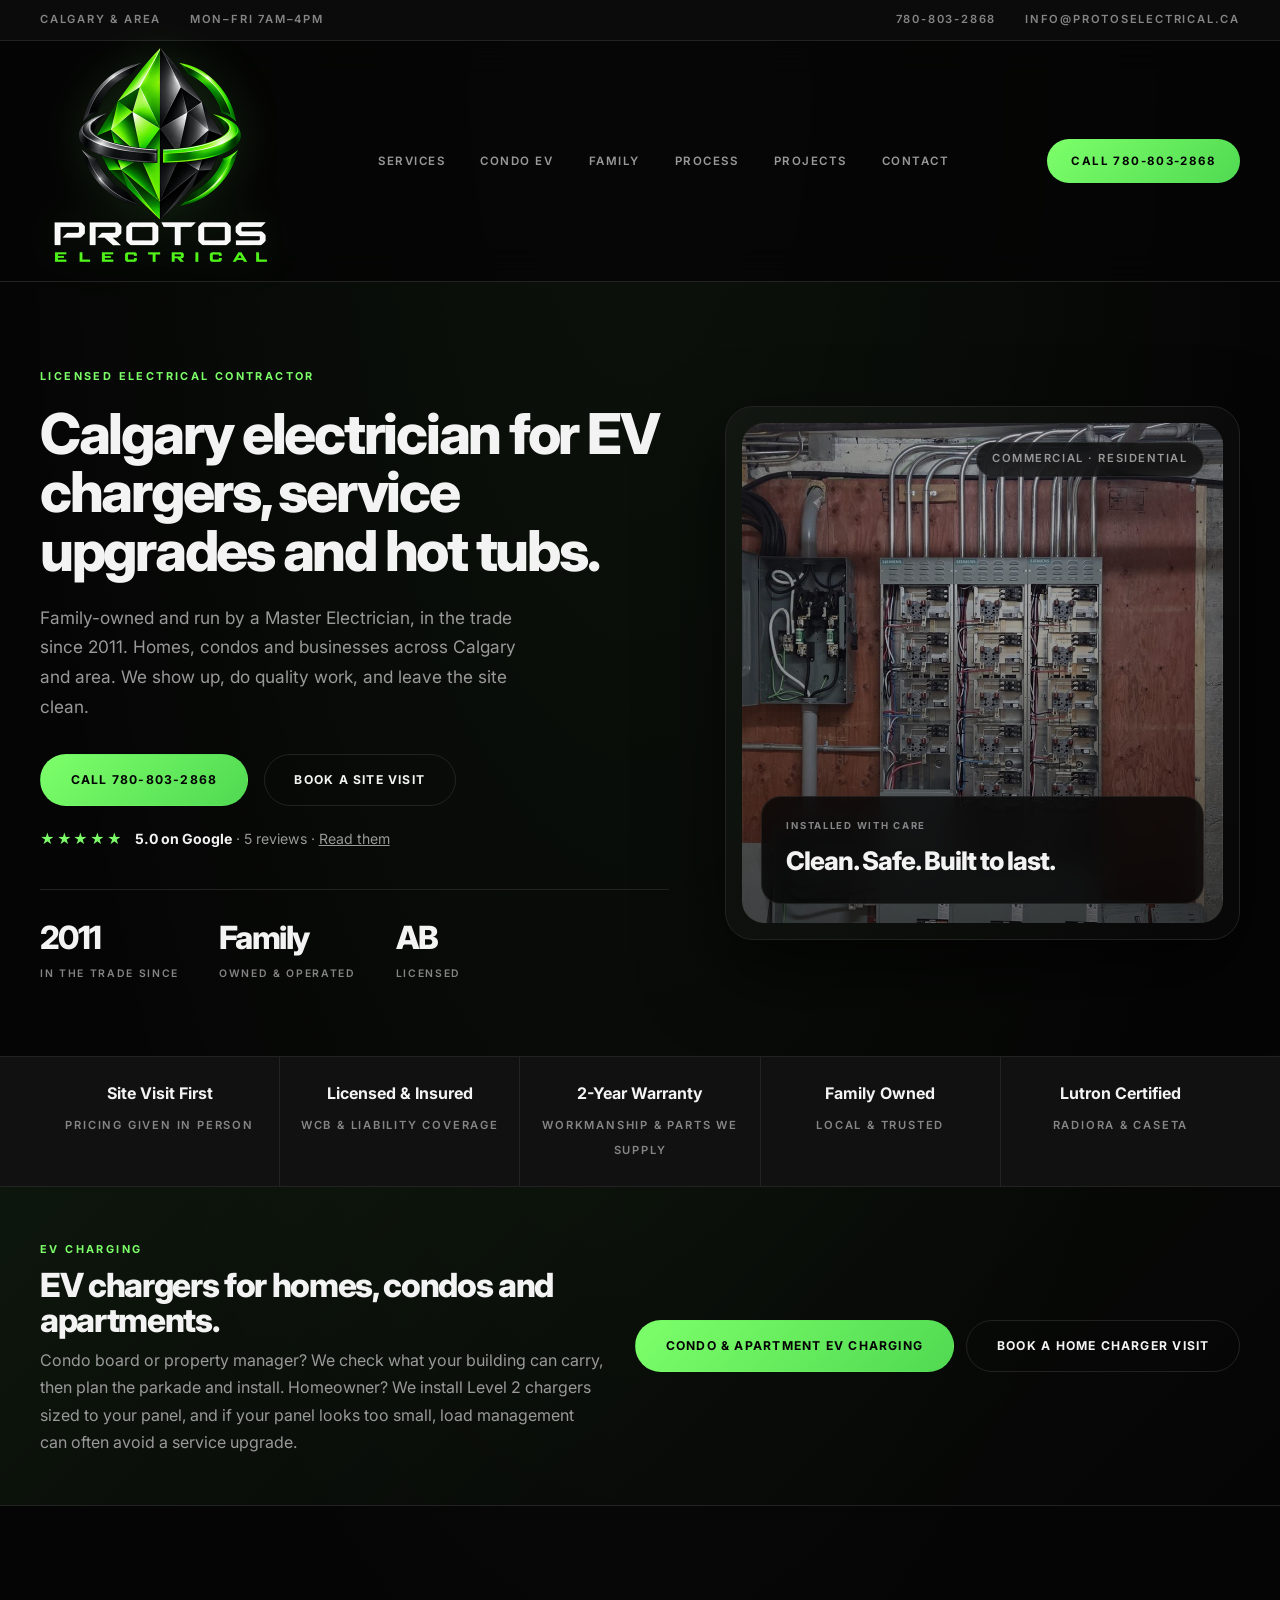
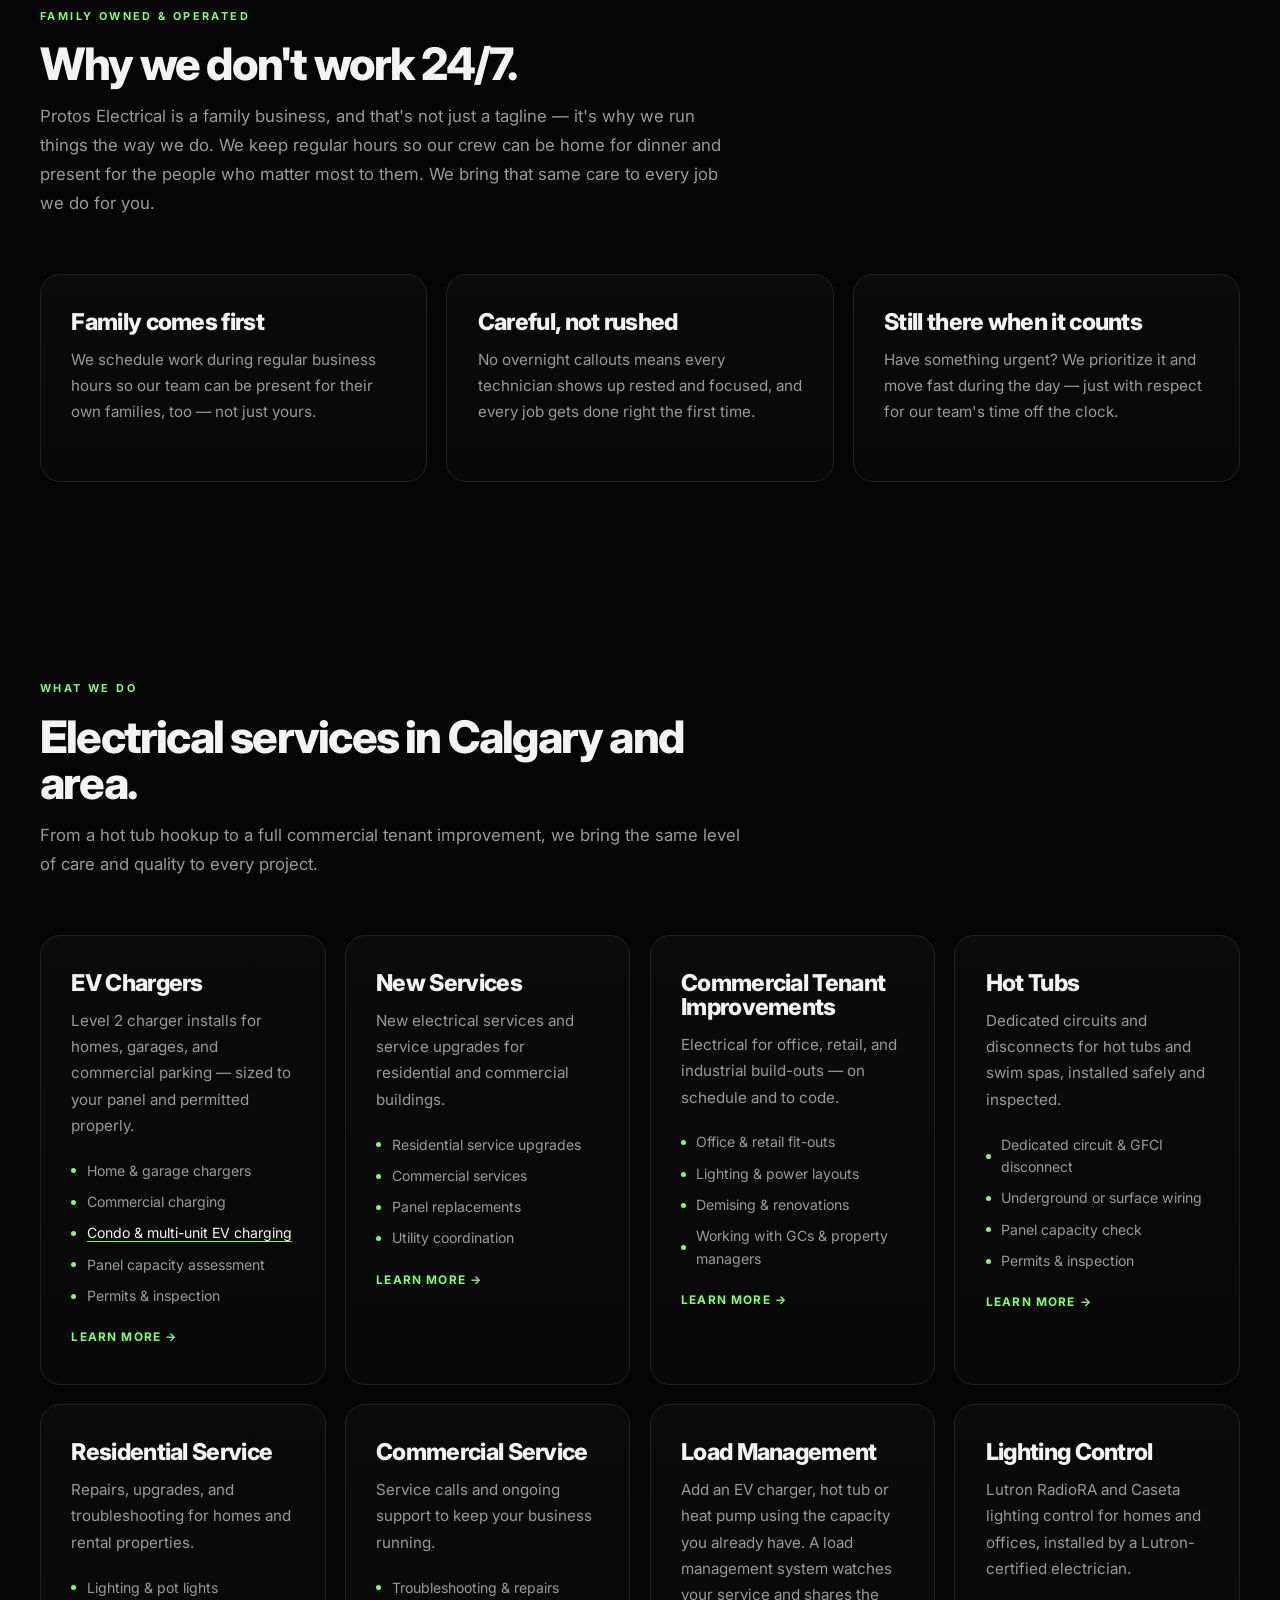
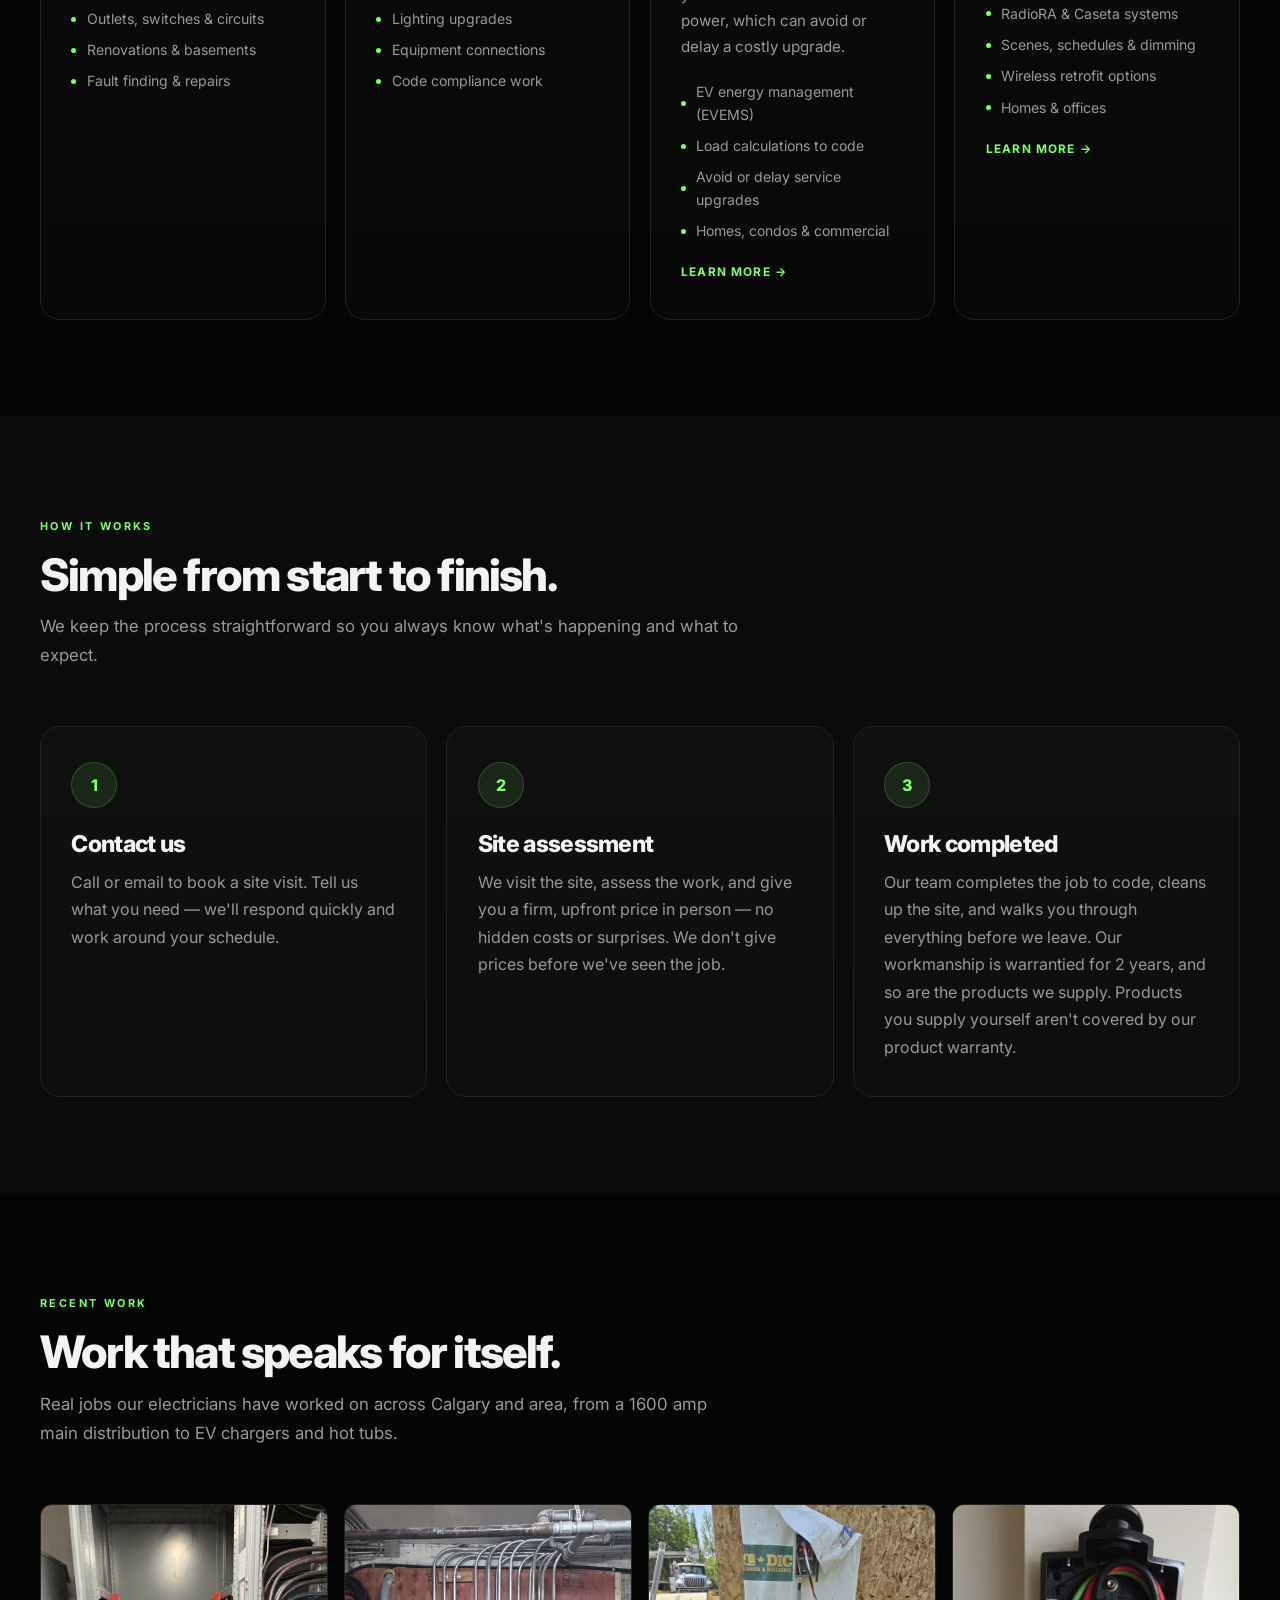
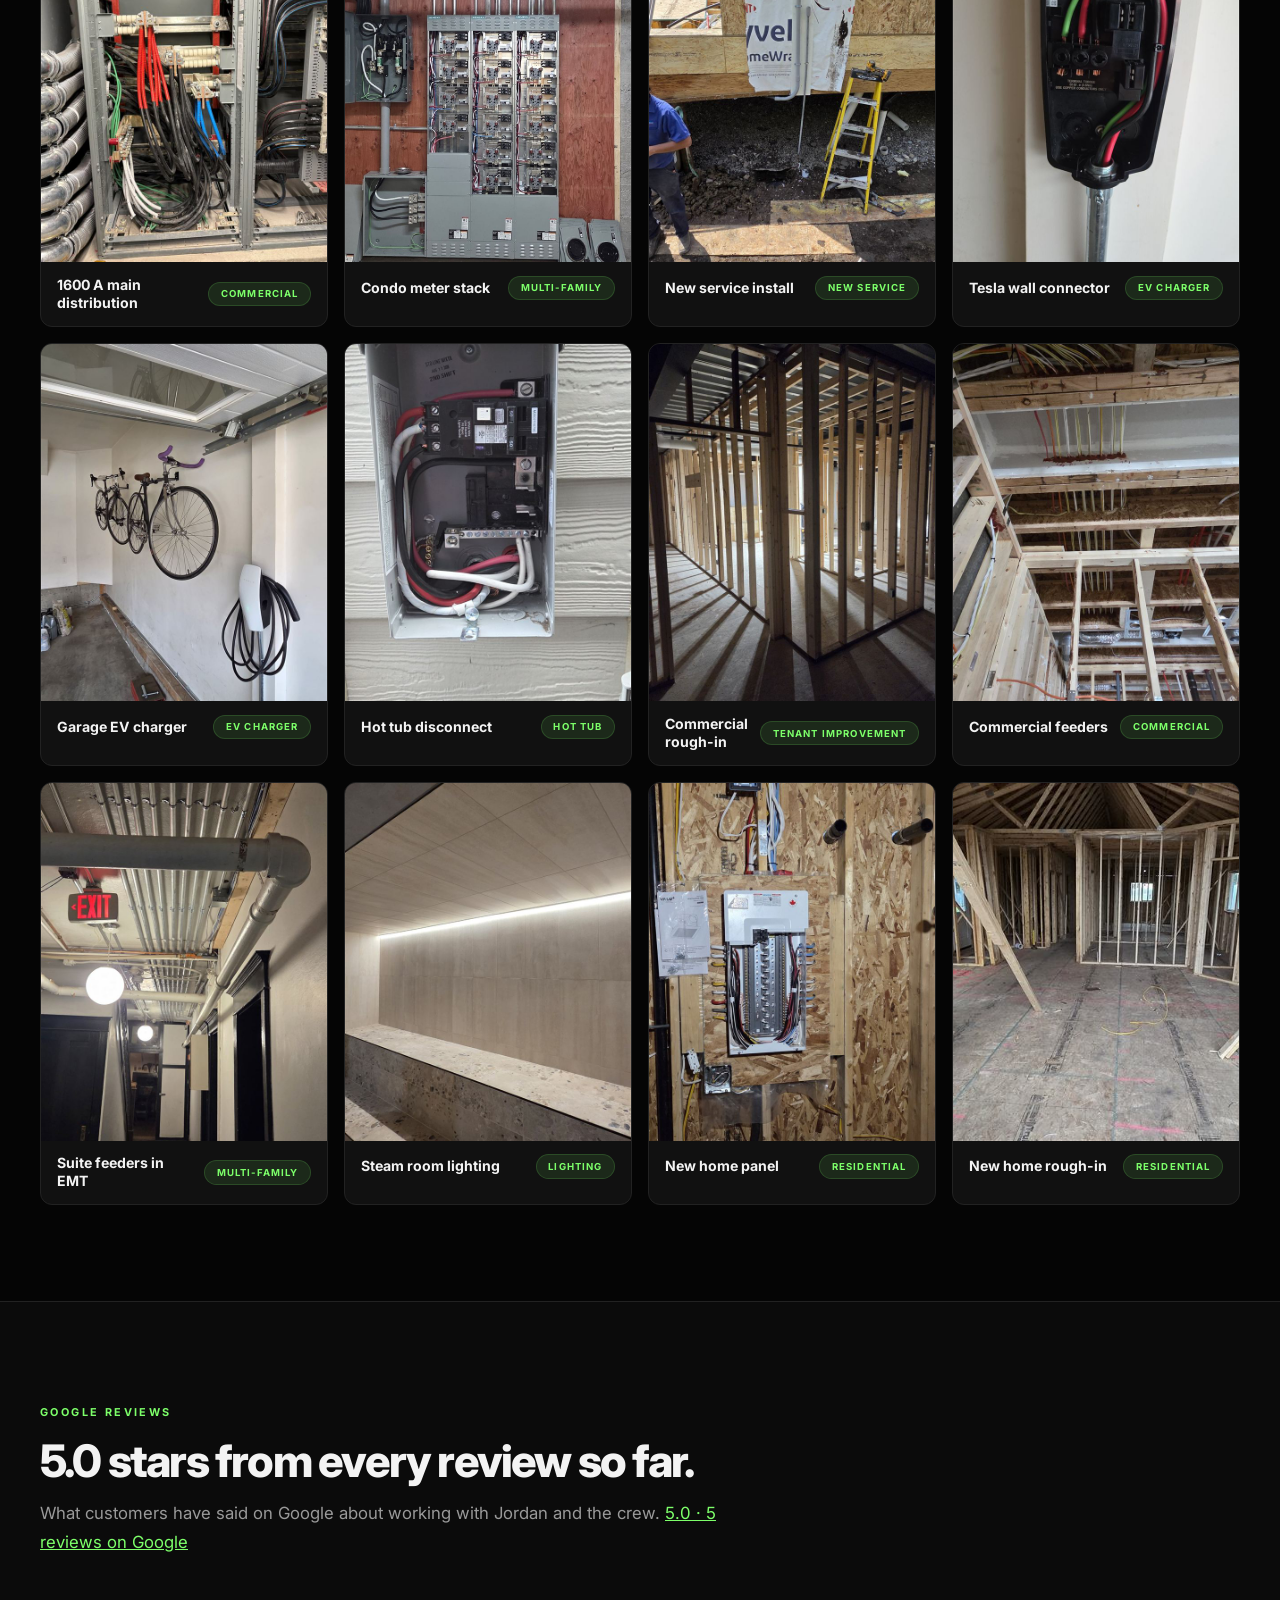
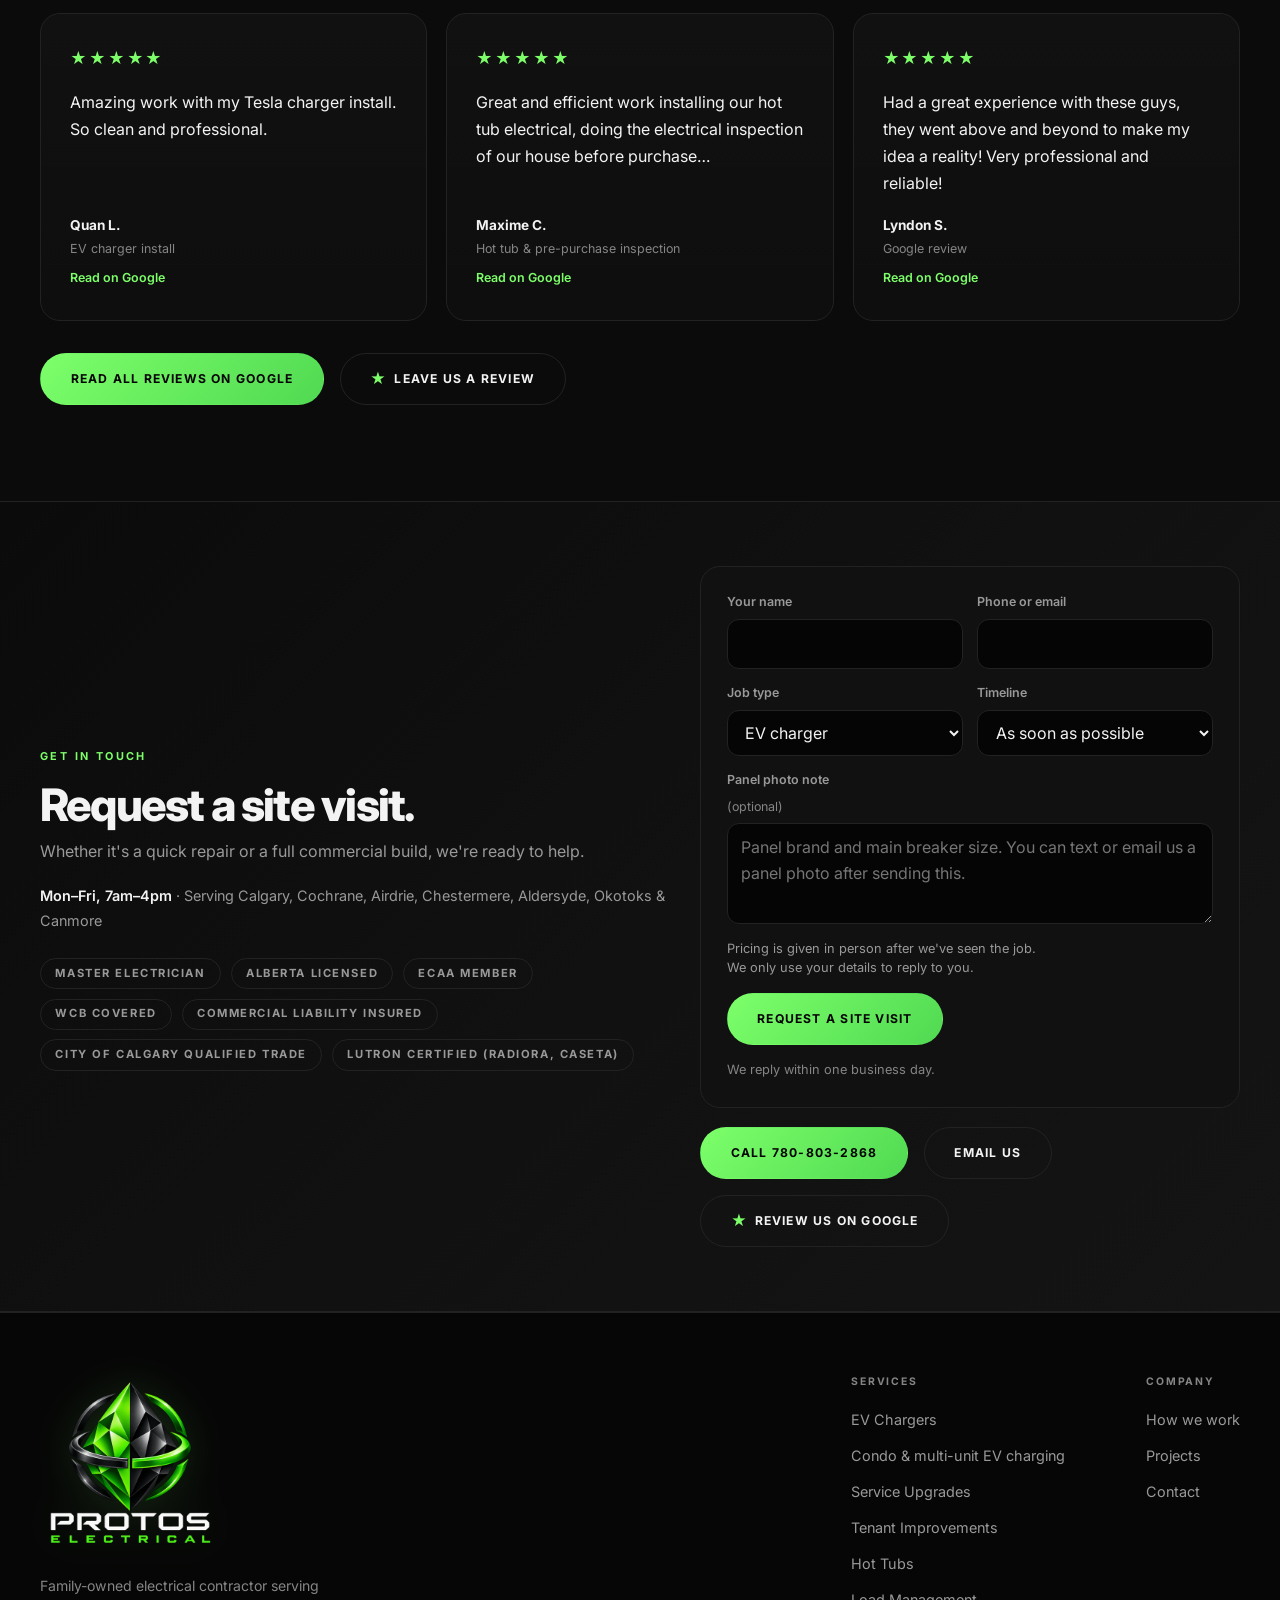
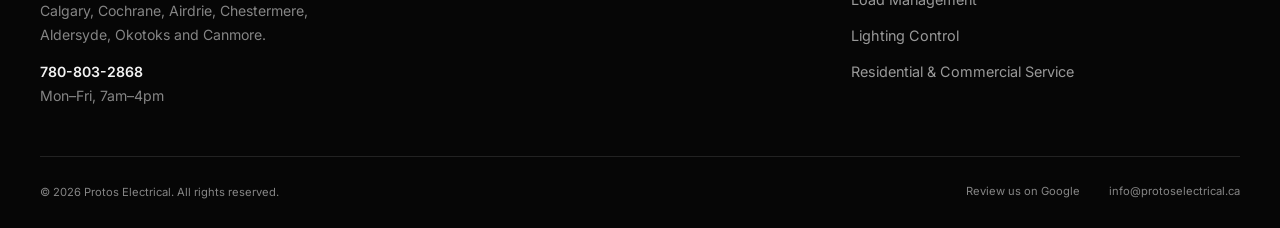
==== index.html @ 2e8db7ff "Remove emoji icons from homepage cards and EV section" ====
<!DOCTYPE html>
<html lang="en-CA">
  <head>
    <meta charset="UTF-8" />
    <meta name="viewport" content="width=device-width, initial-scale=1.0" />
    <title>Calgary Electrician &amp; EV Charger Installs | Protos Electrical</title>
    <meta name="description" content="Family-owned Calgary electrician: EV chargers, service upgrades, hot tubs and tenant improvements. Site visit first, then a firm price. Call 780-803-2868." />
    <meta name="robots" content="index, follow" />
    <meta name="theme-color" content="#050505" />
    <link rel="canonical" href="https://protoselectrical.ca/" />
    <link rel="icon" type="image/png" sizes="64x64" href="assets/favicon-64.png" />
    <link rel="apple-touch-icon" href="assets/apple-touch-icon.png" />

    <!-- Open Graph -->
    <meta property="og:type" content="website" />
    <meta property="og:url" content="https://protoselectrical.ca/" />
    <meta property="og:site_name" content="Protos Electrical" />
    <meta property="og:locale" content="en_CA" />
    <meta property="og:title" content="Protos Electrical | Calgary Electrician" />
    <meta property="og:description" content="EV chargers, service upgrades, hot tubs and tenant improvements across Calgary and area. Site visit first, then a firm price. Call 780-803-2868." />
    <meta property="og:image" content="https://protoselectrical.ca/assets/share-logo.png" />
    <meta property="og:image:width" content="1200" />
    <meta property="og:image:height" content="630" />
    <meta property="og:image:type" content="image/png" />
    <meta property="og:image:alt" content="Protos Electrical logo" />

    <!-- Twitter Card -->
    <meta name="twitter:card" content="summary_large_image" />
    <meta name="twitter:title" content="Protos Electrical | Calgary Electrician" />
    <meta name="twitter:description" content="EV chargers, service upgrades, hot tubs and tenant improvements across Calgary and area. Book a site visit." />
    <meta name="twitter:image" content="https://protoselectrical.ca/assets/share-logo.png" />
    <meta name="twitter:image:alt" content="Protos Electrical logo" />

    <!-- Google Fonts: Inter -->
    <link rel="preconnect" href="https://fonts.googleapis.com" />
    <link rel="preconnect" href="https://fonts.gstatic.com" crossorigin />
    <link href="https://fonts.googleapis.com/css2?family=Inter:wght@400;500;600;700;800&display=swap" rel="stylesheet" />

    <!-- Local Business Structured Data. After Google verifies the Business Profile, add its share URL to "sameAs". -->
    <script type="application/ld+json">
    {
      "@context": "https://schema.org",
      "@type": "Electrician",
      "@id": "https://protoselectrical.ca/#business",
      "name": "Protos Electrical",
      "legalName": "Protos Electrical Inc.",
      "url": "https://protoselectrical.ca/",
      "logo": "https://protoselectrical.ca/assets/protos-logo.png",
      "image": "https://protoselectrical.ca/assets/share-logo.png",
      "telephone": "+1-780-803-2868",
      "email": "info@protoselectrical.ca",
      "description": "Family-owned, Master Electrician-owned electrical contractor serving Calgary, Cochrane, Airdrie, Chestermere, Aldersyde, Okotoks and Canmore: EV chargers, new services and service upgrades, commercial tenant improvements, hot tub wiring, Lutron lighting control, and residential and commercial service. Site visit first, with pricing given in person; 2-year workmanship warranty.",
      "address": {
        "@type": "PostalAddress",
        "addressLocality": "Calgary",
        "addressRegion": "AB",
        "addressCountry": "CA"
      },
      "areaServed": [
        { "@type": "City", "name": "Calgary" },
        { "@type": "City", "name": "Cochrane" },
        { "@type": "City", "name": "Airdrie" },
        { "@type": "City", "name": "Chestermere" },
        { "@type": "Place", "name": "Aldersyde" },
        { "@type": "City", "name": "Okotoks" },
        { "@type": "City", "name": "Canmore" }
      ],
      "openingHoursSpecification": [{
        "@type": "OpeningHoursSpecification",
        "dayOfWeek": ["Monday","Tuesday","Wednesday","Thursday","Friday"],
        "opens": "07:00",
        "closes": "16:00"
      }],
      "memberOf": { "@type": "Organization", "name": "Electrical Contractors Association of Alberta" },
      "hasCredential": [
        {
          "@type": "EducationalOccupationalCredential",
          "name": "City of Calgary Qualified Trade",
          "recognizedBy": { "@type": "GovernmentOrganization", "name": "City of Calgary" }
        },
        {
          "@type": "EducationalOccupationalCredential",
          "name": "Lutron certified (RadioRA, Caseta)",
          "recognizedBy": { "@type": "Organization", "name": "Lutron Electronics" }
        }
      ],
      "hasOfferCatalog": {
        "@type": "OfferCatalog",
        "name": "Electrical services",
        "itemListElement": [
          { "@type": "Offer", "itemOffered": { "@type": "Service", "name": "EV charger installation", "description": "Home, garage, commercial and multi-unit Level 2 charging; panel capacity assessment; permits and inspection." } },
          { "@type": "Offer", "itemOffered": { "@type": "Service", "name": "New electrical services and service upgrades", "description": "Residential and commercial services, panel replacements, utility coordination." } },
          { "@type": "Offer", "itemOffered": { "@type": "Service", "name": "Commercial tenant improvements", "description": "Office, retail and industrial fit-outs; lighting and power layouts; work with GCs and property managers." } },
          { "@type": "Offer", "itemOffered": { "@type": "Service", "name": "Hot tub and swim spa wiring", "description": "Dedicated circuit, GFCI disconnect, underground or surface wiring, permits and inspection." } },
          { "@type": "Offer", "itemOffered": { "@type": "Service", "name": "Load management and EV energy management", "description": "Load calculations and load management systems (including EVEMS) that let homes, condos and businesses add EV chargers and other loads using existing service capacity, avoiding or delaying a service upgrade." } },
          { "@type": "Offer", "itemOffered": { "@type": "Service", "name": "Lighting control and home automation", "description": "Lutron RadioRA and Caseta lighting control for homes and offices." } },
          { "@type": "Offer", "itemOffered": { "@type": "Service", "name": "Residential electrical service" } },
          { "@type": "Offer", "itemOffered": { "@type": "Service", "name": "Commercial electrical service" } }
        ]
      }
    }
    </script>

    <style>
      /* ── Tokens ─────────────────────────────────────────── */
      :root {
        --bg:           #050505;
        --bg-2:         #0b0b0b;
        --panel:        #111111;
        --panel-strong: #171717;
        --line:         #222222;
        --text:         #f3f3f3;
        --muted:        #999999;
        --muted-2:      #858585;
        --accent:       #7dff6a;
        --accent-strong:#50d952;
        --accent-soft:  rgba(125,255,106,0.10);
        --shadow:       0 32px 80px rgba(0,0,0,0.6);
        --radius:       20px;
        --radius-sm:    12px;
        --transition:   0.22s ease;
      }

      /* ── Reset ──────────────────────────────────────────── */
      *, *::before, *::after { box-sizing: border-box; margin: 0; padding: 0; }
      html { scroll-behavior: smooth; font-size: 16px; }
      body {
        font-family: 'Inter', Arial, sans-serif;
        background:
          radial-gradient(ellipse 90% 40% at 50% 0%, rgba(125,255,106,0.06) 0%, transparent 55%),
          var(--bg);
        color: var(--text);
        line-height: 1.6;
        -webkit-font-smoothing: antialiased;
        overflow-x: hidden;
      }
      img  { display: block; max-width: 100%; height: auto; }
      :focus-visible { outline: 2px solid var(--accent); outline-offset: 3px; }
      a    { color: inherit; text-decoration: none; }
      ul   { list-style: none; }

      /* ── Typography ─────────────────────────────────────── */
      h1, h2, h3, h4 {
        line-height: 1.04;
        letter-spacing: -0.04em;
        font-weight: 800;
        color: var(--text);
      }
      h1 { font-size: clamp(2.8rem, 5.5vw, 5.5rem); }
      h2 { font-size: clamp(2.2rem, 3.5vw, 3.5rem); }
      h3 { font-size: 1.45rem; letter-spacing: -0.03em; }
      p  { color: var(--muted); line-height: 1.72; }

      /* ── Layout ─────────────────────────────────────────── */
      .container {
        width: min(1200px, calc(100% - 2rem));
        margin-inline: auto;
      }
      .section { padding: 6rem 0; }

      /* ── Eyebrow ─────────────────────────────────────────── */
      .eyebrow {
        display: inline-block;
        margin-bottom: 1rem;
        font-size: 0.68rem;
        font-weight: 700;
        letter-spacing: 0.22em;
        text-transform: uppercase;
        color: var(--accent);
      }

      /* ── Buttons ─────────────────────────────────────────── */
      .button {
        display: inline-flex;
        align-items: center;
        justify-content: center;
        gap: 0.5rem;
        min-height: 52px;
        padding: 0 1.85rem;
        border-radius: 999px;
        font-family: inherit;
        font-size: 0.76rem;
        font-weight: 700;
        letter-spacing: 0.1em;
        text-transform: uppercase;
        border: 1px solid transparent;
        cursor: pointer;
        transition: transform var(--transition), box-shadow var(--transition), background var(--transition), border-color var(--transition);
      }
      .button-primary {
        background: linear-gradient(135deg, var(--accent), var(--accent-strong));
        color: #040404;
      }
      .button-primary:hover,
      .button-primary:focus-visible {
        transform: translateY(-2px);
        box-shadow: 0 16px 40px rgba(125,255,106,0.28);
      }
      .button-secondary {
        background: transparent;
        border-color: var(--line);
        color: var(--text);
      }
      .button-secondary:hover,
      .button-secondary:focus-visible {
        transform: translateY(-2px);
        border-color: rgba(255,255,255,0.22);
      }

      /* ── Topbar ─────────────────────────────────────────── */
      .topbar {
        background: var(--bg-2);
        border-bottom: 1px solid var(--line);
      }
      .topbar-inner {
        display: flex;
        align-items: center;
        justify-content: space-between;
        gap: 1rem;
        min-height: 40px;
        padding-block: 0.4rem;
        font-size: 0.7rem;
        font-weight: 600;
        letter-spacing: 0.16em;
        text-transform: uppercase;
        color: var(--muted-2);
        flex-wrap: wrap;
      }
      .topbar-meta { display: flex; align-items: center; gap: 1.8rem; flex-wrap: wrap; }
      .topbar a { transition: color var(--transition); }
      .topbar a:hover { color: var(--text); }

      /* ── Header ─────────────────────────────────────────── */
      .site-header {
        position: sticky;
        top: 0;
        z-index: 120;
        background: rgba(5,5,5,0.88);
        border-bottom: 1px solid var(--line);
        backdrop-filter: blur(18px);
        -webkit-backdrop-filter: blur(18px);
      }
      .header-inner {
        display: flex;
        align-items: center;
        justify-content: space-between;
        gap: 1.5rem;
        min-height: 80px;
      }
      .brand { display: inline-flex; align-items: center; flex-shrink: 0; }
      .brand-mark {
        width: min(240px, 50vw);
        height: auto;
        filter: drop-shadow(0 0 22px rgba(125,255,106,0.14));
      }
      .main-nav {
        display: flex;
        align-items: center;
        gap: 2.2rem;
        font-size: 0.72rem;
        font-weight: 600;
        letter-spacing: 0.13em;
        text-transform: uppercase;
        color: var(--muted);
      }
      .main-nav a { transition: color var(--transition); }
      .main-nav a:hover,
      .main-nav a:focus-visible { color: var(--text); }

      .nav-cta {
        display: inline-flex;
        align-items: center;
        justify-content: center;
        min-height: 44px;
        padding: 0 1.5rem;
        border-radius: 999px;
        font-size: 0.72rem;
        font-weight: 700;
        letter-spacing: 0.12em;
        text-transform: uppercase;
        background: linear-gradient(135deg, var(--accent), var(--accent-strong));
        color: #040404;
        flex-shrink: 0;
        transition: transform var(--transition), box-shadow var(--transition);
      }
      .nav-cta:hover,
      .nav-cta:focus-visible {
        transform: translateY(-1px);
        box-shadow: 0 8px 28px rgba(125,255,106,0.22);
      }

      /* Hamburger */
      .nav-toggle {
        display: none;
        flex-direction: column;
        justify-content: center;
        gap: 5px;
        width: 42px;
        height: 42px;
        background: transparent;
        border: 1px solid var(--line);
        border-radius: var(--radius-sm);
        cursor: pointer;
        padding: 0 10px;
        flex-shrink: 0;
        z-index: 110;
        position: relative;
      }
      .nav-toggle span {
        display: block;
        height: 1.5px;
        background: var(--text);
        border-radius: 2px;
        transition: transform 0.3s ease, opacity 0.3s ease;
      }
      .nav-toggle.open span:nth-child(1) { transform: translateY(6.5px) rotate(45deg); }
      .nav-toggle.open span:nth-child(2) { opacity: 0; transform: scaleX(0); }
      .nav-toggle.open span:nth-child(3) { transform: translateY(-6.5px) rotate(-45deg); }

      /* Mobile Nav Overlay */
      .mobile-nav {
        position: fixed;
        inset: 0;
        z-index: 100;
        background: rgba(3,3,3,0.97);
        display: flex;
        flex-direction: column;
        align-items: center;
        justify-content: center;
        gap: 2.2rem;
        opacity: 0;
        visibility: hidden;
        pointer-events: none;
        transition: opacity 0.3s ease, visibility 0s linear 0.3s;
      }
      .mobile-nav.open {
        opacity: 1;
        visibility: visible;
        pointer-events: all;
        transition: opacity 0.3s ease;
      }
      .mobile-nav a {
        font-size: 2rem;
        font-weight: 700;
        letter-spacing: -0.03em;
        color: var(--muted);
        transition: color var(--transition);
      }
      .mobile-nav a:hover { color: var(--text); }
      .mobile-nav .mobile-cta { margin-top: 1rem; font-size: 0.78rem; }

      /* ── Hero ───────────────────────────────────────────── */
      .hero {
        padding: 5rem 0 4.5rem;
        position: relative;
        overflow: hidden;
      }
      .hero-grid {
        display: grid;
        grid-template-columns: 1.1fr 0.9fr;
        gap: 3.5rem;
        align-items: center;
        position: relative;
      }
      .hero-left .eyebrow { margin-bottom: 1.2rem; }
      .hero-left h1  { max-width: 620px; margin-bottom: 1.4rem; font-size: clamp(2.3rem, 4.4vw, 4.1rem); }
      .hero-left > p { font-size: 1.08rem; max-width: 480px; margin-bottom: 2rem; }
      .hero-actions  { display: flex; gap: 1rem; flex-wrap: wrap; margin-bottom: 3rem; }

      .stats {
        display: flex;
        gap: 2.5rem;
        flex-wrap: wrap;
        padding-top: 2rem;
        border-top: 1px solid var(--line);
      }
      .stat strong {
        display: block;
        font-size: clamp(1.8rem, 2.5vw, 2.4rem);
        font-weight: 800;
        letter-spacing: -0.05em;
        color: var(--text);
        line-height: 1;
        margin-bottom: 0.3rem;
      }
      .stat span {
        font-size: 0.65rem;
        font-weight: 600;
        letter-spacing: 0.16em;
        text-transform: uppercase;
        color: var(--muted-2);
      }

      /* Hero visual */
      .visual-card {
        background: linear-gradient(135deg, rgba(255,255,255,0.03), rgba(255,255,255,0.01));
        border: 1px solid var(--line);
        border-radius: 28px;
        padding: 1rem;
        box-shadow: var(--shadow);
      }
      .visual-panel {
        position: relative;
        min-height: 500px;
        border-radius: 22px;
        overflow: hidden;
        background-image:
          linear-gradient(160deg, rgba(0,0,0,0.18) 0%, rgba(0,0,0,0.62) 100%),
          url('assets/projects/meter-stack-condo.jpg');
        background-size: cover;
        background-position: center;
        background-color: #0a150a;
      }
      .visual-tag {
        position: absolute;
        right: 1.2rem;
        top: 1.2rem;
        background: rgba(8,8,8,0.72);
        backdrop-filter: blur(8px);
        border: 1px solid rgba(255,255,255,0.10);
        color: var(--muted);
        border-radius: 999px;
        padding: 0.45rem 0.95rem;
        font-size: 0.7rem;
        font-weight: 600;
        letter-spacing: 0.14em;
        text-transform: uppercase;
      }
      .visual-box {
        position: absolute;
        left: 1.2rem;
        right: 1.2rem;
        bottom: 1.2rem;
        background: rgba(5,5,5,0.78);
        backdrop-filter: blur(14px);
        border: 1px solid rgba(255,255,255,0.08);
        border-radius: var(--radius);
        padding: 1.3rem 1.5rem;
      }
      .visual-box span {
        display: block;
        color: var(--muted-2);
        font-size: 0.6rem;
        font-weight: 700;
        letter-spacing: 0.18em;
        text-transform: uppercase;
        margin-bottom: 0.5rem;
      }
      .visual-box strong {
        display: block;
        font-size: clamp(1.4rem, 2vw, 1.9rem);
        letter-spacing: -0.04em;
        font-weight: 800;
      }

      /* ── Trust Strip ─────────────────────────────────────── */
      .trust-strip {
        border-top: 1px solid var(--line);
        border-bottom: 1px solid var(--line);
        background: var(--panel);
      }
      .trust-grid {
        display: grid;
        grid-template-columns: repeat(5, minmax(0,1fr));
        gap: 1px;
        background: var(--line);
      }
      .trust-item {
        background: var(--panel);
        padding: 1.5rem 1.2rem;
        text-align: center;
        transition: background var(--transition);
      }
      .trust-item:hover { background: var(--panel-strong); }
      .trust-item strong {
        display: block;
        font-size: 1rem;
        font-weight: 700;
        color: var(--text);
        margin-bottom: 0.25rem;
      }
      .trust-item span {
        color: var(--muted-2);
        font-size: 0.7rem;
        font-weight: 600;
        letter-spacing: 0.16em;
        text-transform: uppercase;
      }

      /* ── EV callout ──────────────────────────────────────── */
      .ev-callout {
        border-bottom: 1px solid var(--line);
        background: linear-gradient(135deg, rgba(125,255,106,0.07), rgba(125,255,106,0.02) 55%, transparent);
      }
      .ev-callout-inner {
        display: flex;
        align-items: center;
        gap: 2rem;
        padding: 3rem 0;
        flex-wrap: wrap;
      }
      .ev-callout-text { flex: 1 1 380px; }
      .ev-callout-text .eyebrow { margin-bottom: 0.6rem; }
      .ev-callout-text h2 { font-size: clamp(1.7rem, 2.6vw, 2.4rem); margin-bottom: 0.6rem; }
      .ev-callout-text p  { max-width: 620px; }
      .ev-callout-actions { display: flex; gap: 0.8rem; flex-wrap: wrap; }

      /* ── Section header ──────────────────────────────────── */
      .section-header { max-width: 700px; margin-bottom: 3.5rem; }
      .section-header h2 { margin-bottom: 0.9rem; }
      .section-header p  { font-size: 1.05rem; }

      /* ── Services ────────────────────────────────────────── */
      .services-grid {
        display: grid;
        grid-template-columns: repeat(3, minmax(0,1fr));
        gap: 1.2rem;
      }
      .services-grid-4 { grid-template-columns: repeat(4, minmax(0,1fr)); }
      .service-card {
        background: linear-gradient(180deg, rgba(255,255,255,0.025), rgba(255,255,255,0.01));
        border: 1px solid var(--line);
        border-radius: var(--radius);
        padding: 2.2rem 1.9rem;
        transition: transform var(--transition), border-color var(--transition), box-shadow var(--transition);
      }
      .service-card:hover {
        transform: translateY(-5px);
        border-color: rgba(125,255,106,0.22);
        box-shadow: 0 20px 60px rgba(0,0,0,0.45);
      }
      .service-card h3     { margin-bottom: 0.8rem; }
      .service-card p      { margin-bottom: 1.3rem; font-size: 0.95rem; }
      .service-card ul     { display: flex; flex-direction: column; gap: 0.55rem; }
      .service-card li {
        display: flex;
        align-items: center;
        gap: 0.65rem;
        font-size: 0.88rem;
        color: var(--muted);
      }
      .service-link {
        color: var(--text);
        text-decoration: underline;
        text-decoration-color: var(--accent);
        text-underline-offset: 3px;
      }
      .service-link:hover { color: var(--accent); }
      .service-card li::before {
        content: '';
        display: inline-block;
        width: 5px;
        height: 5px;
        border-radius: 50%;
        background: var(--accent);
        flex-shrink: 0;
      }

      /* ── Process ─────────────────────────────────────────── */
      .process-section { background: var(--bg-2); }
      .process-grid {
        display: grid;
        grid-template-columns: repeat(3, minmax(0,1fr));
        gap: 1.2rem;
      }
      .process-card {
        background: linear-gradient(180deg, rgba(255,255,255,0.02), rgba(255,255,255,0.01));
        border: 1px solid var(--line);
        border-radius: var(--radius);
        padding: 2.2rem 1.9rem;
      }
      .process-step {
        width: 46px;
        height: 46px;
        display: grid;
        place-items: center;
        border-radius: 50%;
        background: var(--accent-soft);
        border: 1px solid rgba(125,255,106,0.2);
        color: var(--accent);
        font-weight: 800;
        font-size: 1rem;
        margin-bottom: 1.5rem;
      }
      .process-card h3 { margin-bottom: 0.75rem; }

      /* ── Projects ────────────────────────────────────────── */
      .gallery-grid {
        display: grid;
        grid-template-columns: repeat(4, minmax(0,1fr));
        gap: 1rem;
      }
      .gallery-item {
        border: 1px solid var(--line);
        border-radius: var(--radius-sm);
        overflow: hidden;
        background: var(--panel);
        transition: transform var(--transition), box-shadow var(--transition), border-color var(--transition);
      }
      .gallery-item:hover {
        transform: translateY(-4px);
        border-color: rgba(125,255,106,0.22);
        box-shadow: 0 24px 64px rgba(0,0,0,0.55);
      }
      .gallery-item img {
        width: 100%;
        aspect-ratio: 4 / 5;
        object-fit: cover;
      }
      .gallery-item figcaption {
        display: flex;
        align-items: center;
        justify-content: space-between;
        gap: 0.6rem;
        padding: 0.85rem 1rem;
      }
      .gallery-item figcaption strong {
        font-size: 0.88rem;
        font-weight: 700;
        color: var(--text);
        line-height: 1.3;
      }
      .gallery-item .tag { flex-shrink: 0; }
      .tag {
        display: inline-block;
        padding: 0.22rem 0.72rem;
        background: var(--accent-soft);
        border: 1px solid rgba(125,255,106,0.16);
        border-radius: 999px;
        font-size: 0.6rem;
        font-weight: 700;
        letter-spacing: 0.12em;
        text-transform: uppercase;
        color: var(--accent);
      }

      /* ── Reviews ─────────────────────────────────────────── */
      .rating-stars { color: var(--accent); letter-spacing: 0.12em; }
      .rating-line {
        display: flex;
        width: fit-content;
        align-items: center;
        gap: 0.7rem;
        margin: -1.6rem 0 2.4rem;
        font-size: 0.88rem;
        color: var(--muted);
      }
      .rating-line strong { color: var(--text); font-weight: 700; }
      .rating-line:hover strong { color: var(--accent); }
      .reviews-section { background: var(--bg-2); border-top: 1px solid var(--line); }
      .reviews-grid {
        display: grid;
        grid-template-columns: repeat(3, minmax(0,1fr));
        gap: 1.2rem;
      }
      .review-card {
        background: linear-gradient(180deg, rgba(255,255,255,0.025), rgba(255,255,255,0.01));
        border: 1px solid var(--line);
        border-radius: var(--radius);
        padding: 2rem 1.8rem;
        display: flex;
        flex-direction: column;
        gap: 1.1rem;
      }
      .review-card blockquote { flex: 1; font-size: 1rem; line-height: 1.7; color: var(--text); }
      .review-card figcaption { display: flex; flex-direction: column; gap: 0.15rem; font-size: 0.85rem; }
      .review-card figcaption strong { color: var(--text); }
      .review-card figcaption span { color: var(--muted-2); font-size: 0.78rem; }
      .reviews-actions { margin-top: 2rem; display: flex; gap: 1rem; flex-wrap: wrap; }
      .review-card { position: relative; transition: border-color 0.2s; }
      .review-card:hover { border-color: var(--accent); }
      .review-link { align-self: flex-start; margin-top: 0.4rem; font-size: 0.78rem; font-weight: 600; color: var(--accent); }
      .review-link::after { content: ""; position: absolute; inset: 0; border-radius: inherit; }
      .review-link:focus-visible { outline: 2px solid var(--accent); outline-offset: 3px; }
      .text-link { color: var(--accent); text-decoration: underline; }

      /* ── Contact ─────────────────────────────────────────── */
      .contact-band {
        background: linear-gradient(135deg, #0b0b0b, #111111 52%, #141414);
        border-top: 1px solid var(--line);
        border-bottom: 1px solid var(--line);
      }
      .contact-inner {
        display: flex;
        justify-content: space-between;
        align-items: center;
        gap: 2rem;
        padding: 4rem 0;
        flex-wrap: wrap;
      }
      .contact-inner h2  { margin-bottom: 0.6rem; max-width: 580px; }
      .contact-inner > p { font-size: 1.05rem; max-width: 500px; }
      .contact-actions   { display: flex; gap: 1rem; flex-wrap: wrap; flex-shrink: 0; max-width: 100%; }
      .contact-inner > div:first-child { flex: 1 1 360px; }
      .contact-side      { flex: 0 1 540px; max-width: 100%; display: flex; flex-direction: column; gap: 1.2rem; }
      .contact-form {
        display: flex;
        flex-direction: column;
        gap: 0.9rem;
        background: var(--panel);
        border: 1px solid var(--line);
        border-radius: var(--radius);
        padding: 1.6rem;
      }
      .form-row { display: grid; grid-template-columns: 1fr 1fr; gap: 0.9rem; }
      .contact-form label {
        display: flex;
        flex-direction: column;
        gap: 0.4rem;
        font-size: 0.78rem;
        font-weight: 600;
        color: var(--muted);
      }
      .contact-form .optional { font-weight: 400; color: var(--muted-2); }
      .contact-form input,
      .contact-form select,
      .contact-form textarea {
        font: inherit;
        font-size: 1rem;
        font-weight: 400;
        color: var(--text);
        background: var(--bg);
        border: 1px solid var(--line);
        border-radius: var(--radius-sm);
        padding: 0.7rem 0.85rem;
        width: 100%;
      }
      .contact-form textarea { resize: vertical; }
      .contact-form input:focus,
      .contact-form select:focus,
      .contact-form textarea:focus { outline: none; border-color: var(--accent); }
      .contact-form .button { align-self: flex-start; }
      .form-msg { font-size: 0.8rem; color: var(--muted-2); }
      .form-note { font-size: 0.8rem; line-height: 1.55; color: var(--muted); margin: 0; }
      .form-msg.ok { color: var(--accent); }
      .form-msg.warn { color: #e7d76b; }
      .contact-form .button[disabled] { opacity: 0.6; cursor: wait; }
      .hp-field { position: absolute; left: -9999px; width: 1px; height: 1px; overflow: hidden; }
      .card-link {
        display: inline-block;
        margin-top: 1.3rem;
        font-size: 0.74rem;
        font-weight: 700;
        letter-spacing: 0.1em;
        text-transform: uppercase;
        color: var(--accent);
      }
      .card-link:hover span { margin-left: 0.2rem; }
      .review-button span { color: var(--accent); font-size: 0.95rem; letter-spacing: 0; }
      .certifications { display: flex; flex-wrap: wrap; gap: 0.6rem; margin-top: 1.5rem; }
      .cert-badge {
        display: inline-block;
        padding: 0.35rem 0.9rem;
        border: 1px solid var(--line);
        border-radius: 999px;
        font-size: 0.7rem;
        font-weight: 700;
        letter-spacing: 0.14em;
        text-transform: uppercase;
        color: var(--muted);
      }

      /* ── Footer ─────────────────────────────────────────── */
      .site-footer { background: #060606; border-top: 1px solid var(--line); }
      .footer-top {
        padding: 4rem 0 3rem;
        display: grid;
        grid-template-columns: 1fr auto;
        gap: 3rem;
        align-items: start;
        border-bottom: 1px solid var(--line);
      }
      .footer-brand .brand-mark { width: min(190px, 44vw); margin-bottom: 1.1rem; }
      .footer-brand p { font-size: 0.88rem; max-width: 300px; color: var(--muted-2); }
      .footer-brand p + p { margin-top: 0.8rem; }
      .footer-brand a { color: var(--text); font-weight: 600; }
      .footer-links-group { display: flex; gap: 4.5rem; }
      .footer-col h4 {
        font-size: 0.65rem;
        font-weight: 700;
        letter-spacing: 0.18em;
        text-transform: uppercase;
        color: var(--muted-2);
        margin-bottom: 1.2rem;
      }
      .footer-col ul { display: flex; flex-direction: column; gap: 0.65rem; }
      .footer-col a { font-size: 0.9rem; color: var(--muted); transition: color var(--transition); }
      .footer-col a:hover { color: var(--text); }
      .footer-bottom {
        padding: 1.6rem 0;
        display: flex;
        justify-content: space-between;
        align-items: center;
        gap: 1rem;
        flex-wrap: wrap;
      }
      .footer-bottom p { font-size: 0.7rem; color: var(--muted-2); }
      .footer-bottom-links { display: flex; gap: 1.8rem; }
      .footer-bottom-links a {
        font-size: 0.7rem;
        color: var(--muted-2);
        transition: color var(--transition);
      }
      .footer-bottom-links a:hover { color: var(--muted); }

      .hours-line {
        margin-top: 1.2rem;
        font-size: 0.9rem;
        color: var(--muted);
      }
      .hours-line strong { color: var(--text); font-weight: 600; }

      /* ── Mobile call bar ─────────────────────────────────── */
      .call-bar {
        display: none;
        position: fixed;
        left: 0;
        right: 0;
        bottom: 0;
        z-index: 95;
        gap: 0.6rem;
        padding: 0.7rem 1rem calc(0.7rem + env(safe-area-inset-bottom));
        background: rgba(5,5,5,0.94);
        border-top: 1px solid var(--line);
        backdrop-filter: blur(14px);
        -webkit-backdrop-filter: blur(14px);
      }
      .call-bar .button { flex: 1; min-height: 48px; padding: 0 1rem; }

      /* ── Scroll Reveal ───────────────────────────────────── */
      .reveal {
        opacity: 0;
        transform: translateY(28px);
        transition: opacity 0.65s ease, transform 0.65s ease;
      }
      .reveal.visible { opacity: 1; transform: translateY(0); }
      .reveal-d1 { transition-delay: 0.10s; }
      .reveal-d2 { transition-delay: 0.20s; }
      .reveal-d3 { transition-delay: 0.30s; }
      .reveal-d4 { transition-delay: 0.40s; }

      /* ── Responsive ─────────────────────────────────────── */
      @media (max-width: 1180px) {
        .services-grid-4 { grid-template-columns: repeat(2, minmax(0,1fr)); }
        .main-nav   { display: none; }
        .nav-toggle { display: flex; }
        .nav-cta    { margin-left: auto; }
      }

      @media (max-width: 1060px) {
        .gallery-grid { grid-template-columns: repeat(3, minmax(0,1fr)); }
        .footer-top   { grid-template-columns: 1fr; }
      }

      @media (max-width: 900px) {
        .hero-grid,
        .services-grid,
        .process-grid,
        .reviews-grid { grid-template-columns: 1fr; }
        .trust-grid         { grid-template-columns: repeat(2, minmax(0,1fr)); }
        .trust-item:last-child { grid-column: 1 / -1; }
        .stats              { gap: 2rem; }
        .footer-links-group { flex-direction: column; gap: 2.2rem; }
      }

      @media (max-width: 760px) {
        .main-nav, .nav-cta { display: none; }
        .nav-toggle { display: flex; }
        .gallery-grid { grid-template-columns: repeat(2, minmax(0,1fr)); gap: 0.7rem; }
        .gallery-item figcaption { flex-direction: column; align-items: flex-start; padding: 0.7rem 0.8rem; }
        .section    { padding: 4rem 0; }
        .hero       { padding: 3rem 0 3.5rem; }
        .form-row   { grid-template-columns: 1fr; }
        .footer-top { padding: 2.8rem 0 2.2rem; }
        .call-bar   { display: flex; }
        body        { padding-bottom: 76px; }
      }

      @media (max-width: 480px) {
        .trust-grid     { grid-template-columns: 1fr 1fr; }
        .footer-bottom  { flex-direction: column; align-items: flex-start; }
        .contact-form   { padding: 1.3rem 1.1rem; }
      }
    </style>
  </head>
  <body>

    <!-- Topbar -->
    <div class="topbar">
      <div class="container topbar-inner">
        <div class="topbar-meta">
          <span>Calgary &amp; area</span>
          <span>Mon–Fri 7am–4pm</span>
        </div>
        <div class="topbar-meta">
          <a href="tel:+17808032868">780-803-2868</a>
          <a href="mailto:info@protoselectrical.ca">info@protoselectrical.ca</a>
        </div>
      </div>
    </div>

    <!-- Header -->
    <header class="site-header">
      <div class="container header-inner">
        <a href="#top" class="brand" aria-label="Protos Electrical — home">
          <img class="brand-mark" src="assets/protos-logo.png" alt="Protos Electrical" />
        </a>

        <nav class="main-nav" aria-label="Primary navigation">
          <a href="#services">Services</a>
          <a href="/condo-ev-charging">Condo EV</a>
          <a href="#family">Family</a>
          <a href="#process">Process</a>
          <a href="#projects">Projects</a>
          <a href="#contact">Contact</a>
        </nav>

        <a class="nav-cta" href="tel:+17808032868">Call 780-803-2868</a>

        <button
          class="nav-toggle"
          id="nav-toggle"
          aria-label="Open navigation"
          aria-expanded="false"
          aria-controls="mobile-nav"
        >
          <span></span>
          <span></span>
          <span></span>
        </button>
      </div>
    </header>

    <!-- Mobile Nav Overlay -->
    <div class="mobile-nav" id="mobile-nav" aria-hidden="true" role="dialog" aria-label="Mobile navigation">
      <a href="#services">Services</a>
      <a href="/condo-ev-charging">Condo EV</a>
      <a href="#family">Family</a>
      <a href="#process">Process</a>
      <a href="#projects">Projects</a>
      <a href="#contact">Contact</a>
      <a class="button button-primary mobile-cta" href="tel:+17808032868">Call 780-803-2868</a>
    </div>

    <main id="top">

      <!-- Hero -->
      <section class="hero">
        <div class="container hero-grid">
          <div class="hero-left">
            <span class="eyebrow">Licensed Electrical Contractor</span>
            <h1>Calgary electrician for EV chargers, service upgrades and hot tubs.</h1>
            <p>
              Family-owned and run by a Master Electrician, in the trade since 2011. Homes, condos and
              businesses across Calgary and area. We show up, do quality work, and leave the site clean.
            </p>
            <div class="hero-actions">
              <a class="button button-primary" href="tel:+17808032868">Call 780-803-2868</a>
              <a class="button button-secondary" href="#contact">Book a site visit</a>
            </div>
            <a class="rating-line" href="https://www.google.com/maps?cid=18434212954916186301" target="_blank" rel="noopener">
              <span class="rating-stars" aria-hidden="true">★★★★★</span>
              <span><strong>5.0 on Google</strong> · 5 reviews · <u>Read them</u></span>
            </a>
            <div class="stats" aria-label="Business highlights">
              <div class="stat">
                <strong>2011</strong>
                <span>In the trade since</span>
              </div>
              <div class="stat">
                <strong>Family</strong>
                <span>Owned &amp; operated</span>
              </div>
              <div class="stat">
                <strong>AB</strong>
                <span>Licensed</span>
              </div>
            </div>
          </div>

          <div class="visual-card">
            <div
              class="visual-panel"
              role="img"
              aria-label="Multi-unit meter stack installed by Protos Electrical"
            >
              <span class="visual-tag">Commercial · Residential</span>
              <div class="visual-box">
                <span>Installed with care</span>
                <strong>Clean. Safe. Built to last.</strong>
              </div>
            </div>
          </div>
        </div>
      </section>

      <!-- Trust Strip -->
      <div class="trust-strip">
        <div class="container trust-grid">
          <div class="trust-item">
            <strong>Site Visit First</strong>
            <span>Pricing given in person</span>
          </div>
          <div class="trust-item">
            <strong>Licensed &amp; Insured</strong>
            <span>WCB &amp; liability coverage</span>
          </div>
          <div class="trust-item">
            <strong>2-Year Warranty</strong>
            <span>Workmanship &amp; parts we supply</span>
          </div>
          <div class="trust-item">
            <strong>Family Owned</strong>
            <span>Local &amp; trusted</span>
          </div>
          <div class="trust-item">
            <strong>Lutron Certified</strong>
            <span>RadioRA &amp; Caseta</span>
          </div>
        </div>
      </div>

      <!-- EV charging callout -->
      <section class="ev-callout" aria-labelledby="ev-callout-title">
        <div class="container ev-callout-inner">
          <div class="ev-callout-text">
            <span class="eyebrow">EV charging</span>
            <h2 id="ev-callout-title">EV chargers for homes, condos and apartments.</h2>
            <p>Condo board or property manager? We check what your building can carry, then plan the parkade and install. Homeowner? We install Level 2 chargers sized to your panel, and if your panel looks too small, load management can often avoid a service upgrade.</p>
          </div>
          <div class="ev-callout-actions">
            <a class="button button-primary" href="/condo-ev-charging">Condo &amp; apartment EV charging</a>
            <a class="button button-secondary" href="#contact" data-job="EV charger">Book a home charger visit</a>
          </div>
        </div>
      </section>

      <!-- Family Values -->
      <section id="family" class="section">
        <div class="container">
          <div class="section-header">
            <span class="eyebrow reveal">Family owned &amp; operated</span>
            <h2 class="reveal reveal-d1">Why we don't work 24/7.</h2>
            <p class="reveal reveal-d2">Protos Electrical is a family business, and that's not just a tagline — it's why we run things the way we do. We keep regular hours so our crew can be home for dinner and present for the people who matter most to them. We bring that same care to every job we do for you.</p>
          </div>
          <div class="services-grid">
            <article class="service-card reveal">
              <h3>Family comes first</h3>
              <p>We schedule work during regular business hours so our team can be present for their own families, too — not just yours.</p>
            </article>
            <article class="service-card reveal reveal-d1">
              <h3>Careful, not rushed</h3>
              <p>No overnight callouts means every technician shows up rested and focused, and every job gets done right the first time.</p>
            </article>
            <article class="service-card reveal reveal-d2">
              <h3>Still there when it counts</h3>
              <p>Have something urgent? We prioritize it and move fast during the day — just with respect for our team's time off the clock.</p>
            </article>
          </div>
        </div>
      </section>

      <!-- Services -->
      <section id="services" class="section">
        <div class="container">
          <div class="section-header">
            <span class="eyebrow reveal">What we do</span>
            <h2 class="reveal reveal-d1">Electrical services in Calgary and area.</h2>
            <p class="reveal reveal-d2">From a hot tub hookup to a full commercial tenant improvement, we bring the same level of care and quality to every project.</p>
          </div>
          <div class="services-grid services-grid-4">
            <article class="service-card reveal">
              <h3>EV Chargers</h3>
              <p>Level 2 charger installs for homes, garages, and commercial parking — sized to your panel and permitted properly.</p>
              <ul>
                <li>Home &amp; garage chargers</li>
                <li>Commercial charging</li>
                <li><a class="service-link" href="/condo-ev-charging">Condo &amp; multi-unit EV charging</a></li>
                <li>Panel capacity assessment</li>
                <li>Permits &amp; inspection</li>
              </ul>
              <a class="card-link" href="/ev-charger-installation">Learn more <span aria-hidden="true">→</span></a>
            </article>
            <article class="service-card reveal reveal-d1">
              <h3>New Services</h3>
              <p>New electrical services and service upgrades for residential and commercial buildings.</p>
              <ul>
                <li>Residential service upgrades</li>
                <li>Commercial services</li>
                <li>Panel replacements</li>
                <li>Utility coordination</li>
              </ul>
              <a class="card-link" href="/service-upgrades">Learn more <span aria-hidden="true">→</span></a>
            </article>
            <article class="service-card reveal reveal-d2">
              <h3>Commercial Tenant Improvements</h3>
              <p>Electrical for office, retail, and industrial build-outs — on schedule and to code.</p>
              <ul>
                <li>Office &amp; retail fit-outs</li>
                <li>Lighting &amp; power layouts</li>
                <li>Demising &amp; renovations</li>
                <li>Working with GCs &amp; property managers</li>
              </ul>
              <a class="card-link" href="/tenant-improvements">Learn more <span aria-hidden="true">→</span></a>
            </article>
            <article class="service-card reveal">
              <h3>Hot Tubs</h3>
              <p>Dedicated circuits and disconnects for hot tubs and swim spas, installed safely and inspected.</p>
              <ul>
                <li>Dedicated circuit &amp; GFCI disconnect</li>
                <li>Underground or surface wiring</li>
                <li>Panel capacity check</li>
                <li>Permits &amp; inspection</li>
              </ul>
              <a class="card-link" href="/hot-tub-wiring">Learn more <span aria-hidden="true">→</span></a>
            </article>
            <article class="service-card reveal reveal-d1">
              <h3>Residential Service</h3>
              <p>Repairs, upgrades, and troubleshooting for homes and rental properties.</p>
              <ul>
                <li>Lighting &amp; pot lights</li>
                <li>Outlets, switches &amp; circuits</li>
                <li>Renovations &amp; basements</li>
                <li>Fault finding &amp; repairs</li>
              </ul>
            </article>
            <article class="service-card reveal reveal-d2">
              <h3>Commercial Service</h3>
              <p>Service calls and ongoing support to keep your business running.</p>
              <ul>
                <li>Troubleshooting &amp; repairs</li>
                <li>Lighting upgrades</li>
                <li>Equipment connections</li>
                <li>Code compliance work</li>
              </ul>
            </article>
            <article class="service-card reveal">
              <h3>Load Management</h3>
              <p>Add an EV charger, hot tub or heat pump using the capacity you already have. A load management system watches your service and shares the power, which can avoid or delay a costly upgrade.</p>
              <ul>
                <li>EV energy management (EVEMS)</li>
                <li>Load calculations to code</li>
                <li>Avoid or delay service upgrades</li>
                <li>Homes, condos &amp; commercial</li>
              </ul>
              <a class="card-link" href="/load-management">Learn more <span aria-hidden="true">→</span></a>
            </article>
            <article class="service-card reveal reveal-d1">
              <h3>Lighting Control</h3>
              <p>Lutron RadioRA and Caseta lighting control for homes and offices, installed by a Lutron-certified electrician.</p>
              <ul>
                <li>RadioRA &amp; Caseta systems</li>
                <li>Scenes, schedules &amp; dimming</li>
                <li>Wireless retrofit options</li>
                <li>Homes &amp; offices</li>
              </ul>
              <a class="card-link" href="/lighting-control">Learn more <span aria-hidden="true">→</span></a>
            </article>
          </div>
        </div>
      </section>

      <!-- Process -->
      <section id="process" class="section process-section">
        <div class="container">
          <div class="section-header">
            <span class="eyebrow reveal">How it works</span>
            <h2 class="reveal reveal-d1">Simple from start to finish.</h2>
            <p class="reveal reveal-d2">We keep the process straightforward so you always know what's happening and what to expect.</p>
          </div>
          <div class="process-grid">
            <div class="process-card reveal">
              <div class="process-step">1</div>
              <h3>Contact us</h3>
              <p>Call or email to book a site visit. Tell us what you need — we'll respond quickly and work around your schedule.</p>
            </div>
            <div class="process-card reveal reveal-d1">
              <div class="process-step">2</div>
              <h3>Site assessment</h3>
              <p>We visit the site, assess the work, and give you a firm, upfront price in person — no hidden costs or surprises. We don't give prices before we've seen the job.</p>
            </div>
            <div class="process-card reveal reveal-d2">
              <div class="process-step">3</div>
              <h3>Work completed</h3>
              <p>Our team completes the job to code, cleans up the site, and walks you through everything before we leave. Our workmanship is warrantied for 2 years, and so are the products we supply. Products you supply yourself aren't covered by our product warranty.</p>
            </div>
          </div>
        </div>
      </section>

      <!-- Projects -->
      <section id="projects" class="section">
        <div class="container">
          <div class="section-header">
            <span class="eyebrow reveal">Recent work</span>
            <h2 class="reveal reveal-d1">Work that speaks for itself.</h2>
            <p class="reveal reveal-d2">Real jobs our electricians have worked on across Calgary and area, from a 1600 amp main distribution to EV chargers and hot tubs.</p>
          </div>
          <div class="gallery-grid">
            <figure class="gallery-item reveal ">
              <img src="assets/projects/1600-amp-mdp.jpg" alt="1600 amp main distribution panel with feeders landed" loading="lazy" width="640" height="800" />
              <figcaption><strong>1600 A main distribution</strong><span class="tag">Commercial</span></figcaption>
            </figure>
            <figure class="gallery-item reveal reveal-d1">
              <img src="assets/projects/meter-stack-condo.jpg" alt="Multi-unit meter stack installed in a condo electrical room" loading="lazy" width="640" height="800" />
              <figcaption><strong>Condo meter stack</strong><span class="tag">Multi-family</span></figcaption>
            </figure>
            <figure class="gallery-item reveal reveal-d2">
              <img src="assets/projects/new-service.jpg" alt="New electrical service being installed on a building under construction" loading="lazy" width="640" height="800" />
              <figcaption><strong>New service install</strong><span class="tag">New Service</span></figcaption>
            </figure>
            <figure class="gallery-item reveal reveal-d3">
              <img src="assets/projects/ev-charger-tesla.jpg" alt="Tesla wall connector wired and ready for its cover" loading="lazy" width="640" height="800" />
              <figcaption><strong>Tesla wall connector</strong><span class="tag">EV Charger</span></figcaption>
            </figure>
            <figure class="gallery-item reveal ">
              <img src="assets/projects/ev-charger-pipe.jpg" alt="EV charger mounted in a garage with conduit run" loading="lazy" width="640" height="800" />
              <figcaption><strong>Garage EV charger</strong><span class="tag">EV Charger</span></figcaption>
            </figure>
            <figure class="gallery-item reveal reveal-d1">
              <img src="assets/projects/hot-tub-install.jpg" alt="Hot tub GFCI disconnect installed on a house exterior" loading="lazy" width="640" height="800" />
              <figcaption><strong>Hot tub disconnect</strong><span class="tag">Hot Tub</span></figcaption>
            </figure>
            <figure class="gallery-item reveal reveal-d2">
              <img src="assets/projects/rough-in-commercial.jpg" alt="Commercial tenant space framed and roughed in" loading="lazy" width="640" height="800" />
              <figcaption><strong>Commercial rough-in</strong><span class="tag">Tenant Improvement</span></figcaption>
            </figure>
            <figure class="gallery-item reveal reveal-d3">
              <img src="assets/projects/feeders-commercial.jpg" alt="Feeder runs through a commercial building under construction" loading="lazy" width="640" height="800" />
              <figcaption><strong>Commercial feeders</strong><span class="tag">Commercial</span></figcaption>
            </figure>
            <figure class="gallery-item reveal ">
              <img src="assets/projects/emt-suite-feeders.jpg" alt="EMT conduit runs for suite feeders along a corridor ceiling" loading="lazy" width="640" height="800" />
              <figcaption><strong>Suite feeders in EMT</strong><span class="tag">Multi-family</span></figcaption>
            </figure>
            <figure class="gallery-item reveal reveal-d1">
              <img src="assets/projects/steam-room-lighting.jpg" alt="Linear LED lighting in a finished steam room" loading="lazy" width="640" height="800" />
              <figcaption><strong>Steam room lighting</strong><span class="tag">Lighting</span></figcaption>
            </figure>
            <figure class="gallery-item reveal reveal-d2">
              <img src="assets/projects/new-home-panel.jpg" alt="New residential panel installed during rough-in" loading="lazy" width="640" height="800" />
              <figcaption><strong>New home panel</strong><span class="tag">Residential</span></figcaption>
            </figure>
            <figure class="gallery-item reveal reveal-d3">
              <img src="assets/projects/new-home-rough-in.jpg" alt="New home upper floor framed and roughed in" loading="lazy" width="1000" height="462" />
              <figcaption><strong>New home rough-in</strong><span class="tag">Residential</span></figcaption>
            </figure>
          </div>
        </div>
      </section>

      <!-- Reviews (real Google reviews, quoted as written) -->
      <section id="reviews" class="section reviews-section">
        <div class="container">
          <div class="section-header">
            <span class="eyebrow">Google reviews</span>
            <h2>5.0 stars from every review so far.</h2>
            <p>What customers have said on Google about working with Jordan and the crew. <a class="text-link" href="https://www.google.com/maps?cid=18434212954916186301" target="_blank" rel="noopener">5.0 · 5 reviews on Google</a></p>
          </div>
          <div class="reviews-grid">
            <figure class="review-card">
              <div class="rating-stars" role="img" aria-label="5 out of 5 stars">★★★★★</div>
              <blockquote>Amazing work with my Tesla charger install. So clean and professional.</blockquote>
              <figcaption><strong>Quan L.</strong><span>EV charger install</span><a class="review-link" href="https://www.google.com/maps?cid=18434212954916186301" target="_blank" rel="noopener" aria-label="Read on Google: Quan L.&#39;s review (opens in new tab)">Read on Google</a></figcaption>
            </figure>
            <figure class="review-card">
              <div class="rating-stars" role="img" aria-label="5 out of 5 stars">★★★★★</div>
              <blockquote>Great and efficient work installing our hot tub electrical, doing the electrical inspection of our house before purchase…</blockquote>
              <figcaption><strong>Maxime C.</strong><span>Hot tub &amp; pre-purchase inspection</span><a class="review-link" href="https://www.google.com/maps?cid=18434212954916186301" target="_blank" rel="noopener" aria-label="Read on Google: Maxime C.&#39;s review (opens in new tab)">Read on Google</a></figcaption>
            </figure>
            <figure class="review-card">
              <div class="rating-stars" role="img" aria-label="5 out of 5 stars">★★★★★</div>
              <blockquote>Had a great experience with these guys, they went above and beyond to make my idea a reality! Very professional and reliable!</blockquote>
              <figcaption><strong>Lyndon S.</strong><span>Google review</span><a class="review-link" href="https://www.google.com/maps?cid=18434212954916186301" target="_blank" rel="noopener" aria-label="Read on Google: Lyndon S.&#39;s review (opens in new tab)">Read on Google</a></figcaption>
            </figure>
          </div>
          <div class="reviews-actions">
            <a class="button button-primary" href="https://www.google.com/maps?cid=18434212954916186301" target="_blank" rel="noopener">Read all reviews on Google</a>
            <a class="button button-secondary review-button" href="https://g.page/r/Cb3orosDe9P_EBM/review" target="_blank" rel="noopener"><span aria-hidden="true">★</span> Leave us a review</a>
          </div>
        </div>
      </section>

      <!-- Contact -->
      <div id="contact" class="contact-band">
        <div class="container contact-inner">
          <div>
            <span class="eyebrow">Get in touch</span>
            <h2>Request a site visit.</h2>
            <p>Whether it's a quick repair or a full commercial build, we're ready to help.</p>
            <p class="hours-line"><strong>Mon–Fri, 7am–4pm</strong> · Serving Calgary, Cochrane, Airdrie, Chestermere, Aldersyde, Okotoks &amp; Canmore</p>
            <div class="certifications">
              <span class="cert-badge">Master Electrician</span>
              <span class="cert-badge">Alberta Licensed</span>
              <span class="cert-badge">ECAA Member</span>
              <span class="cert-badge">WCB Covered</span>
              <span class="cert-badge">Commercial Liability Insured</span>
              <span class="cert-badge">City of Calgary Qualified Trade</span>
              <span class="cert-badge">Lutron Certified (RadioRA, Caseta)</span>
            </div>
          </div>
          <div class="contact-side">
          <form class="contact-form lead-form" id="quote-form" data-subject="Site visit request" novalidate>
            <div class="form-row">
              <label>Your name<input name="name" required autocomplete="name" /></label>
              <label>Phone or email<input name="contact" required /></label>
            </div>
            <div class="form-row">
              <label>Job type
                <select name="job">
                  <option>EV charger</option>
                  <option>Service upgrade</option>
                  <option>Tenant improvement</option>
                  <option>Hot tub</option>
                  <option>Load management</option>
                  <option>Home automation / lighting control</option>
                  <option>Other</option>
                </select>
              </label>
              <label>Timeline
                <select name="timeline">
                  <option>As soon as possible</option>
                  <option>Within a month</option>
                  <option>1–3 months</option>
                  <option>Just planning</option>
                </select>
              </label>
            </div>
            <label>Panel photo note <span class="optional">(optional)</span>
              <textarea name="panel" rows="3" placeholder="Panel brand and main breaker size. You can text or email us a panel photo after sending this."></textarea>
            </label>
            <label class="hp-field" aria-hidden="true">Leave this empty<input name="_gotcha" tabindex="-1" autocomplete="off" /></label>
            <p class="form-note">Pricing is given in person after we've seen the job.<br />We only use your details to reply to you.</p>
            <button class="button button-primary" type="submit">Request a site visit</button>
            <p class="form-msg" id="quote-msg" role="status">We reply within one business day.</p>
          </form>
          <div class="contact-actions">
            <a class="button button-primary" href="tel:+17808032868">Call 780-803-2868</a>
            <a class="button button-secondary" href="mailto:info@protoselectrical.ca?subject=Site%20Visit%20Request">Email us</a>
            <a class="button button-secondary review-button" href="https://g.page/r/Cb3orosDe9P_EBM/review" target="_blank" rel="noopener"><span aria-hidden="true">★</span> Review us on Google</a>
          </div>
          </div>
        </div>
      </div>

    </main>

    <!-- Footer -->
    <footer class="site-footer">
      <div class="container">
        <div class="footer-top">
          <div class="footer-brand">
            <img
              class="brand-mark"
              src="assets/protos-logo.png"
              alt="Protos Electrical"
              style="width: min(180px, 42vw);"
            />
            <p>Family-owned electrical contractor serving Calgary, Cochrane, Airdrie, Chestermere, Aldersyde, Okotoks and Canmore.</p>
            <p><a href="tel:+17808032868">780-803-2868</a><br />Mon–Fri, 7am–4pm</p>
          </div>
          <div class="footer-links-group">
            <div class="footer-col">
              <h4>Services</h4>
              <ul>
                <li><a href="/ev-charger-installation">EV Chargers</a></li>
                <li><a href="/condo-ev-charging">Condo &amp; multi-unit EV charging</a></li>
                <li><a href="/service-upgrades">Service Upgrades</a></li>
                <li><a href="/tenant-improvements">Tenant Improvements</a></li>
                <li><a href="/hot-tub-wiring">Hot Tubs</a></li>
                <li><a href="/load-management">Load Management</a></li>
                <li><a href="/lighting-control">Lighting Control</a></li>
                <li><a href="#services">Residential &amp; Commercial Service</a></li>
              </ul>
            </div>
            <div class="footer-col">
              <h4>Company</h4>
              <ul>
                <li><a href="#process">How we work</a></li>
                <li><a href="#projects">Projects</a></li>
                <li><a href="#contact">Contact</a></li>
              </ul>
            </div>
          </div>
        </div>
        <div class="footer-bottom">
          <p>&copy; 2026 Protos Electrical. All rights reserved.</p>
          <div class="footer-bottom-links">
            <a href="https://g.page/r/Cb3orosDe9P_EBM/review" target="_blank" rel="noopener">Review us on Google</a>
            <a href="mailto:info@protoselectrical.ca">info@protoselectrical.ca</a>
          </div>
        </div>
      </div>
    </footer>

    <!-- Mobile call bar -->
    <div class="call-bar">
      <a class="button button-primary" href="tel:+17808032868">Call now</a>
      <a class="button button-secondary" href="mailto:info@protoselectrical.ca?subject=Site%20Visit%20Request">Email</a>
    </div>

    <script src="assets/site.js" defer></script>
    <script>
      // Scroll reveal
      const revealItems = document.querySelectorAll('.reveal');

      if ('IntersectionObserver' in window) {
        const revealObserver = new IntersectionObserver((entries) => {
          entries.forEach(entry => {
            if (entry.isIntersecting) {
              entry.target.classList.add('visible');
              revealObserver.unobserve(entry.target);
            }
          });
        }, { threshold: 0.1, rootMargin: '0px 0px -48px 0px' });

        revealItems.forEach(el => revealObserver.observe(el));
      } else {
        revealItems.forEach(el => el.classList.add('visible'));
      }
    </script>
  </body>
</html>
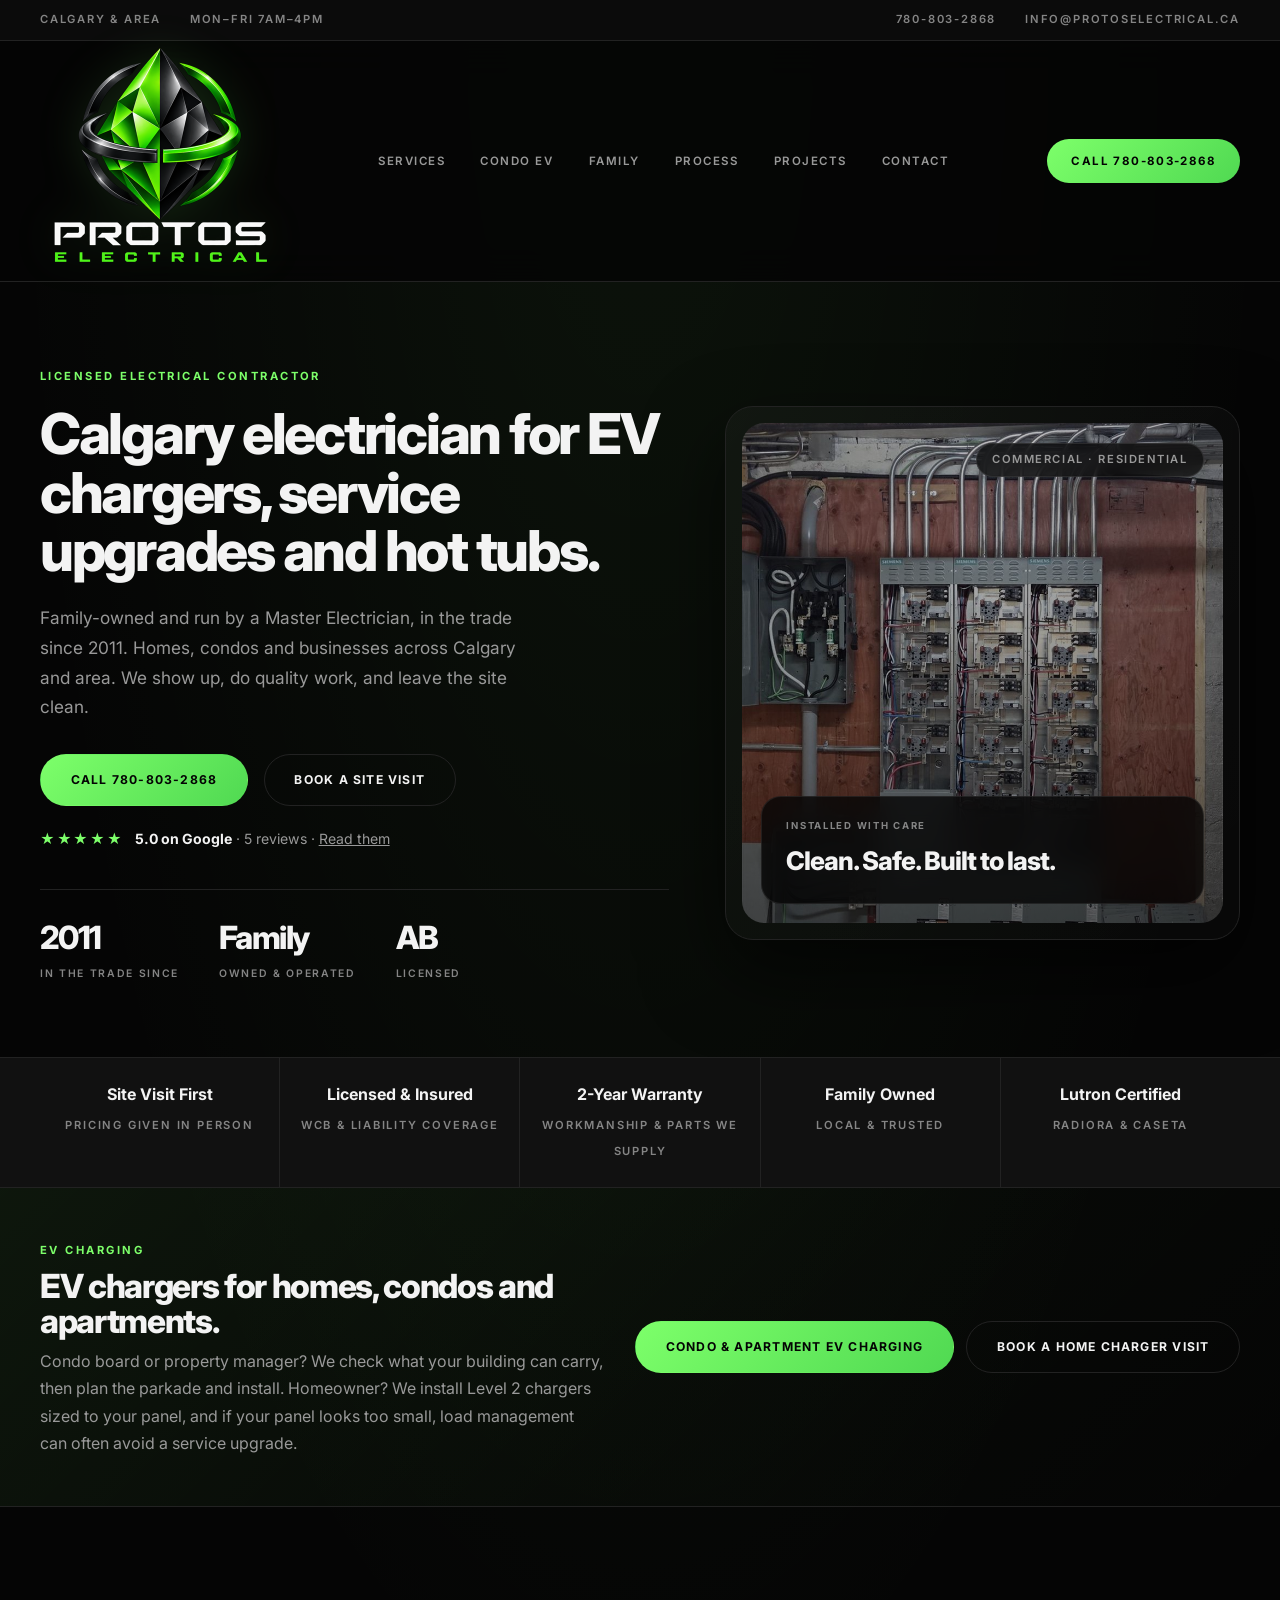
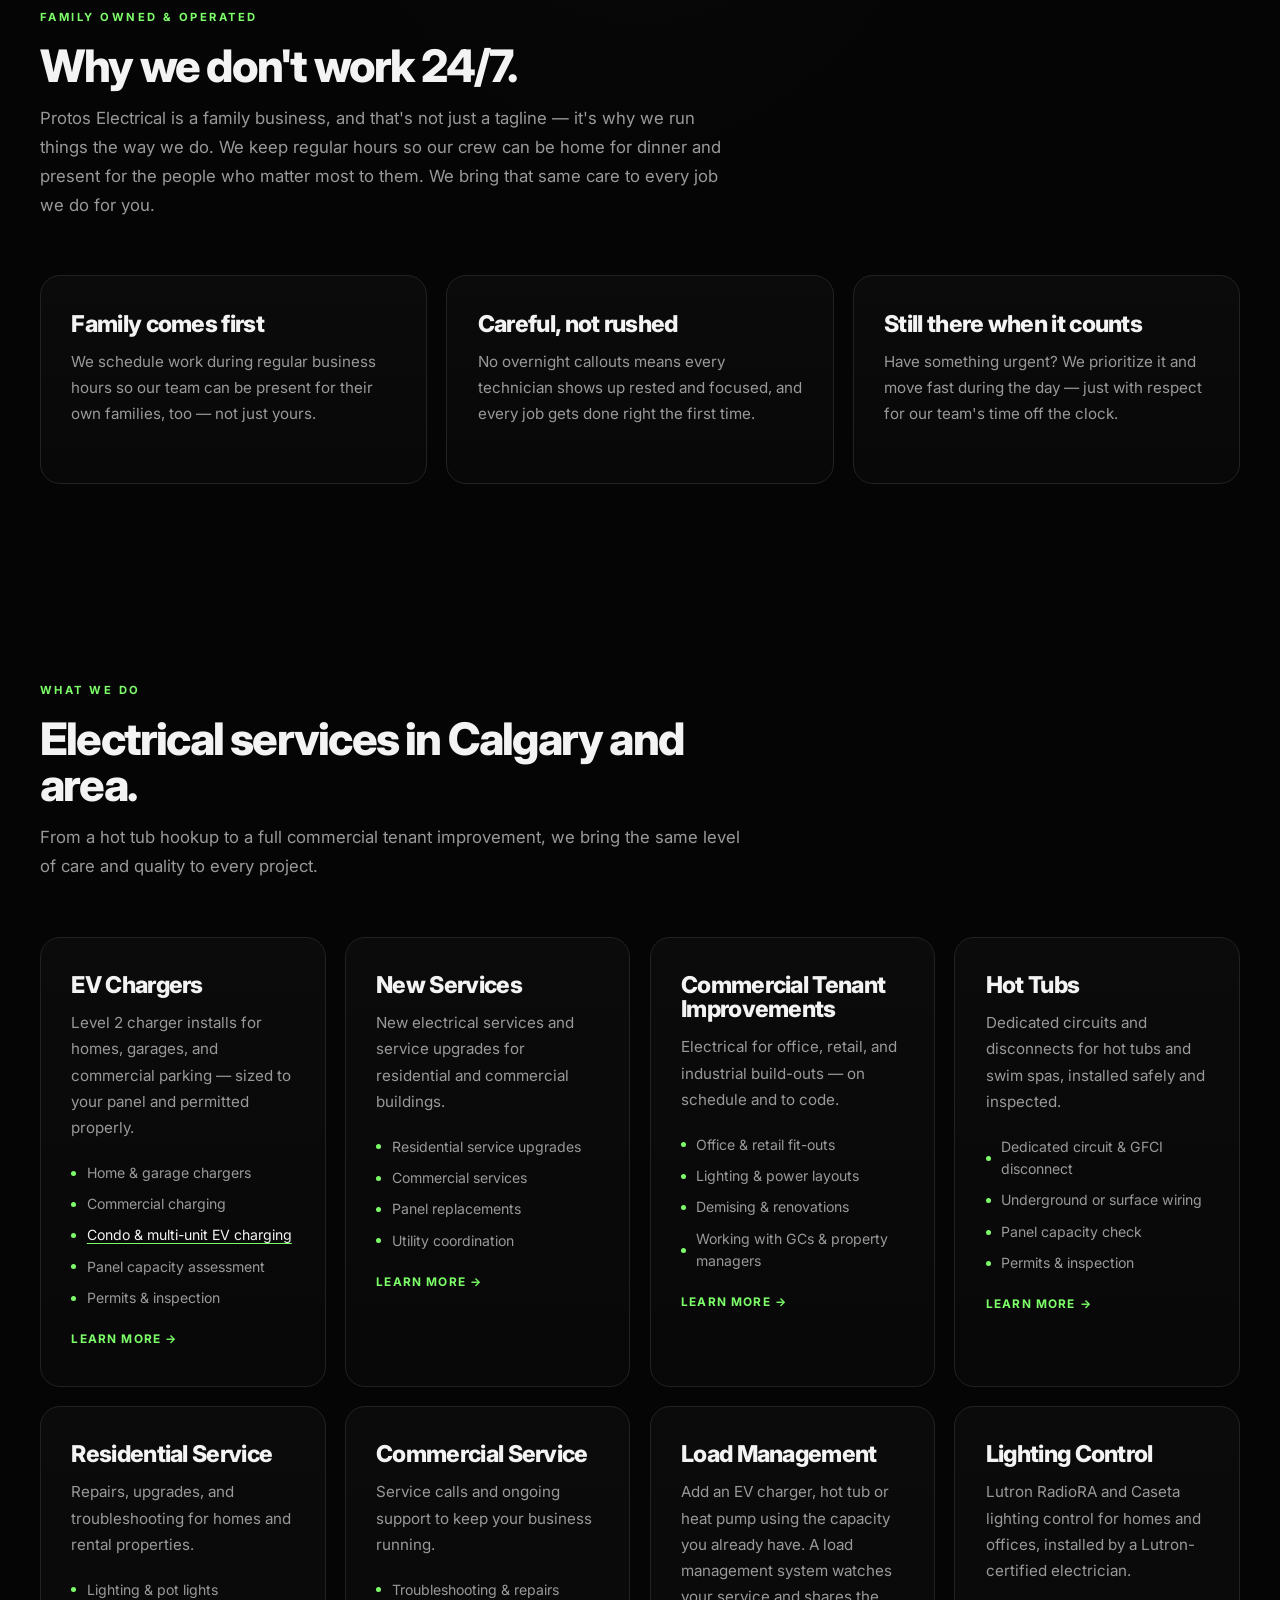
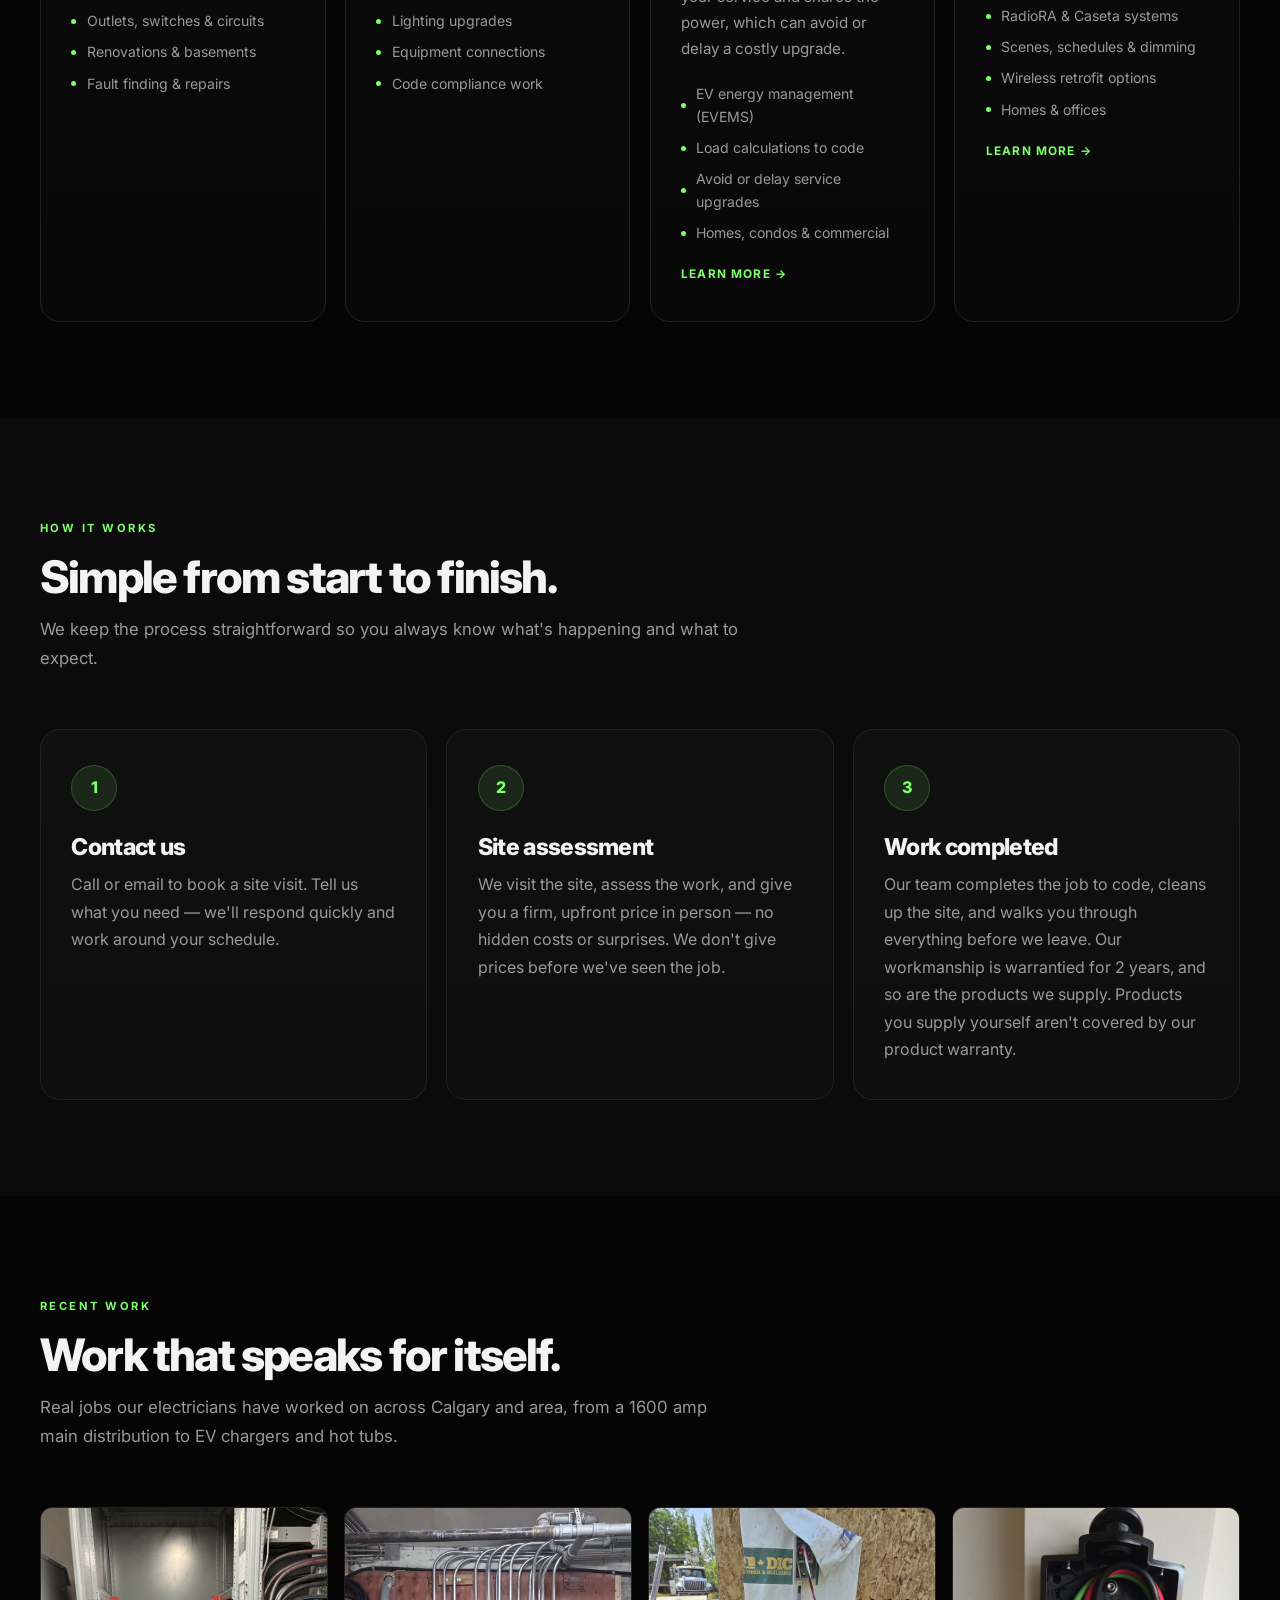
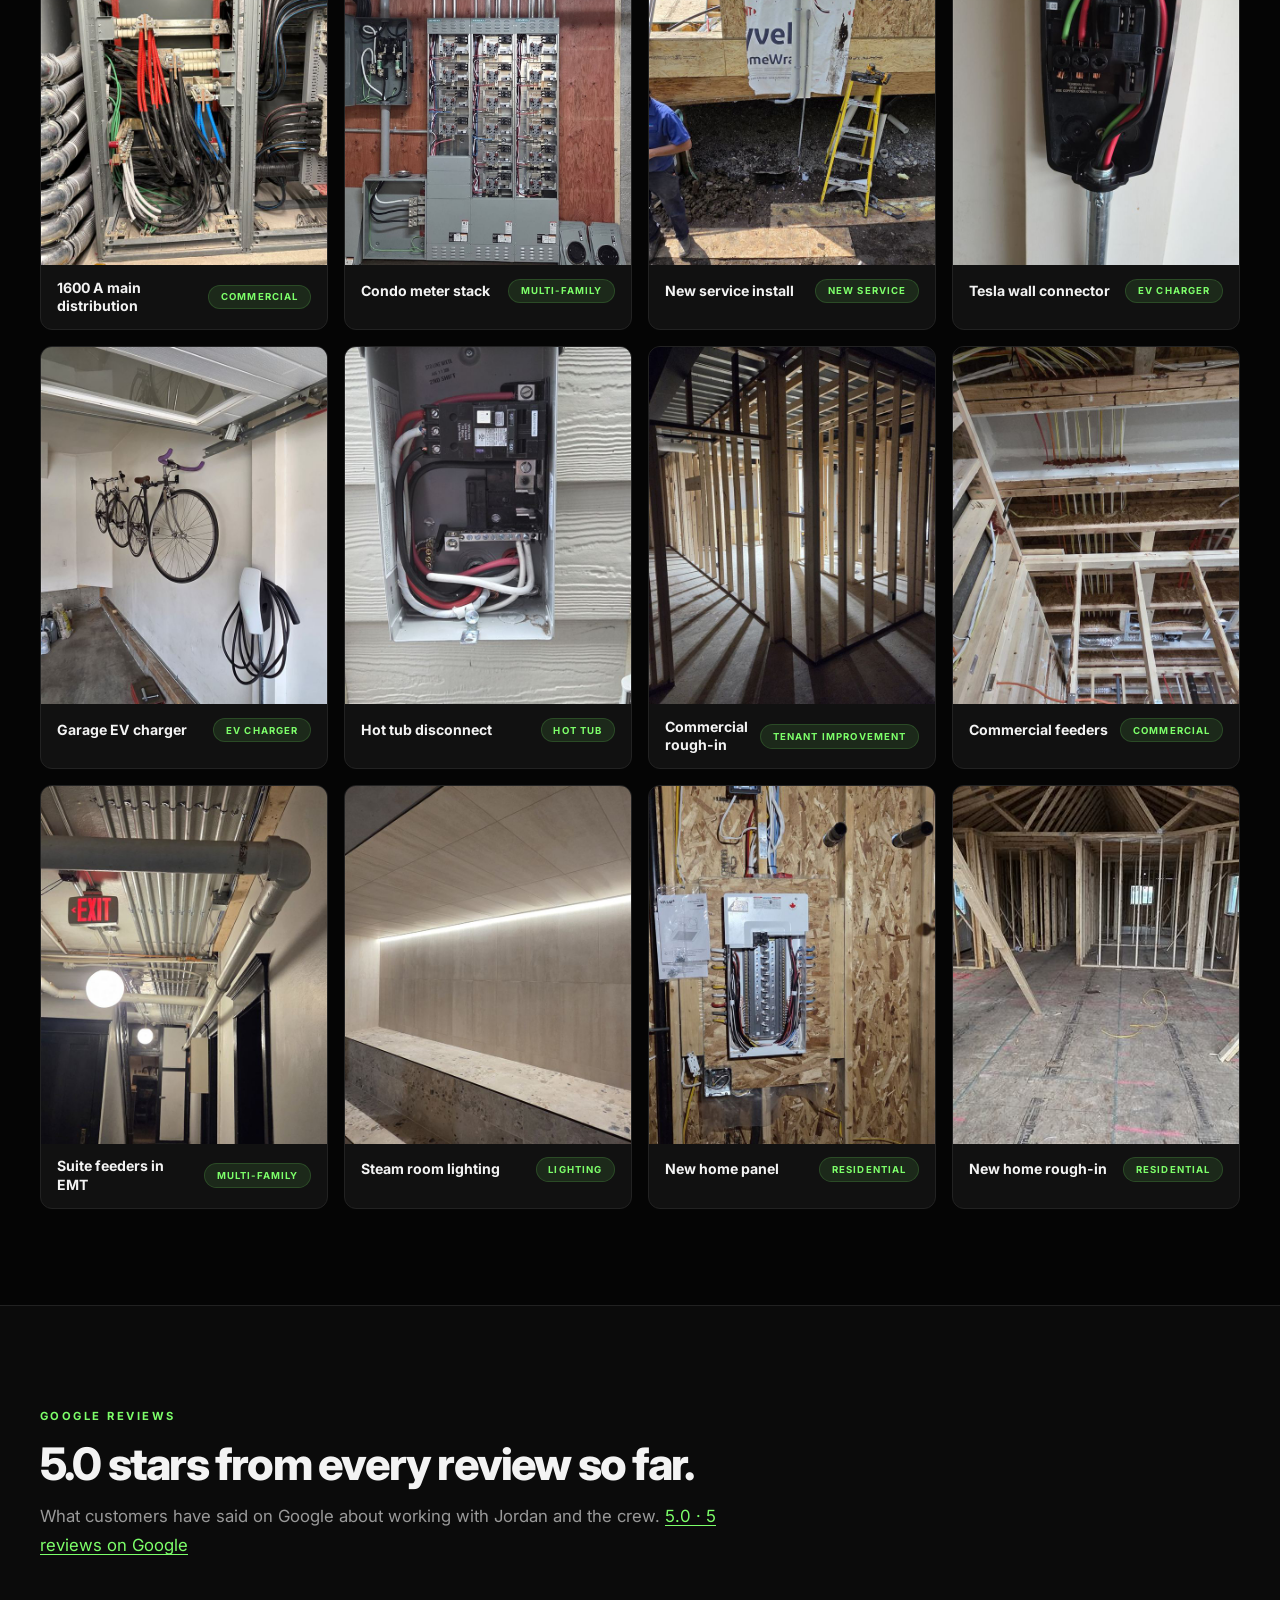
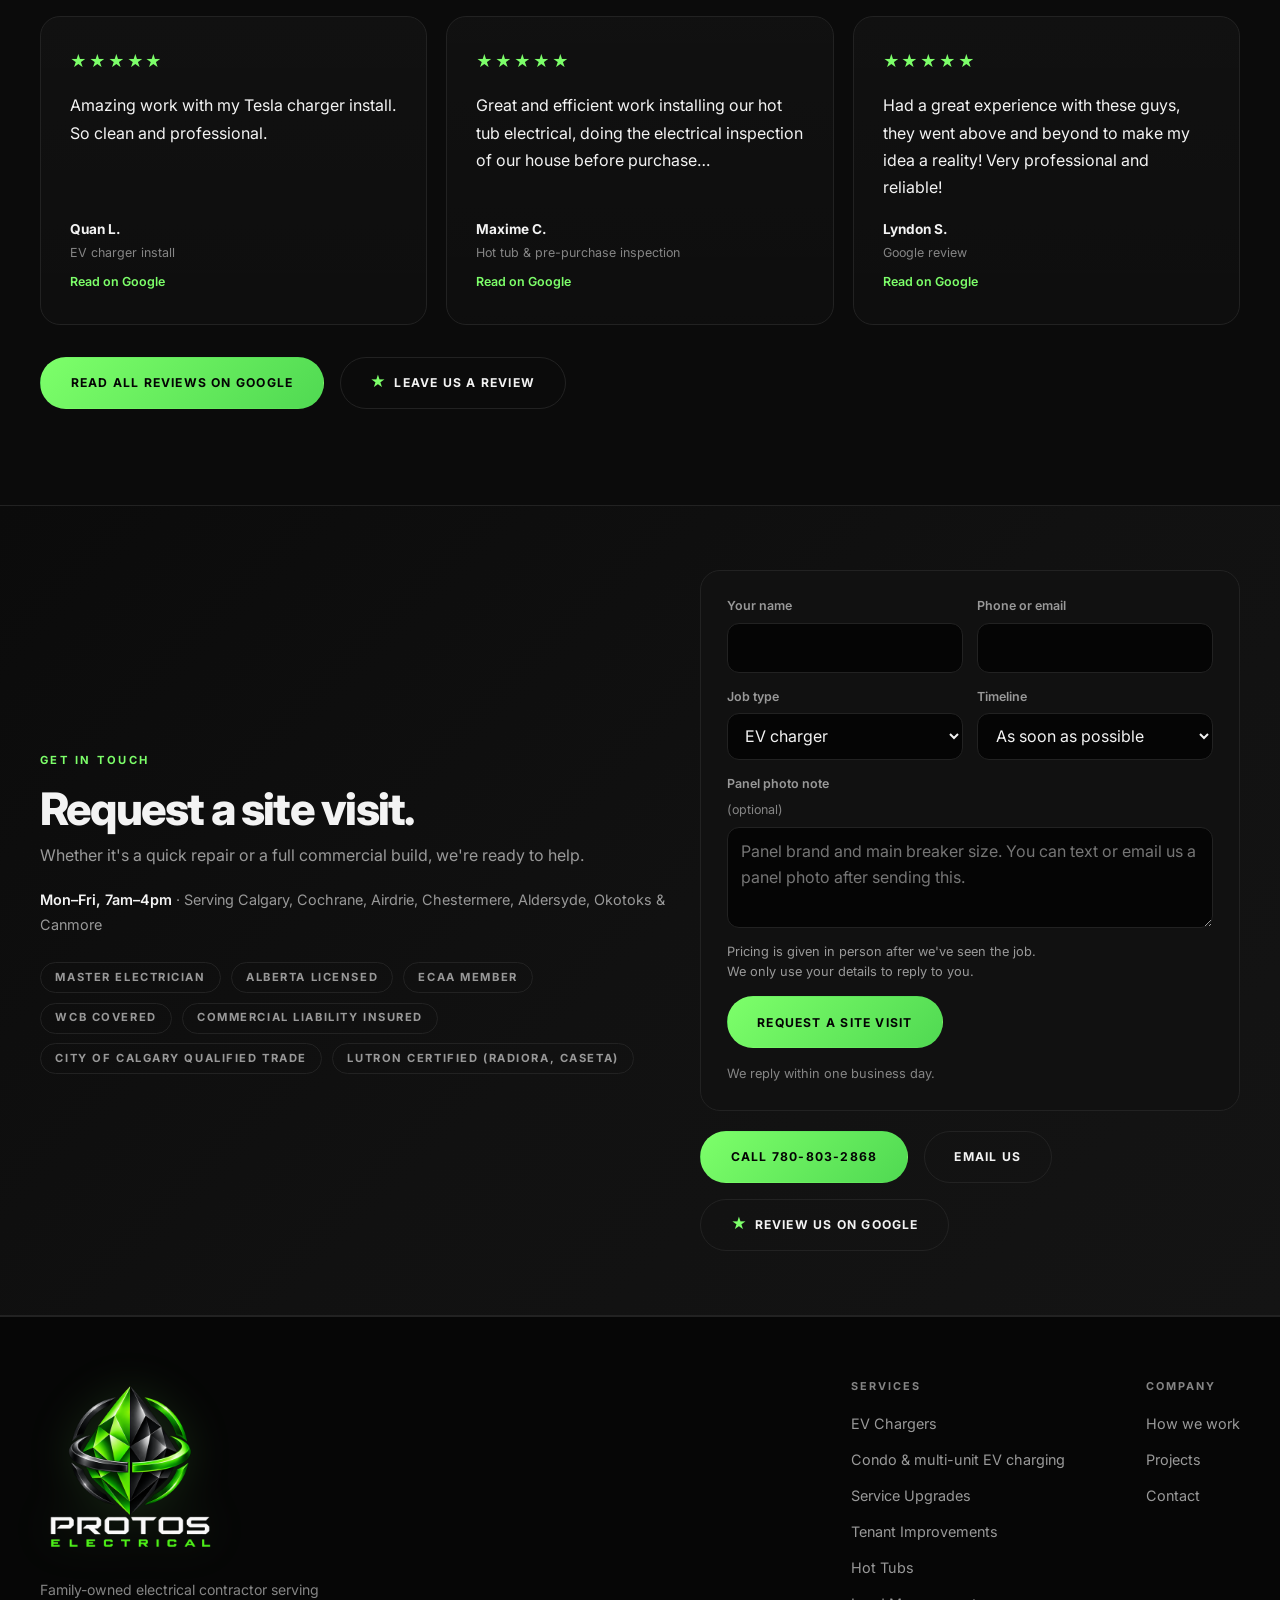
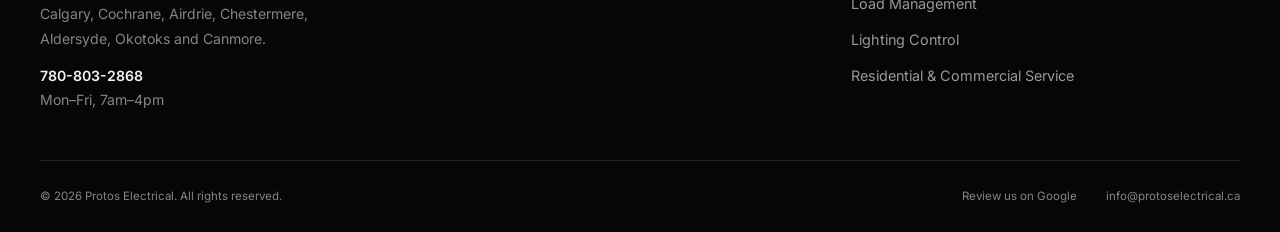
==== commit ea5fb439: "Homepage uses shared stylesheet, fix phone menu call button, call bar books a visit Removes ~356 dup" ====
--- a/index.html
+++ b/index.html
@@ -101,253 +101,19 @@
     }
     </script>
 
+    <link rel="stylesheet" href="assets/site.css" />
     <style>
-      /* ── Tokens ─────────────────────────────────────────── */
-      :root {
-        --bg:           #050505;
-        --bg-2:         #0b0b0b;
-        --panel:        #111111;
-        --panel-strong: #171717;
-        --line:         #222222;
-        --text:         #f3f3f3;
-        --muted:        #999999;
-        --muted-2:      #858585;
-        --accent:       #7dff6a;
-        --accent-strong:#50d952;
-        --accent-soft:  rgba(125,255,106,0.10);
-        --shadow:       0 32px 80px rgba(0,0,0,0.6);
-        --radius:       20px;
-        --radius-sm:    12px;
-        --transition:   0.22s ease;
-      }
-
-      /* ── Reset ──────────────────────────────────────────── */
-      *, *::before, *::after { box-sizing: border-box; margin: 0; padding: 0; }
-      html { scroll-behavior: smooth; font-size: 16px; }
-      body {
-        font-family: 'Inter', Arial, sans-serif;
-        background:
-          radial-gradient(ellipse 90% 40% at 50% 0%, rgba(125,255,106,0.06) 0%, transparent 55%),
-          var(--bg);
-        color: var(--text);
-        line-height: 1.6;
-        -webkit-font-smoothing: antialiased;
-        overflow-x: hidden;
-      }
-      img  { display: block; max-width: 100%; height: auto; }
-      :focus-visible { outline: 2px solid var(--accent); outline-offset: 3px; }
-      a    { color: inherit; text-decoration: none; }
-      ul   { list-style: none; }
-
-      /* ── Typography ─────────────────────────────────────── */
-      h1, h2, h3, h4 {
-        line-height: 1.04;
-        letter-spacing: -0.04em;
-        font-weight: 800;
-        color: var(--text);
-      }
+      /* Shared styles (tokens, nav, buttons, footer, forms, call bar) live in /assets/site.css.
+         This block holds homepage-only rules and homepage overrides. */
+
+      /* ── Homepage overrides ─────────────────────────────── */
+      h1, h2, h3, h4 { text-wrap: wrap; }
       h1 { font-size: clamp(2.8rem, 5.5vw, 5.5rem); }
       h2 { font-size: clamp(2.2rem, 3.5vw, 3.5rem); }
-      h3 { font-size: 1.45rem; letter-spacing: -0.03em; }
-      p  { color: var(--muted); line-height: 1.72; }
-
-      /* ── Layout ─────────────────────────────────────────── */
-      .container {
-        width: min(1200px, calc(100% - 2rem));
-        margin-inline: auto;
-      }
+      h3 { font-size: 1.45rem; }
       .section { padding: 6rem 0; }
-
-      /* ── Eyebrow ─────────────────────────────────────────── */
-      .eyebrow {
-        display: inline-block;
-        margin-bottom: 1rem;
-        font-size: 0.68rem;
-        font-weight: 700;
-        letter-spacing: 0.22em;
-        text-transform: uppercase;
-        color: var(--accent);
-      }
-
-      /* ── Buttons ─────────────────────────────────────────── */
-      .button {
-        display: inline-flex;
-        align-items: center;
-        justify-content: center;
-        gap: 0.5rem;
-        min-height: 52px;
-        padding: 0 1.85rem;
-        border-radius: 999px;
-        font-family: inherit;
-        font-size: 0.76rem;
-        font-weight: 700;
-        letter-spacing: 0.1em;
-        text-transform: uppercase;
-        border: 1px solid transparent;
-        cursor: pointer;
-        transition: transform var(--transition), box-shadow var(--transition), background var(--transition), border-color var(--transition);
-      }
-      .button-primary {
-        background: linear-gradient(135deg, var(--accent), var(--accent-strong));
-        color: #040404;
-      }
-      .button-primary:hover,
-      .button-primary:focus-visible {
-        transform: translateY(-2px);
-        box-shadow: 0 16px 40px rgba(125,255,106,0.28);
-      }
-      .button-secondary {
-        background: transparent;
-        border-color: var(--line);
-        color: var(--text);
-      }
-      .button-secondary:hover,
-      .button-secondary:focus-visible {
-        transform: translateY(-2px);
-        border-color: rgba(255,255,255,0.22);
-      }
-
-      /* ── Topbar ─────────────────────────────────────────── */
-      .topbar {
-        background: var(--bg-2);
-        border-bottom: 1px solid var(--line);
-      }
-      .topbar-inner {
-        display: flex;
-        align-items: center;
-        justify-content: space-between;
-        gap: 1rem;
-        min-height: 40px;
-        padding-block: 0.4rem;
-        font-size: 0.7rem;
-        font-weight: 600;
-        letter-spacing: 0.16em;
-        text-transform: uppercase;
-        color: var(--muted-2);
-        flex-wrap: wrap;
-      }
-      .topbar-meta { display: flex; align-items: center; gap: 1.8rem; flex-wrap: wrap; }
-      .topbar a { transition: color var(--transition); }
-      .topbar a:hover { color: var(--text); }
-
-      /* ── Header ─────────────────────────────────────────── */
-      .site-header {
-        position: sticky;
-        top: 0;
-        z-index: 120;
-        background: rgba(5,5,5,0.88);
-        border-bottom: 1px solid var(--line);
-        backdrop-filter: blur(18px);
-        -webkit-backdrop-filter: blur(18px);
-      }
-      .header-inner {
-        display: flex;
-        align-items: center;
-        justify-content: space-between;
-        gap: 1.5rem;
-        min-height: 80px;
-      }
-      .brand { display: inline-flex; align-items: center; flex-shrink: 0; }
-      .brand-mark {
-        width: min(240px, 50vw);
-        height: auto;
-        filter: drop-shadow(0 0 22px rgba(125,255,106,0.14));
-      }
-      .main-nav {
-        display: flex;
-        align-items: center;
-        gap: 2.2rem;
-        font-size: 0.72rem;
-        font-weight: 600;
-        letter-spacing: 0.13em;
-        text-transform: uppercase;
-        color: var(--muted);
-      }
-      .main-nav a { transition: color var(--transition); }
-      .main-nav a:hover,
-      .main-nav a:focus-visible { color: var(--text); }
-
-      .nav-cta {
-        display: inline-flex;
-        align-items: center;
-        justify-content: center;
-        min-height: 44px;
-        padding: 0 1.5rem;
-        border-radius: 999px;
-        font-size: 0.72rem;
-        font-weight: 700;
-        letter-spacing: 0.12em;
-        text-transform: uppercase;
-        background: linear-gradient(135deg, var(--accent), var(--accent-strong));
-        color: #040404;
-        flex-shrink: 0;
-        transition: transform var(--transition), box-shadow var(--transition);
-      }
-      .nav-cta:hover,
-      .nav-cta:focus-visible {
-        transform: translateY(-1px);
-        box-shadow: 0 8px 28px rgba(125,255,106,0.22);
-      }
-
-      /* Hamburger */
-      .nav-toggle {
-        display: none;
-        flex-direction: column;
-        justify-content: center;
-        gap: 5px;
-        width: 42px;
-        height: 42px;
-        background: transparent;
-        border: 1px solid var(--line);
-        border-radius: var(--radius-sm);
-        cursor: pointer;
-        padding: 0 10px;
-        flex-shrink: 0;
-        z-index: 110;
-        position: relative;
-      }
-      .nav-toggle span {
-        display: block;
-        height: 1.5px;
-        background: var(--text);
-        border-radius: 2px;
-        transition: transform 0.3s ease, opacity 0.3s ease;
-      }
-      .nav-toggle.open span:nth-child(1) { transform: translateY(6.5px) rotate(45deg); }
-      .nav-toggle.open span:nth-child(2) { opacity: 0; transform: scaleX(0); }
-      .nav-toggle.open span:nth-child(3) { transform: translateY(-6.5px) rotate(-45deg); }
-
-      /* Mobile Nav Overlay */
-      .mobile-nav {
-        position: fixed;
-        inset: 0;
-        z-index: 100;
-        background: rgba(3,3,3,0.97);
-        display: flex;
-        flex-direction: column;
-        align-items: center;
-        justify-content: center;
-        gap: 2.2rem;
-        opacity: 0;
-        visibility: hidden;
-        pointer-events: none;
-        transition: opacity 0.3s ease, visibility 0s linear 0.3s;
-      }
-      .mobile-nav.open {
-        opacity: 1;
-        visibility: visible;
-        pointer-events: all;
-        transition: opacity 0.3s ease;
-      }
-      .mobile-nav a {
-        font-size: 2rem;
-        font-weight: 700;
-        letter-spacing: -0.03em;
-        color: var(--muted);
-        transition: color var(--transition);
-      }
-      .mobile-nav a:hover { color: var(--text); }
-      .mobile-nav .mobile-cta { margin-top: 1rem; font-size: 0.78rem; }
+      .section-header { max-width: 700px; margin-bottom: 3.5rem; }
+      .contact-form { flex: 0 1 auto; }
 
       /* ── Hero ───────────────────────────────────────────── */
       .hero {
@@ -505,11 +271,6 @@
       .ev-callout-text p  { max-width: 620px; }
       .ev-callout-actions { display: flex; gap: 0.8rem; flex-wrap: wrap; }
 
-      /* ── Section header ──────────────────────────────────── */
-      .section-header { max-width: 700px; margin-bottom: 3.5rem; }
-      .section-header h2 { margin-bottom: 0.9rem; }
-      .section-header p  { font-size: 1.05rem; }
-
       /* ── Services ────────────────────────────────────────── */
       .services-grid {
         display: grid;
@@ -693,49 +454,6 @@
       .contact-actions   { display: flex; gap: 1rem; flex-wrap: wrap; flex-shrink: 0; max-width: 100%; }
       .contact-inner > div:first-child { flex: 1 1 360px; }
       .contact-side      { flex: 0 1 540px; max-width: 100%; display: flex; flex-direction: column; gap: 1.2rem; }
-      .contact-form {
-        display: flex;
-        flex-direction: column;
-        gap: 0.9rem;
-        background: var(--panel);
-        border: 1px solid var(--line);
-        border-radius: var(--radius);
-        padding: 1.6rem;
-      }
-      .form-row { display: grid; grid-template-columns: 1fr 1fr; gap: 0.9rem; }
-      .contact-form label {
-        display: flex;
-        flex-direction: column;
-        gap: 0.4rem;
-        font-size: 0.78rem;
-        font-weight: 600;
-        color: var(--muted);
-      }
-      .contact-form .optional { font-weight: 400; color: var(--muted-2); }
-      .contact-form input,
-      .contact-form select,
-      .contact-form textarea {
-        font: inherit;
-        font-size: 1rem;
-        font-weight: 400;
-        color: var(--text);
-        background: var(--bg);
-        border: 1px solid var(--line);
-        border-radius: var(--radius-sm);
-        padding: 0.7rem 0.85rem;
-        width: 100%;
-      }
-      .contact-form textarea { resize: vertical; }
-      .contact-form input:focus,
-      .contact-form select:focus,
-      .contact-form textarea:focus { outline: none; border-color: var(--accent); }
-      .contact-form .button { align-self: flex-start; }
-      .form-msg { font-size: 0.8rem; color: var(--muted-2); }
-      .form-note { font-size: 0.8rem; line-height: 1.55; color: var(--muted); margin: 0; }
-      .form-msg.ok { color: var(--accent); }
-      .form-msg.warn { color: #e7d76b; }
-      .contact-form .button[disabled] { opacity: 0.6; cursor: wait; }
-      .hp-field { position: absolute; left: -9999px; width: 1px; height: 1px; overflow: hidden; }
       .card-link {
         display: inline-block;
         margin-top: 1.3rem;
@@ -760,73 +478,12 @@
         color: var(--muted);
       }
 
-      /* ── Footer ─────────────────────────────────────────── */
-      .site-footer { background: #060606; border-top: 1px solid var(--line); }
-      .footer-top {
-        padding: 4rem 0 3rem;
-        display: grid;
-        grid-template-columns: 1fr auto;
-        gap: 3rem;
-        align-items: start;
-        border-bottom: 1px solid var(--line);
-      }
-      .footer-brand .brand-mark { width: min(190px, 44vw); margin-bottom: 1.1rem; }
-      .footer-brand p { font-size: 0.88rem; max-width: 300px; color: var(--muted-2); }
-      .footer-brand p + p { margin-top: 0.8rem; }
-      .footer-brand a { color: var(--text); font-weight: 600; }
-      .footer-links-group { display: flex; gap: 4.5rem; }
-      .footer-col h4 {
-        font-size: 0.65rem;
-        font-weight: 700;
-        letter-spacing: 0.18em;
-        text-transform: uppercase;
-        color: var(--muted-2);
-        margin-bottom: 1.2rem;
-      }
-      .footer-col ul { display: flex; flex-direction: column; gap: 0.65rem; }
-      .footer-col a { font-size: 0.9rem; color: var(--muted); transition: color var(--transition); }
-      .footer-col a:hover { color: var(--text); }
-      .footer-bottom {
-        padding: 1.6rem 0;
-        display: flex;
-        justify-content: space-between;
-        align-items: center;
-        gap: 1rem;
-        flex-wrap: wrap;
-      }
-      .footer-bottom p { font-size: 0.7rem; color: var(--muted-2); }
-      .footer-bottom-links { display: flex; gap: 1.8rem; }
-      .footer-bottom-links a {
-        font-size: 0.7rem;
-        color: var(--muted-2);
-        transition: color var(--transition);
-      }
-      .footer-bottom-links a:hover { color: var(--muted); }
-
       .hours-line {
         margin-top: 1.2rem;
         font-size: 0.9rem;
         color: var(--muted);
       }
       .hours-line strong { color: var(--text); font-weight: 600; }
-
-      /* ── Mobile call bar ─────────────────────────────────── */
-      .call-bar {
-        display: none;
-        position: fixed;
-        left: 0;
-        right: 0;
-        bottom: 0;
-        z-index: 95;
-        gap: 0.6rem;
-        padding: 0.7rem 1rem calc(0.7rem + env(safe-area-inset-bottom));
-        background: rgba(5,5,5,0.94);
-        border-top: 1px solid var(--line);
-        backdrop-filter: blur(14px);
-        -webkit-backdrop-filter: blur(14px);
-      }
-      .call-bar .button { flex: 1; min-height: 48px; padding: 0 1rem; }
-
       /* ── Scroll Reveal ───────────────────────────────────── */
       .reveal {
         opacity: 0;
@@ -842,14 +499,10 @@
       /* ── Responsive ─────────────────────────────────────── */
       @media (max-width: 1180px) {
         .services-grid-4 { grid-template-columns: repeat(2, minmax(0,1fr)); }
-        .main-nav   { display: none; }
-        .nav-toggle { display: flex; }
-        .nav-cta    { margin-left: auto; }
       }
 
       @media (max-width: 1060px) {
         .gallery-grid { grid-template-columns: repeat(3, minmax(0,1fr)); }
-        .footer-top   { grid-template-columns: 1fr; }
       }
 
       @media (max-width: 900px) {
@@ -860,26 +513,17 @@
         .trust-grid         { grid-template-columns: repeat(2, minmax(0,1fr)); }
         .trust-item:last-child { grid-column: 1 / -1; }
         .stats              { gap: 2rem; }
-        .footer-links-group { flex-direction: column; gap: 2.2rem; }
       }
 
       @media (max-width: 760px) {
-        .main-nav, .nav-cta { display: none; }
-        .nav-toggle { display: flex; }
         .gallery-grid { grid-template-columns: repeat(2, minmax(0,1fr)); gap: 0.7rem; }
         .gallery-item figcaption { flex-direction: column; align-items: flex-start; padding: 0.7rem 0.8rem; }
         .section    { padding: 4rem 0; }
         .hero       { padding: 3rem 0 3.5rem; }
-        .form-row   { grid-template-columns: 1fr; }
-        .footer-top { padding: 2.8rem 0 2.2rem; }
-        .call-bar   { display: flex; }
-        body        { padding-bottom: 76px; }
       }
 
       @media (max-width: 480px) {
         .trust-grid     { grid-template-columns: 1fr 1fr; }
-        .footer-bottom  { flex-direction: column; align-items: flex-start; }
-        .contact-form   { padding: 1.3rem 1.1rem; }
       }
     </style>
   </head>
@@ -1282,7 +926,7 @@
       </section>
 
       <!-- Contact -->
-      <div id="contact" class="contact-band">
+      <div id="contact" class="contact-band" style="scroll-margin-top: 200px;">
         <div class="container contact-inner">
           <div>
             <span class="eyebrow">Get in touch</span>
@@ -1396,7 +1040,7 @@
     <!-- Mobile call bar -->
     <div class="call-bar">
       <a class="button button-primary" href="tel:+17808032868">Call now</a>
-      <a class="button button-secondary" href="mailto:info@protoselectrical.ca?subject=Site%20Visit%20Request">Email</a>
+      <a class="button button-secondary" href="#contact">Book a visit</a>
     </div>
 
     <script src="assets/site.js" defer></script>
--- a/assets/site.css
+++ b/assets/site.css
@@ -0,0 +1,232 @@
+/* Shared styles for service pages. Matches the homepage design (index.html). */
+:root {
+  --bg: #050505;
+  --bg-2: #0b0b0b;
+  --panel: #111111;
+  --panel-strong: #171717;
+  --line: #222222;
+  --text: #f3f3f3;
+  --muted: #999999;
+  --muted-2: #858585;
+  --accent: #7dff6a;
+  --accent-strong: #50d952;
+  --accent-soft: rgba(125,255,106,0.10);
+  --shadow: 0 32px 80px rgba(0,0,0,0.6);
+  --radius: 20px;
+  --radius-sm: 12px;
+  --transition: 0.22s ease;
+}
+
+*, *::before, *::after { box-sizing: border-box; margin: 0; padding: 0; }
+html { scroll-behavior: smooth; font-size: 16px; }
+body {
+  font-family: 'Inter', Arial, sans-serif;
+  background: radial-gradient(ellipse 90% 40% at 50% 0%, rgba(125,255,106,0.06) 0%, transparent 55%), var(--bg);
+  color: var(--text);
+  line-height: 1.6;
+  -webkit-font-smoothing: antialiased;
+  overflow-x: hidden;
+}
+img { display: block; max-width: 100%; height: auto; }
+a { color: inherit; text-decoration: none; }
+ul { list-style: none; }
+:focus-visible { outline: 2px solid var(--accent); outline-offset: 3px; }
+
+h1, h2, h3, h4 { line-height: 1.04; letter-spacing: -0.04em; font-weight: 800; color: var(--text); text-wrap: balance; }
+h1 { font-size: clamp(2.3rem, 4.6vw, 4.2rem); }
+h2 { font-size: clamp(1.9rem, 3.2vw, 3rem); }
+h3 { font-size: 1.3rem; letter-spacing: -0.03em; }
+p  { color: var(--muted); line-height: 1.72; }
+.prose a, p a { color: var(--text); text-decoration: underline; text-decoration-color: var(--accent); text-underline-offset: 3px; }
+
+.container { width: min(1200px, calc(100% - 2rem)); margin-inline: auto; }
+.section { padding: 5.5rem 0; }
+.section-alt { background: var(--bg-2); border-top: 1px solid var(--line); border-bottom: 1px solid var(--line); }
+.eyebrow { display: inline-block; margin-bottom: 1rem; font-size: 0.7rem; font-weight: 700; letter-spacing: 0.22em; text-transform: uppercase; color: var(--accent); }
+.section-header { max-width: 720px; margin-bottom: 3rem; }
+.section-header h2 { margin-bottom: 0.9rem; }
+.section-header p { font-size: 1.05rem; }
+
+/* Buttons */
+.button {
+  display: inline-flex; align-items: center; justify-content: center; gap: 0.5rem;
+  min-height: 52px; padding: 0 1.85rem; border-radius: 999px;
+  font-family: inherit; font-size: 0.76rem; font-weight: 700; letter-spacing: 0.1em; text-transform: uppercase;
+  border: 1px solid transparent; cursor: pointer;
+  transition: transform var(--transition), box-shadow var(--transition), border-color var(--transition);
+}
+.button-primary { background: linear-gradient(135deg, var(--accent), var(--accent-strong)); color: #040404; }
+.button-primary:hover, .button-primary:focus-visible { transform: translateY(-2px); box-shadow: 0 16px 40px rgba(125,255,106,0.28); }
+.button-secondary { background: transparent; border-color: var(--line); color: var(--text); }
+.button-secondary:hover, .button-secondary:focus-visible { transform: translateY(-2px); border-color: rgba(255,255,255,0.22); }
+.actions { display: flex; gap: 1rem; flex-wrap: wrap; }
+
+/* Topbar */
+.topbar { background: var(--bg-2); border-bottom: 1px solid var(--line); }
+.topbar-inner { display: flex; align-items: center; justify-content: space-between; gap: 1rem; min-height: 40px; padding-block: 0.4rem; font-size: 0.7rem; font-weight: 600; letter-spacing: 0.16em; text-transform: uppercase; color: var(--muted-2); flex-wrap: wrap; }
+.topbar-meta { display: flex; align-items: center; gap: 1.8rem; flex-wrap: wrap; }
+.topbar a { transition: color var(--transition); }
+.topbar a:hover { color: var(--text); }
+
+/* Header */
+.site-header { position: sticky; top: 0; z-index: 120; background: rgba(5,5,5,0.88); border-bottom: 1px solid var(--line); backdrop-filter: blur(18px); -webkit-backdrop-filter: blur(18px); }
+.header-inner { display: flex; align-items: center; justify-content: space-between; gap: 1.5rem; min-height: 80px; }
+.brand { display: inline-flex; align-items: center; flex-shrink: 0; }
+.brand-mark { width: min(240px, 50vw); height: auto; filter: drop-shadow(0 0 22px rgba(125,255,106,0.14)); }
+.main-nav { display: flex; align-items: center; gap: 2.2rem; font-size: 0.72rem; font-weight: 600; letter-spacing: 0.13em; text-transform: uppercase; color: var(--muted); }
+.main-nav a { transition: color var(--transition); }
+.main-nav a:hover, .main-nav a:focus-visible { color: var(--text); }
+.main-nav a[aria-current="page"] { color: var(--accent); }
+.nav-cta { display: inline-flex; align-items: center; justify-content: center; min-height: 44px; padding: 0 1.5rem; border-radius: 999px; font-size: 0.72rem; font-weight: 700; letter-spacing: 0.12em; text-transform: uppercase; background: linear-gradient(135deg, var(--accent), var(--accent-strong)); color: #040404; flex-shrink: 0; transition: transform var(--transition), box-shadow var(--transition); }
+.nav-cta:hover, .nav-cta:focus-visible { transform: translateY(-1px); box-shadow: 0 8px 28px rgba(125,255,106,0.22); }
+.nav-toggle { display: none; flex-direction: column; justify-content: center; gap: 5px; width: 42px; height: 42px; background: transparent; border: 1px solid var(--line); border-radius: var(--radius-sm); cursor: pointer; padding: 0 10px; flex-shrink: 0; z-index: 110; position: relative; }
+.nav-toggle span { display: block; height: 1.5px; background: var(--text); border-radius: 2px; transition: transform 0.3s ease, opacity 0.3s ease; }
+.nav-toggle.open span:nth-child(1) { transform: translateY(6.5px) rotate(45deg); }
+.nav-toggle.open span:nth-child(2) { opacity: 0; transform: scaleX(0); }
+.nav-toggle.open span:nth-child(3) { transform: translateY(-6.5px) rotate(-45deg); }
+.mobile-nav { position: fixed; inset: 0; z-index: 100; background: rgba(3,3,3,0.97); display: flex; flex-direction: column; align-items: center; justify-content: center; gap: 2.2rem; opacity: 0; visibility: hidden; pointer-events: none; transition: opacity 0.3s ease, visibility 0s linear 0.3s; }
+.mobile-nav.open { opacity: 1; visibility: visible; pointer-events: all; transition: opacity 0.3s ease; }
+.mobile-nav a { font-size: 2rem; font-weight: 700; letter-spacing: -0.03em; color: var(--muted); transition: color var(--transition); }
+.mobile-nav a:hover { color: var(--text); }
+.mobile-nav .mobile-cta, .mobile-nav .mobile-cta:hover { margin-top: 1rem; font-size: 0.78rem; color: #040404; }
+
+/* Breadcrumb */
+.breadcrumb { padding-top: 1.6rem; font-size: 0.78rem; color: var(--muted-2); }
+.breadcrumb a { color: var(--muted); }
+.breadcrumb a:hover { color: var(--text); }
+.breadcrumb span[aria-hidden] { margin: 0 0.5rem; }
+
+/* Service hero */
+.svc-hero { padding: 2.5rem 0 4.5rem; }
+.svc-hero-grid { display: grid; grid-template-columns: 1.1fr 0.9fr; gap: 3.5rem; align-items: center; }
+.svc-hero h1 { margin-bottom: 1.3rem; max-width: 640px; }
+.svc-hero .lead { font-size: 1.1rem; max-width: 540px; margin-bottom: 2rem; }
+.svc-hero .actions { margin-bottom: 2rem; }
+.hero-points { display: flex; flex-wrap: wrap; gap: 0.6rem; }
+.hero-points li { padding: 0.4rem 0.95rem; border: 1px solid var(--line); border-radius: 999px; font-size: 0.7rem; font-weight: 700; letter-spacing: 0.14em; text-transform: uppercase; color: var(--muted); }
+.hero-photo { border: 1px solid var(--line); border-radius: 28px; padding: 0.8rem; background: linear-gradient(135deg, rgba(255,255,255,0.03), rgba(255,255,255,0.01)); box-shadow: var(--shadow); }
+.hero-photo img { width: 100%; aspect-ratio: 4 / 5; object-fit: cover; border-radius: 20px; background: var(--panel); }
+.hero-photo figcaption { padding: 0.8rem 0.4rem 0.2rem; font-size: 0.82rem; color: var(--muted-2); }
+
+/* Cards */
+.card-grid { display: grid; grid-template-columns: repeat(3, minmax(0,1fr)); gap: 1.2rem; }
+.card-grid.two { grid-template-columns: repeat(2, minmax(0,1fr)); }
+.card { background: linear-gradient(180deg, rgba(255,255,255,0.025), rgba(255,255,255,0.01)); border: 1px solid var(--line); border-radius: var(--radius); padding: 2rem 1.8rem; }
+.card h3 { margin-bottom: 0.7rem; }
+.card p { font-size: 0.95rem; }
+.card ul { display: flex; flex-direction: column; gap: 0.5rem; margin-top: 1rem; }
+.card li, .checklist li { display: flex; gap: 0.65rem; font-size: 0.92rem; color: var(--muted); }
+.card li::before, .checklist li::before { content: ''; width: 5px; height: 5px; margin-top: 0.62em; border-radius: 50%; background: var(--accent); flex-shrink: 0; }
+.checklist { display: grid; grid-template-columns: repeat(2, minmax(0,1fr)); gap: 0.8rem 2rem; }
+
+/* Steps */
+.steps { display: grid; grid-template-columns: repeat(4, minmax(0,1fr)); gap: 1.2rem; counter-reset: step; }
+.steps li { counter-increment: step; border-top: 2px solid var(--accent); padding-top: 1.1rem; }
+.steps li::before { content: counter(step); display: block; font-size: 2rem; font-weight: 800; letter-spacing: -0.04em; color: var(--accent); margin-bottom: 0.4rem; }
+.steps h3 { margin-bottom: 0.5rem; font-size: 1.15rem; }
+.steps p { font-size: 0.93rem; }
+
+/* Split */
+.split { display: grid; grid-template-columns: 1fr 1fr; gap: 3.5rem; align-items: start; }
+.callout { border-left: 3px solid var(--accent); padding: 0.2rem 0 0.2rem 1.4rem; }
+.callout p + p { margin-top: 0.9rem; }
+.callout strong { color: var(--text); }
+
+/* Photos */
+.photo-grid { display: grid; grid-template-columns: repeat(3, minmax(0,1fr)); gap: 1rem; }
+.photo-grid figure { border: 1px solid var(--line); border-radius: var(--radius-sm); overflow: hidden; background: var(--panel); }
+.photo-grid img { width: 100%; aspect-ratio: 4 / 5; object-fit: cover; }
+.photo-grid figcaption { padding: 0.8rem 1rem; font-size: 0.88rem; font-weight: 700; color: var(--text); }
+
+/* FAQ */
+.faq { max-width: 820px; }
+.faq details { border-bottom: 1px solid var(--line); padding: 1.2rem 0; }
+.faq summary { font-size: 1.1rem; font-weight: 700; letter-spacing: -0.02em; cursor: pointer; list-style: none; display: flex; justify-content: space-between; gap: 1rem; }
+.faq summary::-webkit-details-marker { display: none; }
+.faq summary::after { content: "+"; color: var(--accent); font-size: 1.4rem; line-height: 1; }
+.faq details[open] summary::after { content: "\2013"; }
+.faq details p { margin-top: 0.8rem; }
+
+/* Related */
+.related { display: flex; flex-wrap: wrap; gap: 0.7rem; }
+.related a { padding: 0.7rem 1.2rem; border: 1px solid var(--line); border-radius: 999px; font-size: 0.85rem; font-weight: 600; color: var(--muted); transition: color var(--transition), border-color var(--transition); }
+.related a:hover { color: var(--text); border-color: rgba(125,255,106,0.4); }
+
+/* Quote section + form */
+.quote-band { background: linear-gradient(135deg, #0b0b0b, #111111 52%, #141414); border-top: 1px solid var(--line); border-bottom: 1px solid var(--line); }
+.quote-inner { display: flex; justify-content: space-between; gap: 2.5rem; padding: 4.5rem 0; flex-wrap: wrap; }
+.quote-inner > div:first-child { flex: 1 1 340px; }
+.quote-inner h2 { margin-bottom: 0.7rem; }
+.quote-inner .hours-line { margin-top: 1rem; font-size: 0.92rem; }
+.quote-inner .hours-line strong { color: var(--text); }
+.contact-form { flex: 0 1 540px; max-width: 100%; display: flex; flex-direction: column; gap: 0.9rem; background: var(--panel); border: 1px solid var(--line); border-radius: var(--radius); padding: 1.6rem; }
+.form-row { display: grid; grid-template-columns: 1fr 1fr; gap: 0.9rem; }
+.contact-form label { display: flex; flex-direction: column; gap: 0.4rem; font-size: 0.78rem; font-weight: 600; color: var(--muted); }
+.contact-form .optional { font-weight: 400; color: var(--muted-2); }
+.contact-form input, .contact-form select, .contact-form textarea { font: inherit; font-size: 1rem; font-weight: 400; color: var(--text); background: var(--bg); border: 1px solid var(--line); border-radius: var(--radius-sm); padding: 0.7rem 0.85rem; width: 100%; }
+.contact-form textarea { resize: vertical; }
+.contact-form input:focus, .contact-form select:focus, .contact-form textarea:focus { outline: none; border-color: var(--accent); }
+.contact-form .button { align-self: flex-start; }
+.contact-form .button[disabled] { opacity: 0.6; cursor: wait; }
+.form-msg { font-size: 0.8rem; color: var(--muted-2); }
+.form-note { font-size: 0.8rem; line-height: 1.55; color: var(--muted); margin: 0; }
+.form-msg.ok { color: var(--accent); }
+.form-msg.warn { color: #e7d76b; }
+.hp-field { position: absolute; left: -9999px; width: 1px; height: 1px; overflow: hidden; }
+
+/* Footer */
+.site-footer { background: #060606; border-top: 1px solid var(--line); }
+.footer-top { padding: 4rem 0 3rem; display: grid; grid-template-columns: 1fr auto; gap: 3rem; align-items: start; border-bottom: 1px solid var(--line); }
+.footer-brand .brand-mark { width: min(180px, 42vw); margin-bottom: 1.1rem; }
+.footer-brand p { font-size: 0.88rem; max-width: 300px; color: var(--muted-2); }
+.footer-brand p + p { margin-top: 0.8rem; }
+.footer-brand a { color: var(--text); font-weight: 600; text-decoration: none; }
+.footer-links-group { display: flex; gap: 4.5rem; }
+.footer-col h4 { font-size: 0.68rem; font-weight: 700; letter-spacing: 0.18em; text-transform: uppercase; color: var(--muted-2); margin-bottom: 1.2rem; }
+.footer-col ul { display: flex; flex-direction: column; gap: 0.65rem; }
+.footer-col a { font-size: 0.9rem; color: var(--muted); transition: color var(--transition); }
+.footer-col a:hover { color: var(--text); }
+.footer-bottom { padding: 1.6rem 0; display: flex; justify-content: space-between; align-items: center; gap: 1rem; flex-wrap: wrap; }
+.footer-bottom p { font-size: 0.72rem; color: var(--muted-2); }
+.footer-bottom-links { display: flex; gap: 1.8rem; }
+.footer-bottom-links a { font-size: 0.72rem; color: var(--muted-2); transition: color var(--transition); }
+.footer-bottom-links a:hover { color: var(--muted); }
+
+/* Mobile call bar */
+.call-bar { display: none; position: fixed; left: 0; right: 0; bottom: 0; z-index: 95; gap: 0.6rem; padding: 0.7rem 1rem calc(0.7rem + env(safe-area-inset-bottom)); background: rgba(5,5,5,0.94); border-top: 1px solid var(--line); backdrop-filter: blur(14px); -webkit-backdrop-filter: blur(14px); }
+.call-bar .button { flex: 1; min-height: 48px; padding: 0 1rem; }
+
+@media (max-width: 1180px) {
+  .main-nav { display: none; }
+  .nav-toggle { display: flex; }
+  .nav-cta { margin-left: auto; }
+}
+@media (max-width: 1060px) {
+  .footer-top { grid-template-columns: 1fr; }
+  .steps { grid-template-columns: repeat(2, minmax(0,1fr)); }
+}
+@media (max-width: 900px) {
+  .svc-hero-grid, .split, .card-grid, .card-grid.two { grid-template-columns: 1fr; }
+  .photo-grid { grid-template-columns: repeat(2, minmax(0,1fr)); }
+  .footer-links-group { flex-direction: column; gap: 2.2rem; }
+  .hero-photo { max-width: 460px; }
+}
+@media (max-width: 760px) {
+  .nav-cta { display: none; }
+  .section { padding: 4rem 0; }
+  .svc-hero { padding: 1.5rem 0 3.5rem; }
+  .checklist, .form-row { grid-template-columns: 1fr; }
+  .footer-top { padding: 2.8rem 0 2.2rem; }
+  .call-bar { display: flex; }
+  body { padding-bottom: 76px; }
+}
+@media (max-width: 480px) {
+  .steps { grid-template-columns: 1fr; }
+  .photo-grid { grid-template-columns: 1fr; }
+  .footer-bottom { flex-direction: column; align-items: flex-start; }
+  .contact-form { padding: 1.3rem 1.1rem; }
+}
+@media (prefers-reduced-motion: reduce) {
+  html { scroll-behavior: auto; }
+  .button, .nav-cta, .nav-toggle span, .mobile-nav { transition: none; }
+}
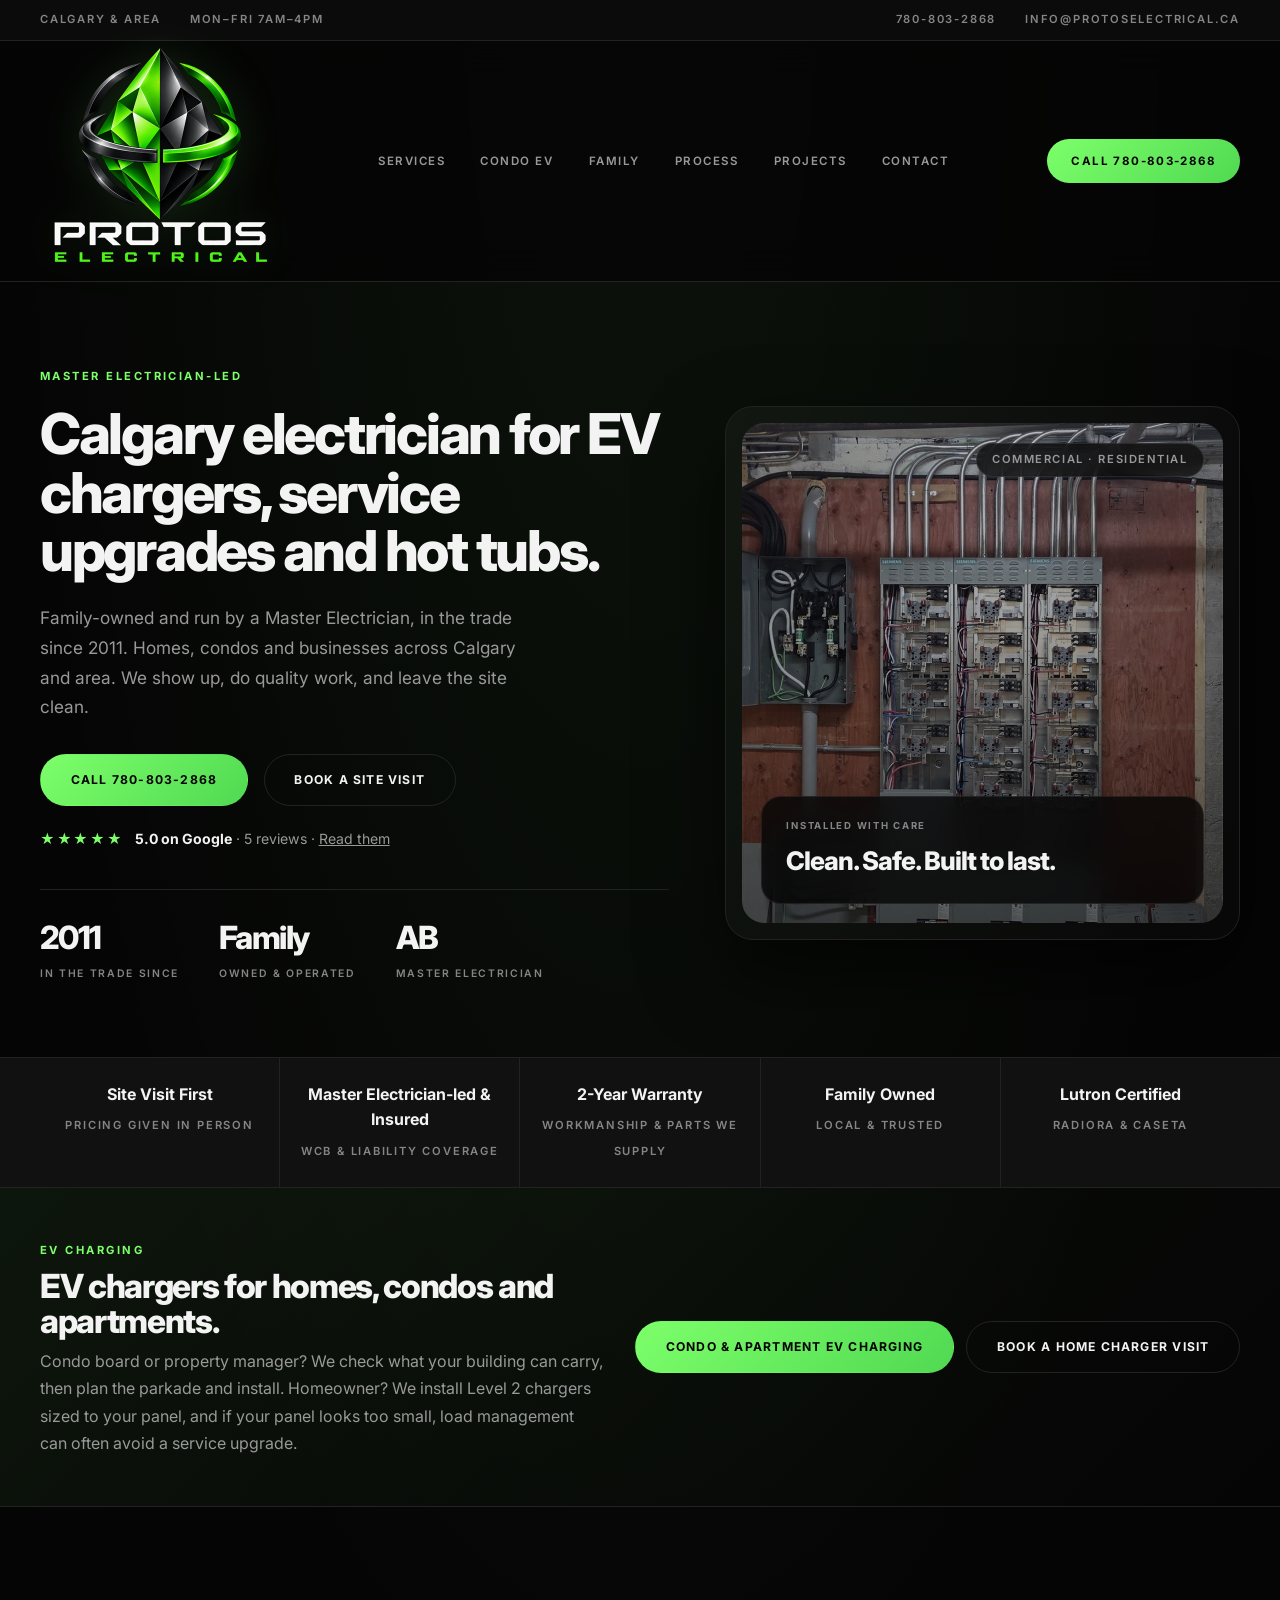
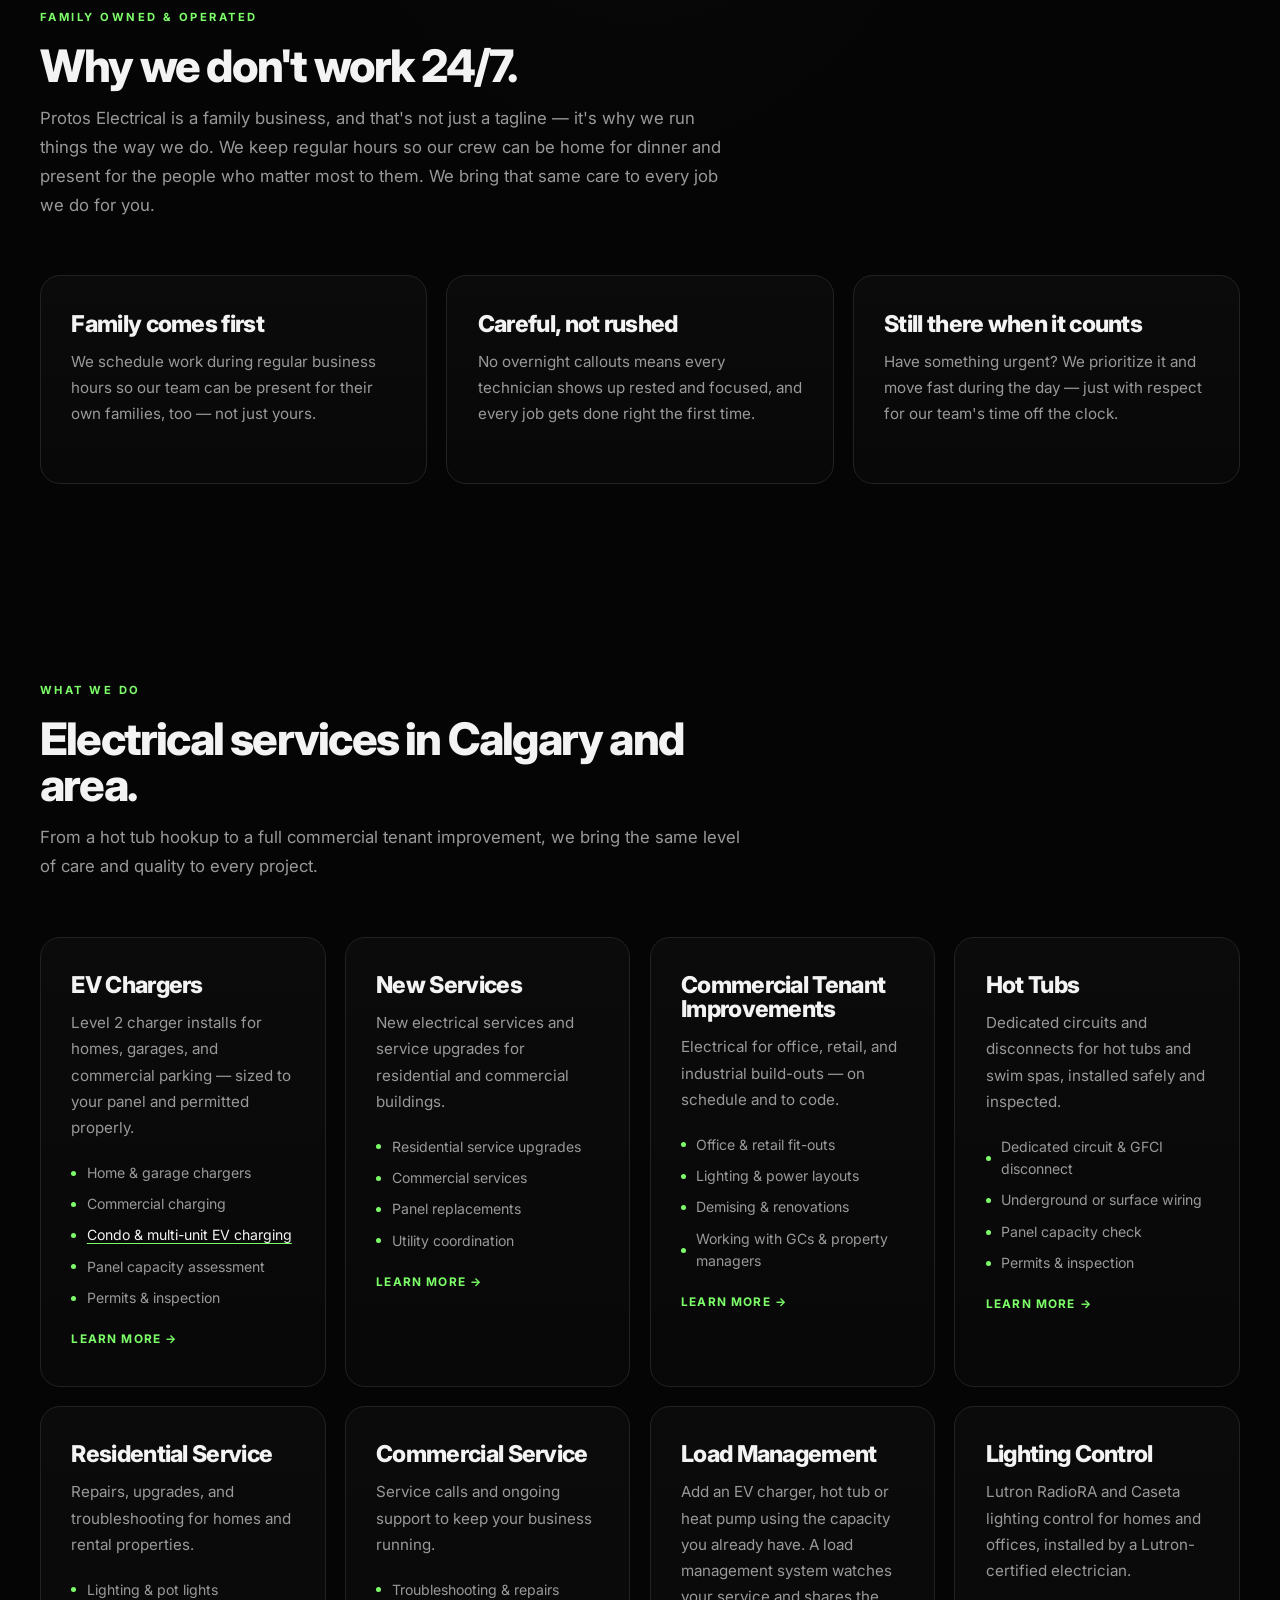
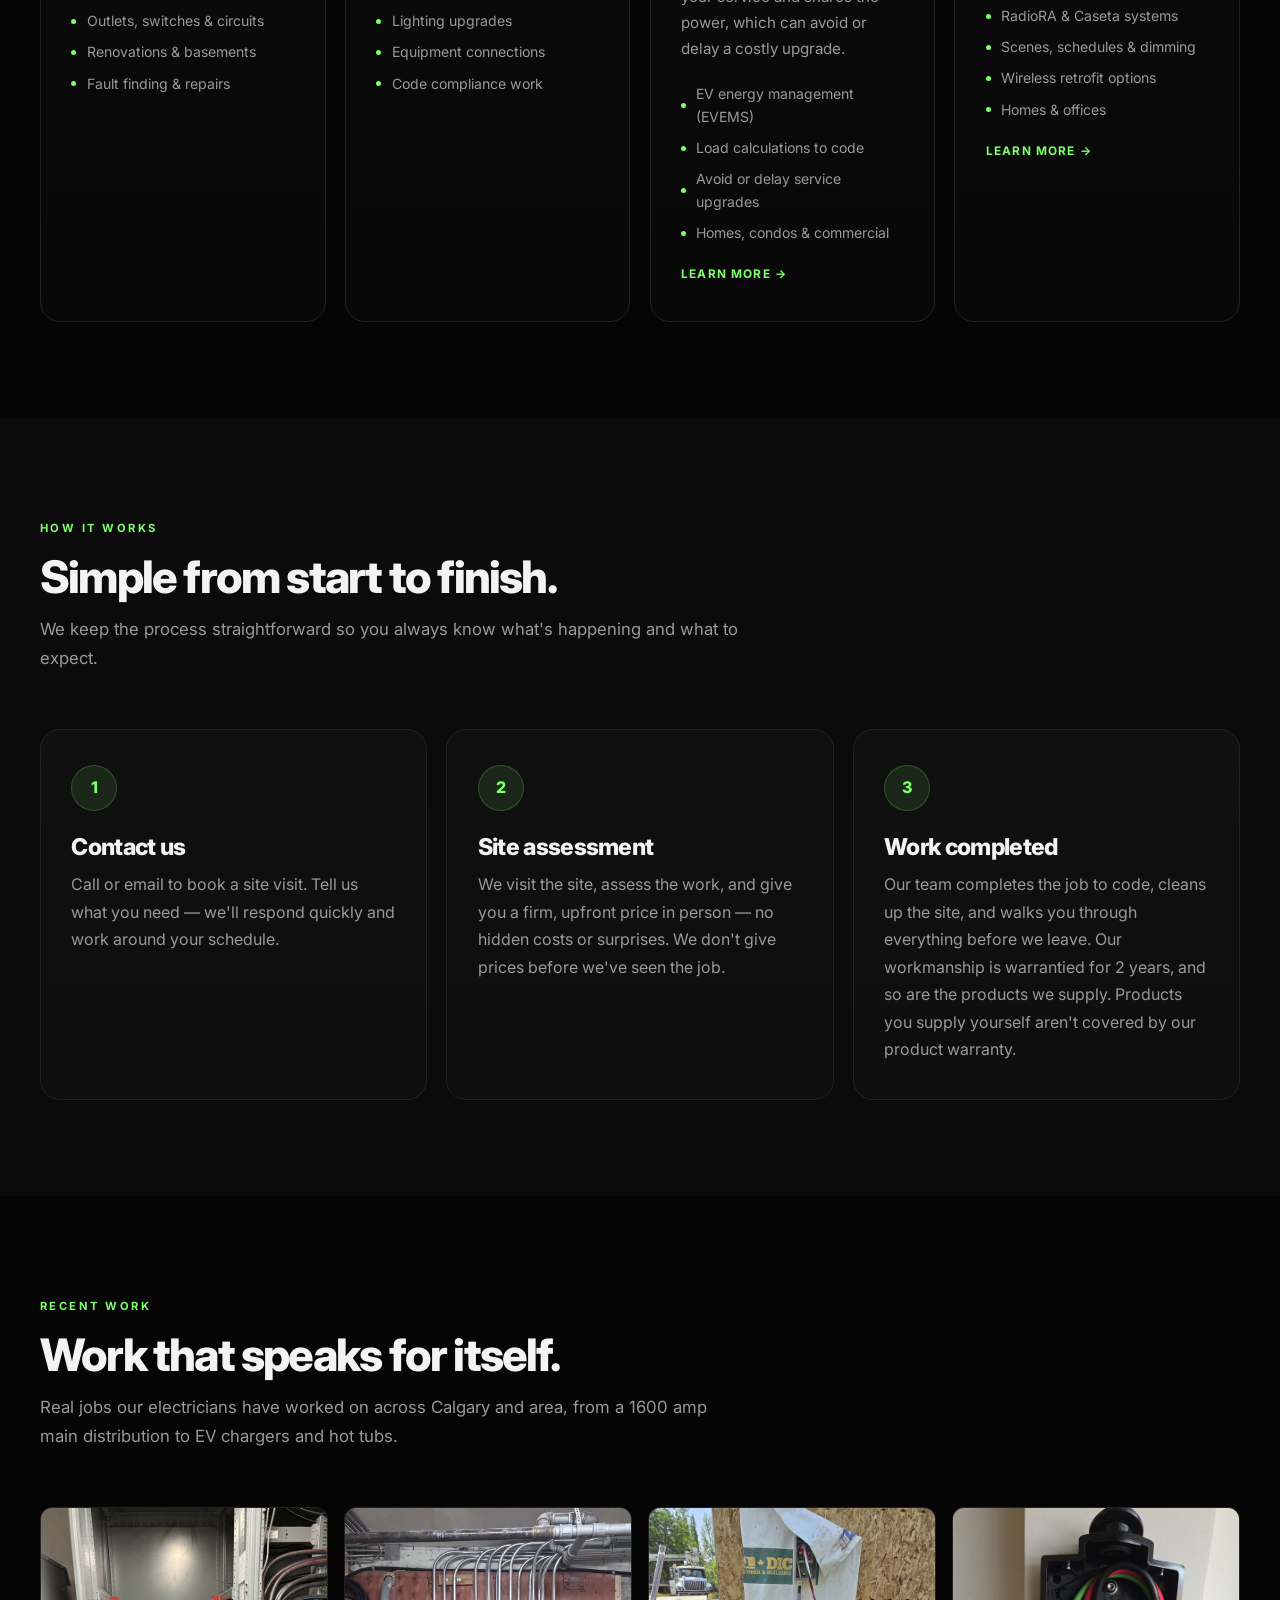
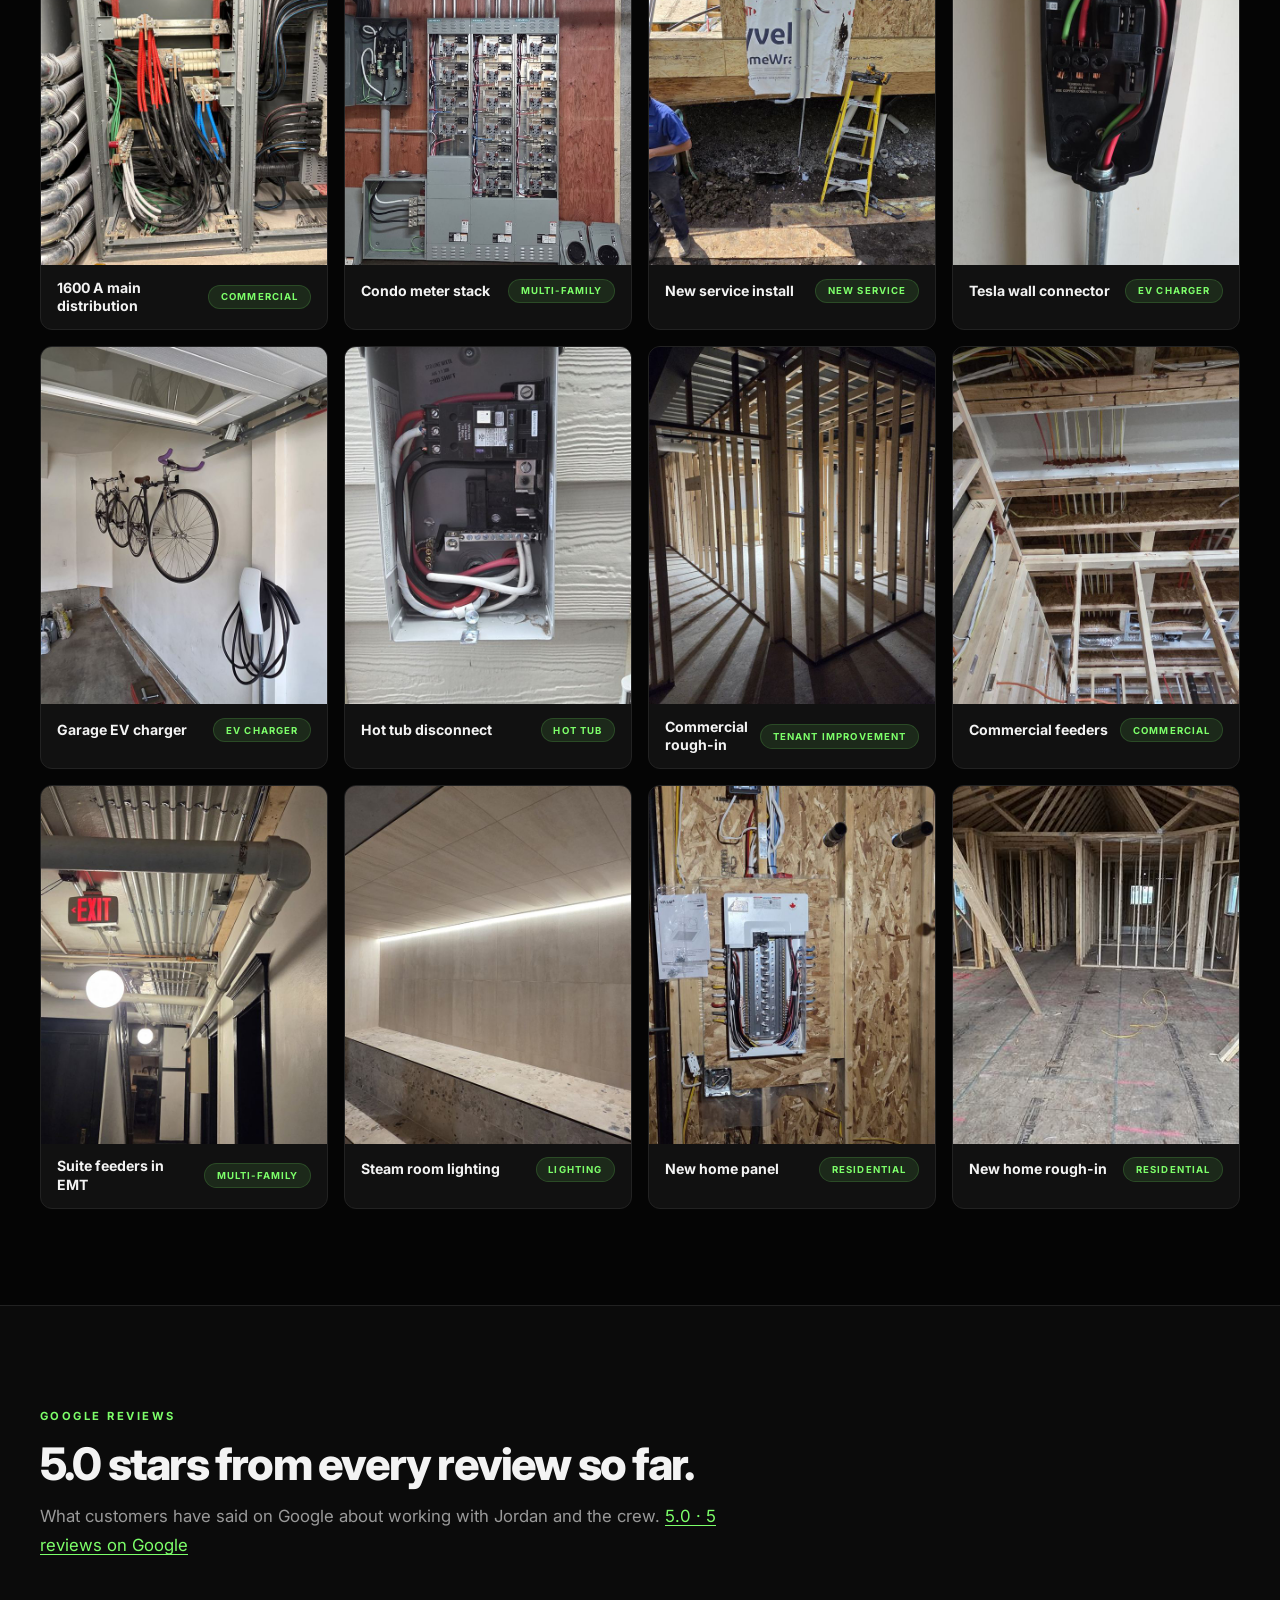
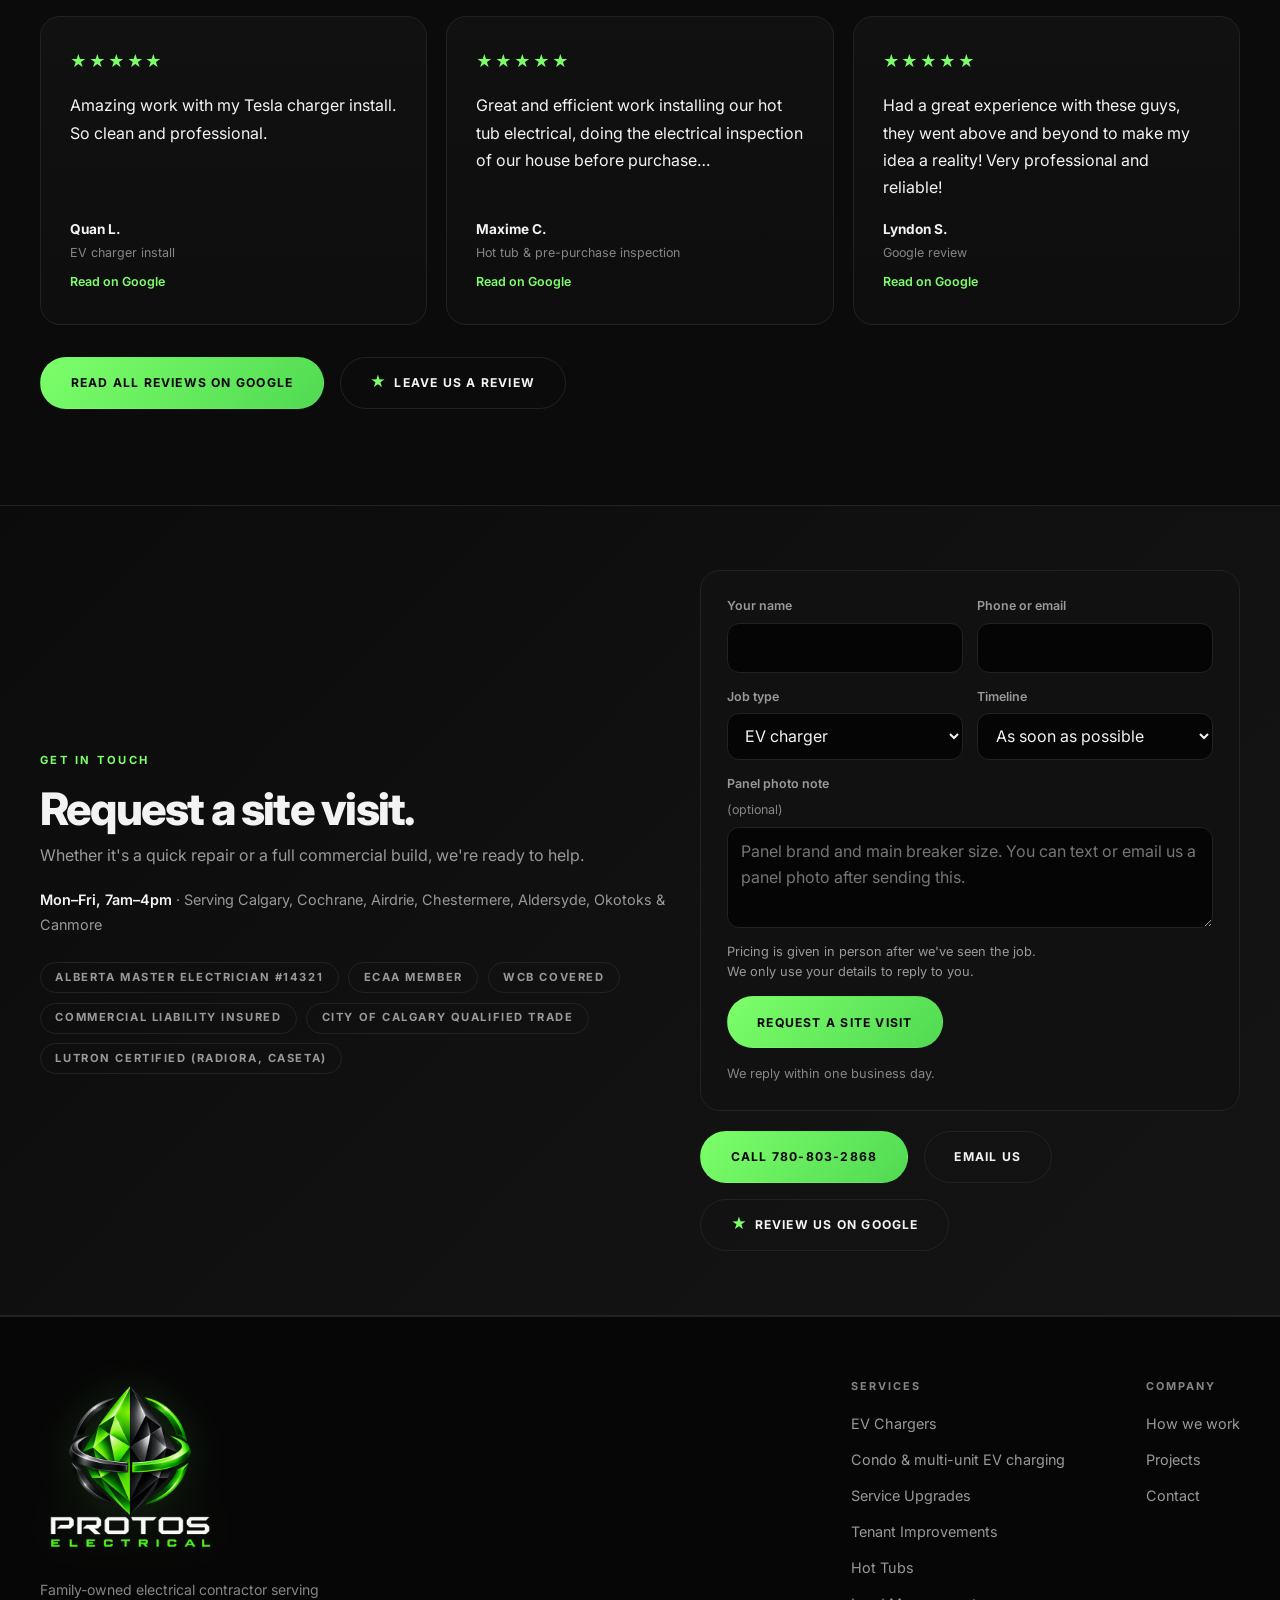
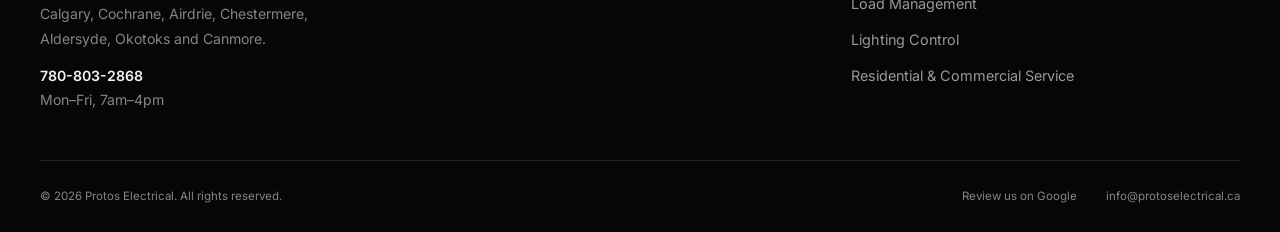
==== commit 31fb0f47: "Replace 'Licensed' claims with Master Electrician wording" ====
--- a/index.html
+++ b/index.html
@@ -592,7 +592,7 @@
       <section class="hero">
         <div class="container hero-grid">
           <div class="hero-left">
-            <span class="eyebrow">Licensed Electrical Contractor</span>
+            <span class="eyebrow">Master Electrician-led</span>
             <h1>Calgary electrician for EV chargers, service upgrades and hot tubs.</h1>
             <p>
               Family-owned and run by a Master Electrician, in the trade since 2011. Homes, condos and
@@ -617,7 +617,7 @@
               </div>
               <div class="stat">
                 <strong>AB</strong>
-                <span>Licensed</span>
+                <span>Master Electrician</span>
               </div>
             </div>
           </div>
@@ -646,7 +646,7 @@
             <span>Pricing given in person</span>
           </div>
           <div class="trust-item">
-            <strong>Licensed &amp; Insured</strong>
+            <strong>Master Electrician-led &amp; Insured</strong>
             <span>WCB &amp; liability coverage</span>
           </div>
           <div class="trust-item">
@@ -934,8 +934,7 @@
             <p>Whether it's a quick repair or a full commercial build, we're ready to help.</p>
             <p class="hours-line"><strong>Mon–Fri, 7am–4pm</strong> · Serving Calgary, Cochrane, Airdrie, Chestermere, Aldersyde, Okotoks &amp; Canmore</p>
             <div class="certifications">
-              <span class="cert-badge">Master Electrician</span>
-              <span class="cert-badge">Alberta Licensed</span>
+              <span class="cert-badge">Alberta Master Electrician #14321</span>
               <span class="cert-badge">ECAA Member</span>
               <span class="cert-badge">WCB Covered</span>
               <span class="cert-badge">Commercial Liability Insured</span>
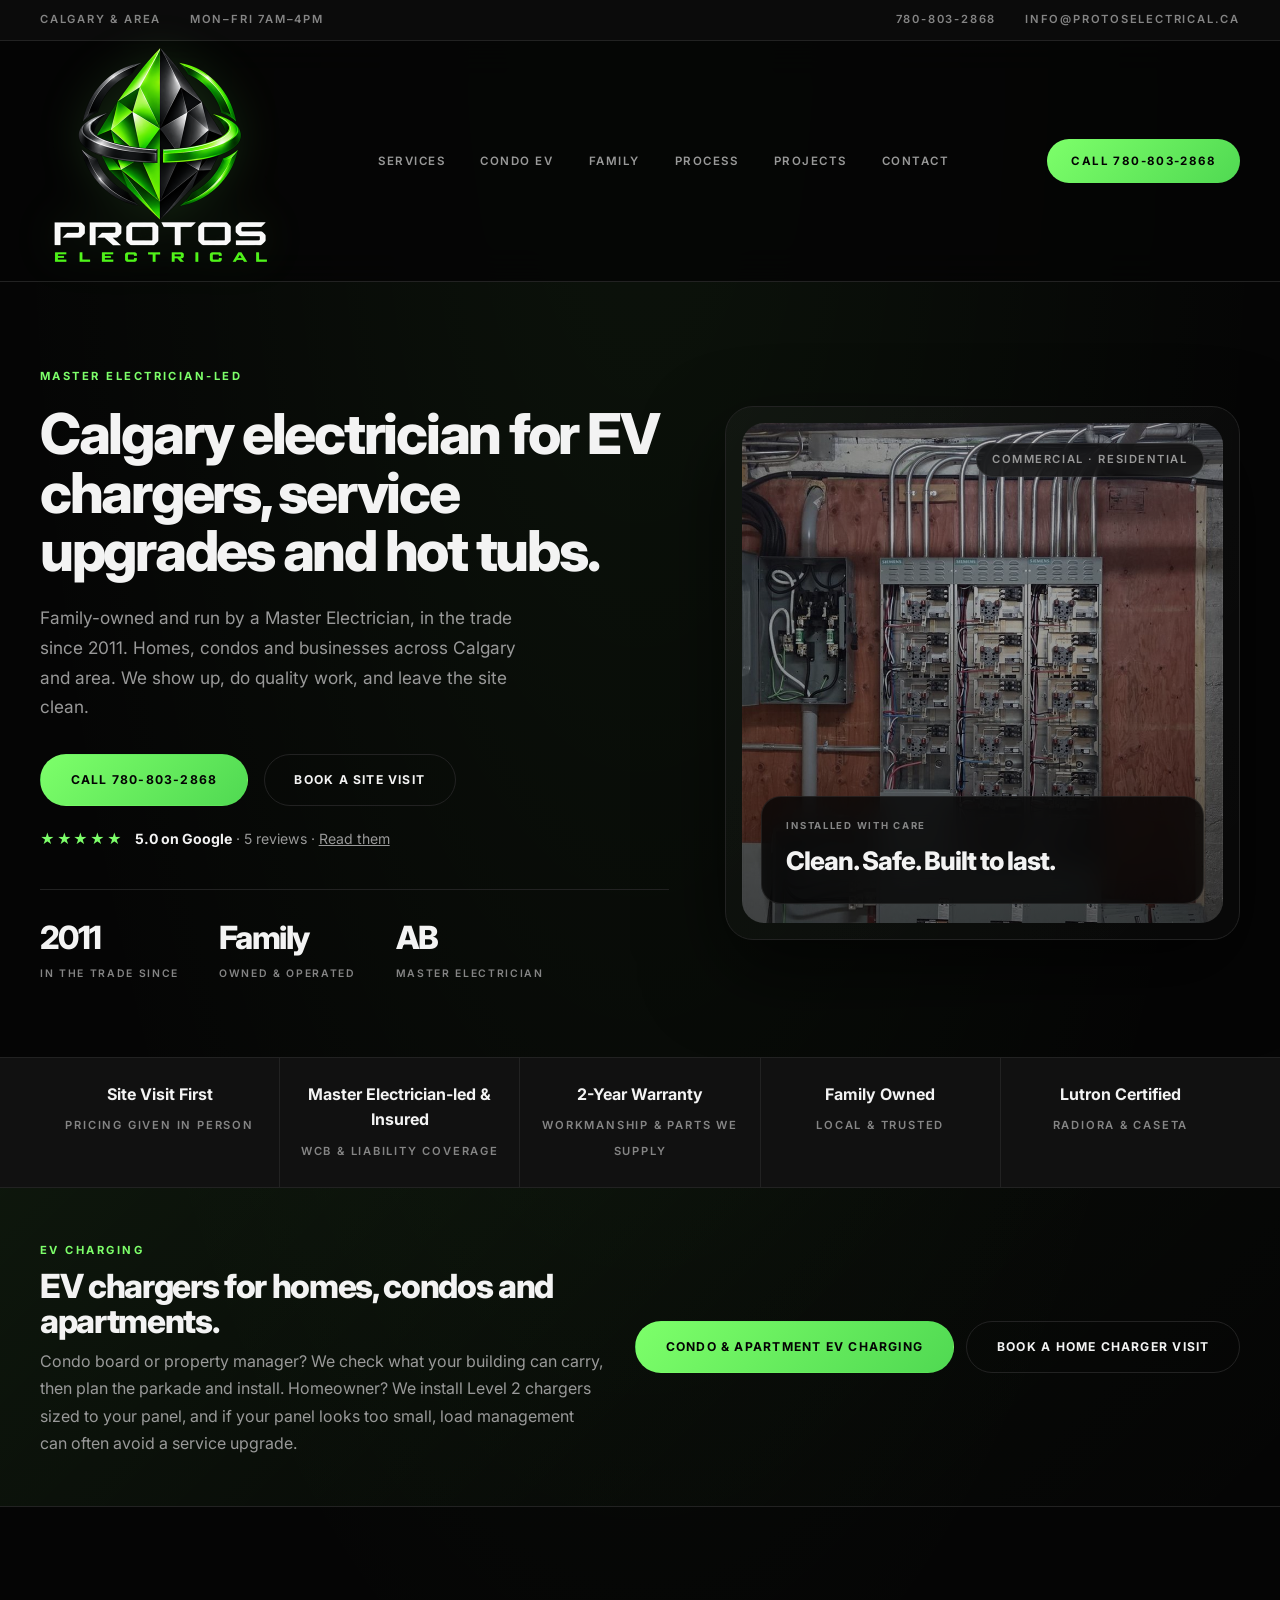
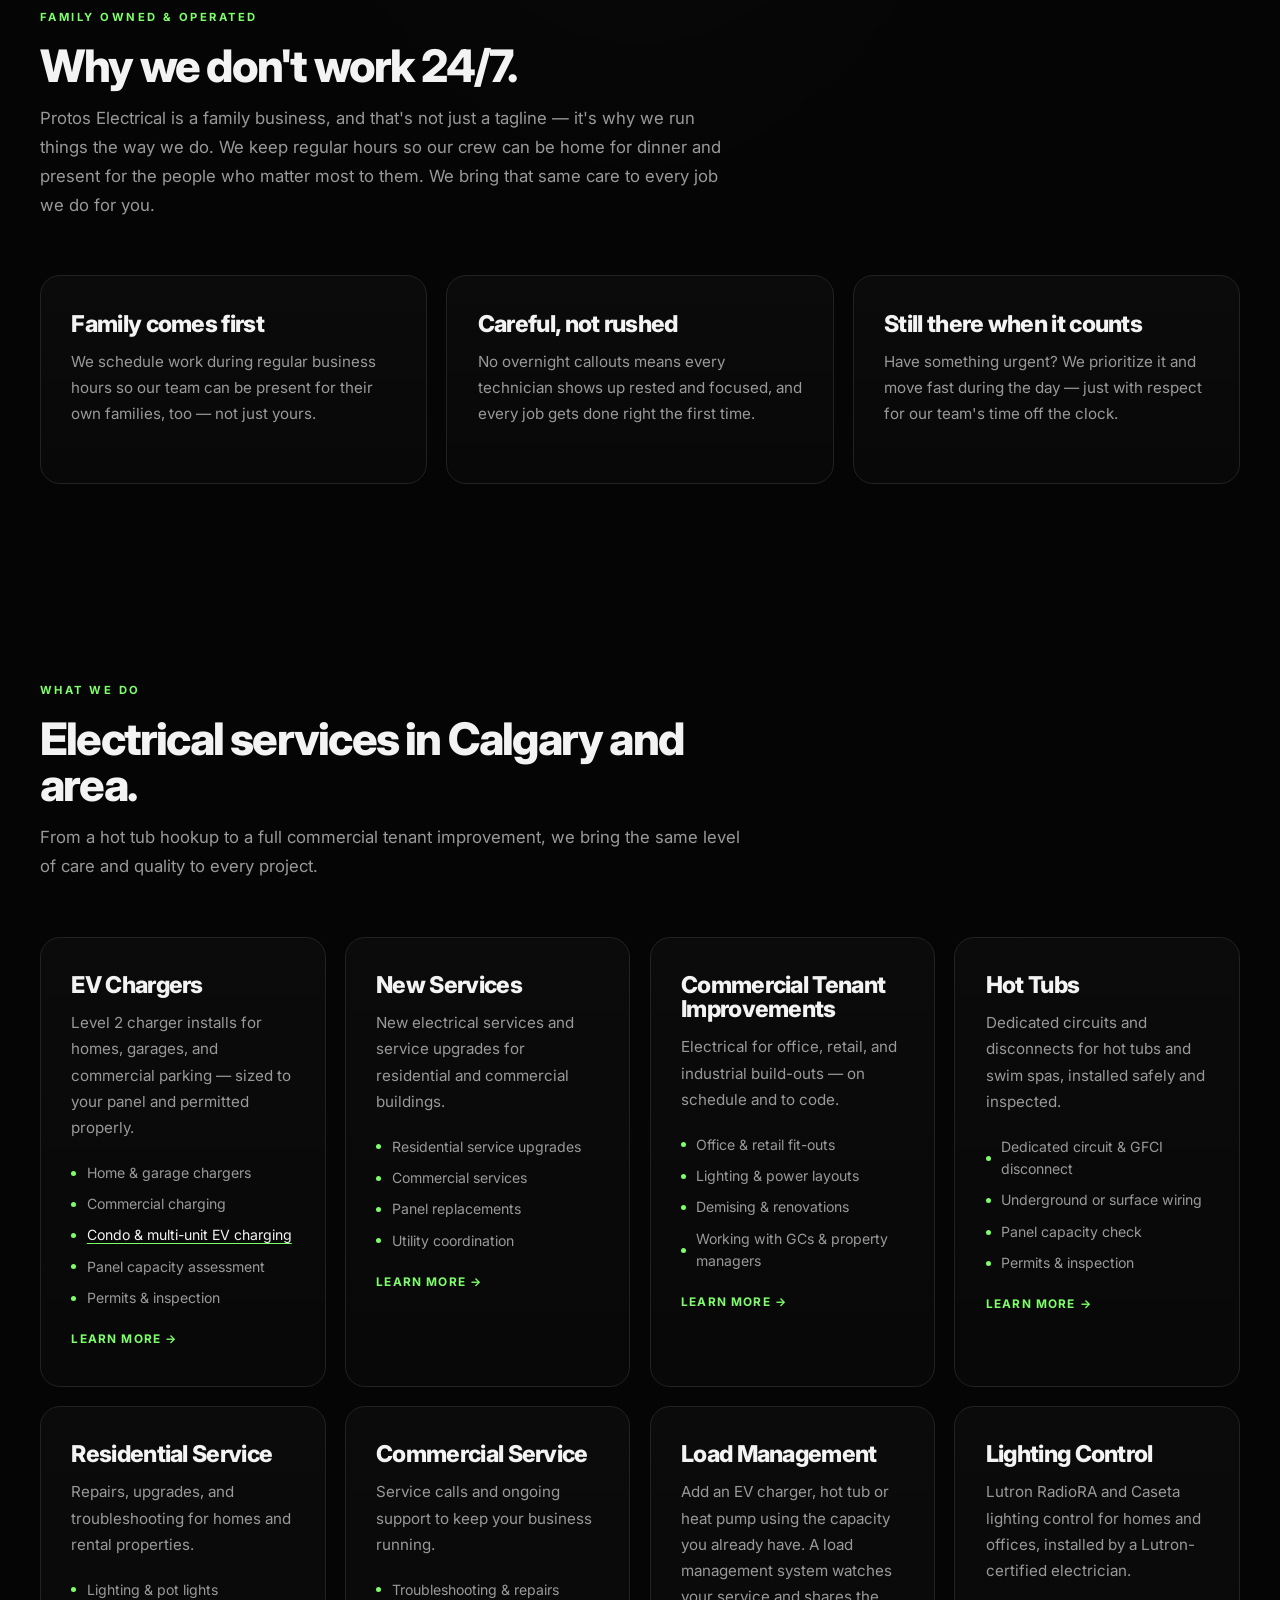
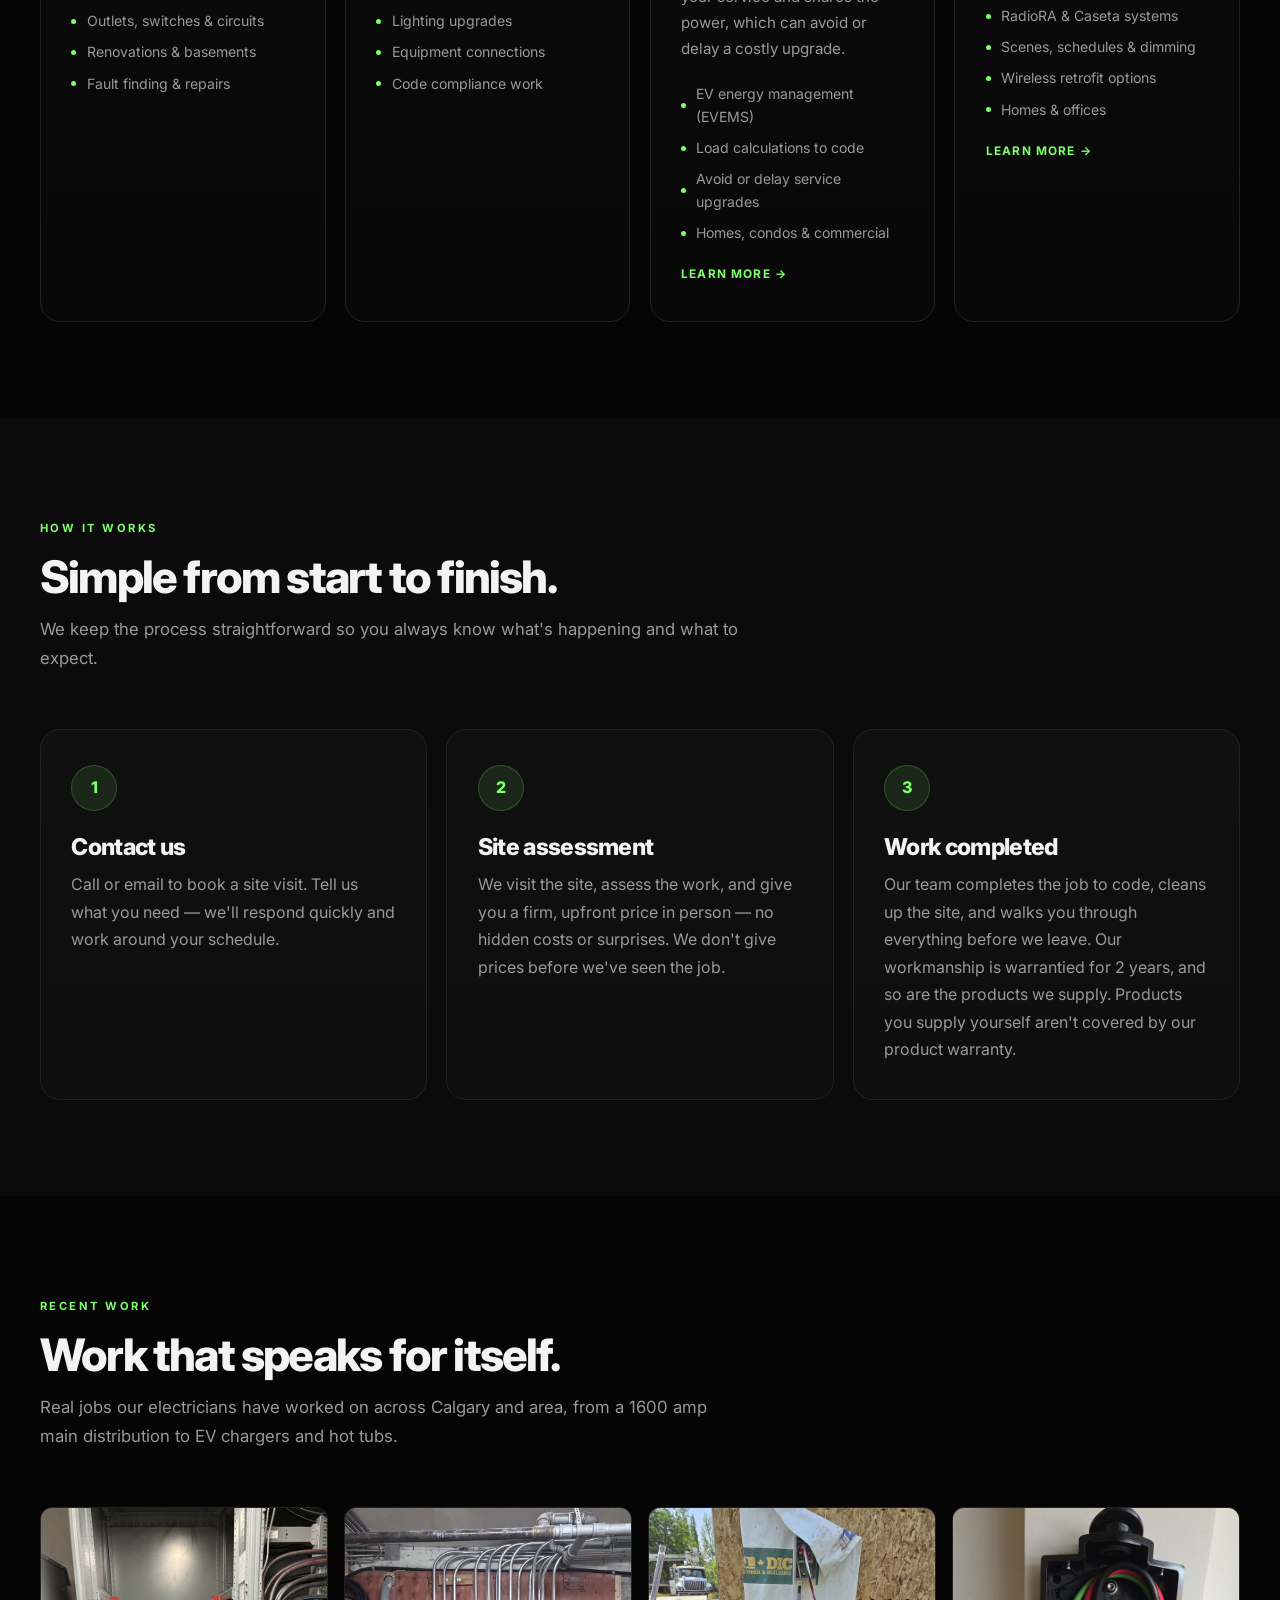
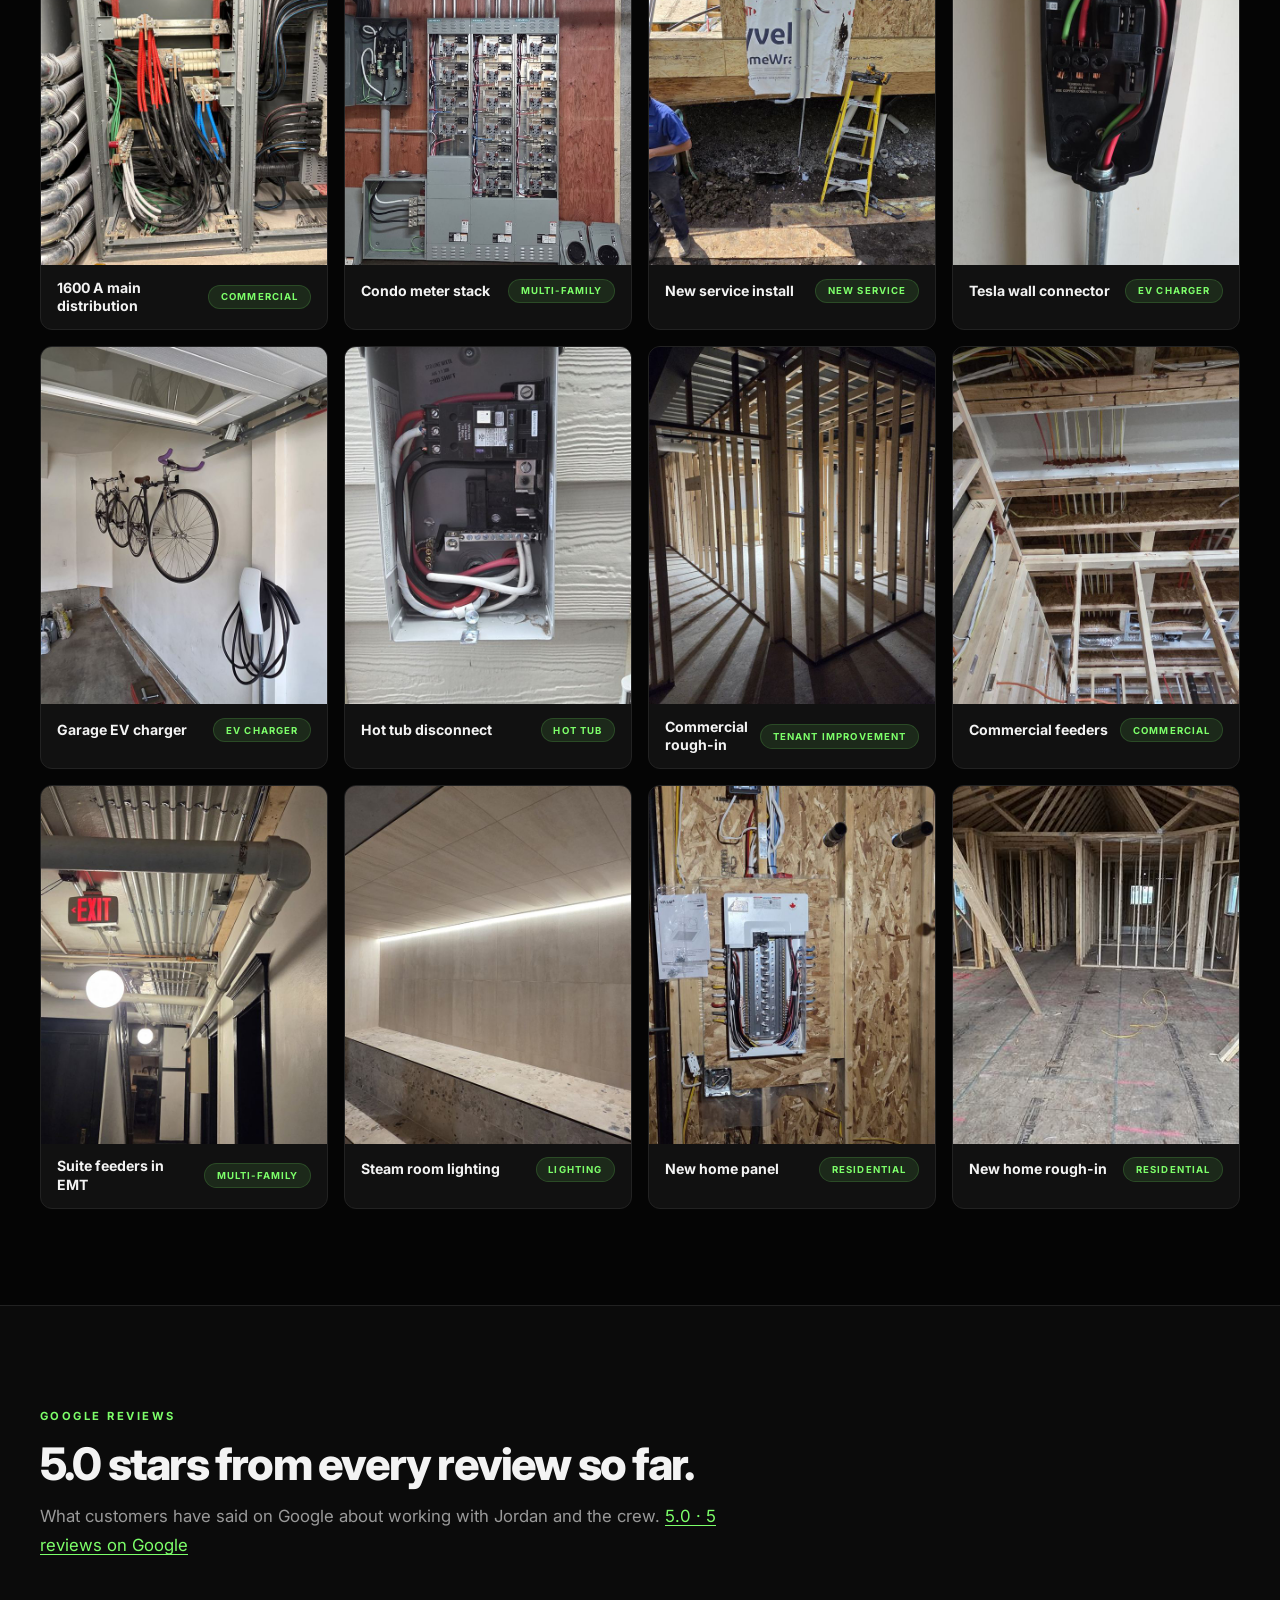
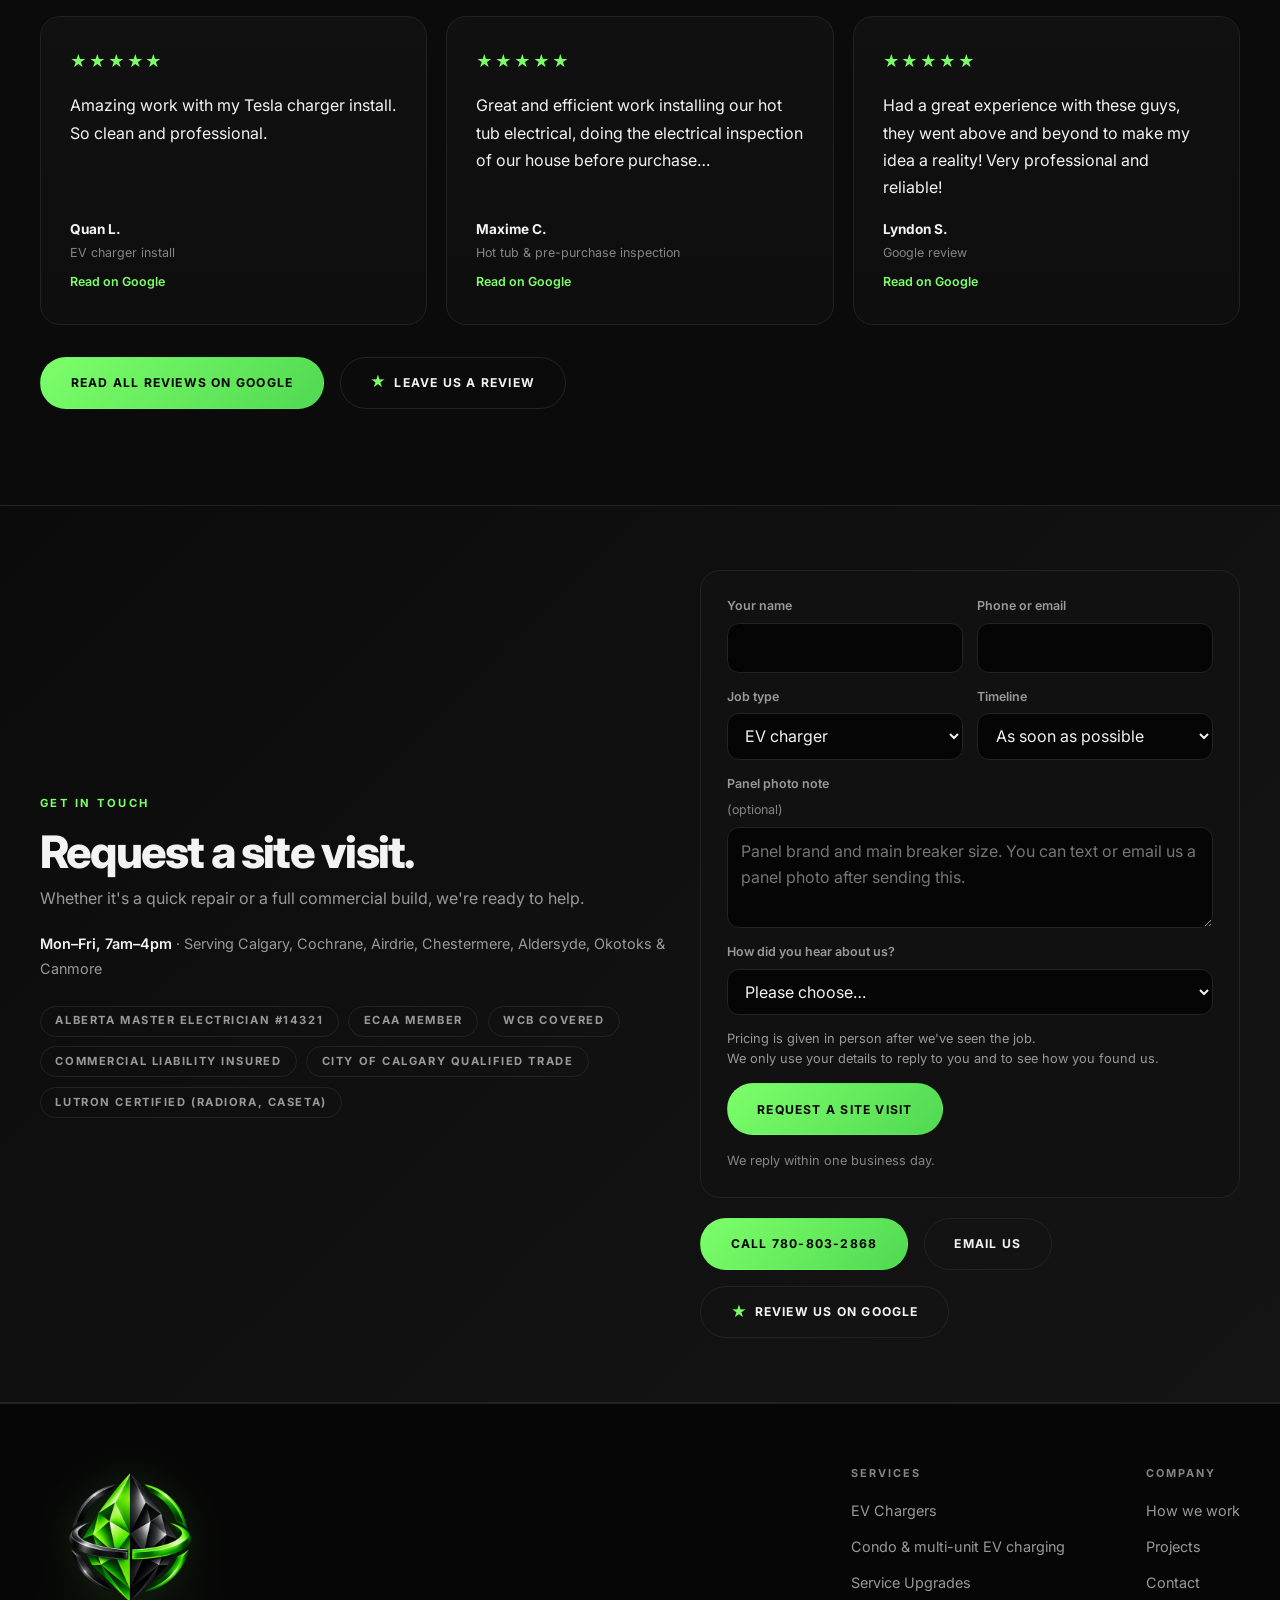
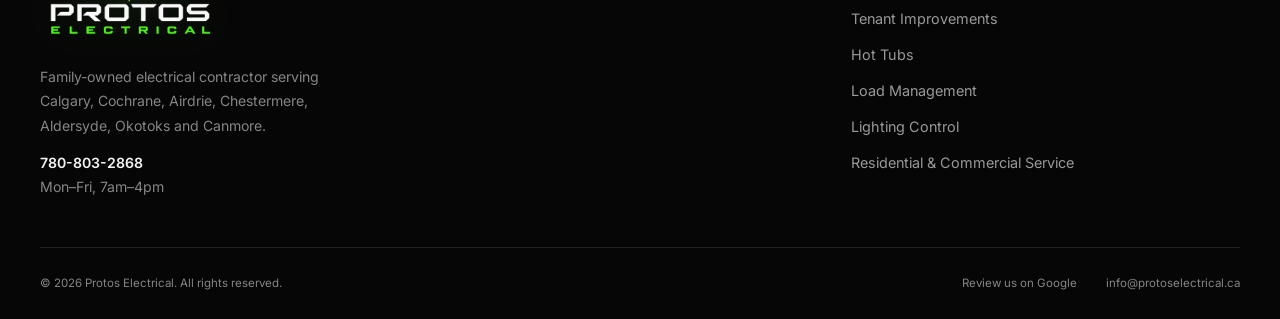
==== commit e7426e4b: "Add 'How did you hear about us?' and ad tracking to lead forms" ====
--- a/index.html
+++ b/index.html
@@ -972,8 +972,23 @@
             <label>Panel photo note <span class="optional">(optional)</span>
               <textarea name="panel" rows="3" placeholder="Panel brand and main breaker size. You can text or email us a panel photo after sending this."></textarea>
             </label>
+            <label>How did you hear about us?
+              <select name="heard_about" required>
+                <option value="">Please choose…</option>
+                <option>Google search</option>
+                <option>Google Maps / Business Profile</option>
+                <option>Google ad</option>
+                <option>Facebook or Instagram</option>
+                <option>Nextdoor</option>
+                <option>Door hanger or flyer</option>
+                <option>Yard sign or truck</option>
+                <option>Referral from a friend</option>
+                <option>Repeat customer</option>
+                <option>Other</option>
+              </select>
+            </label>
             <label class="hp-field" aria-hidden="true">Leave this empty<input name="_gotcha" tabindex="-1" autocomplete="off" /></label>
-            <p class="form-note">Pricing is given in person after we've seen the job.<br />We only use your details to reply to you.</p>
+            <p class="form-note">Pricing is given in person after we've seen the job.<br />We only use your details to reply to you and to see how you found us.</p>
             <button class="button button-primary" type="submit">Request a site visit</button>
             <p class="form-msg" id="quote-msg" role="status">We reply within one business day.</p>
           </form>
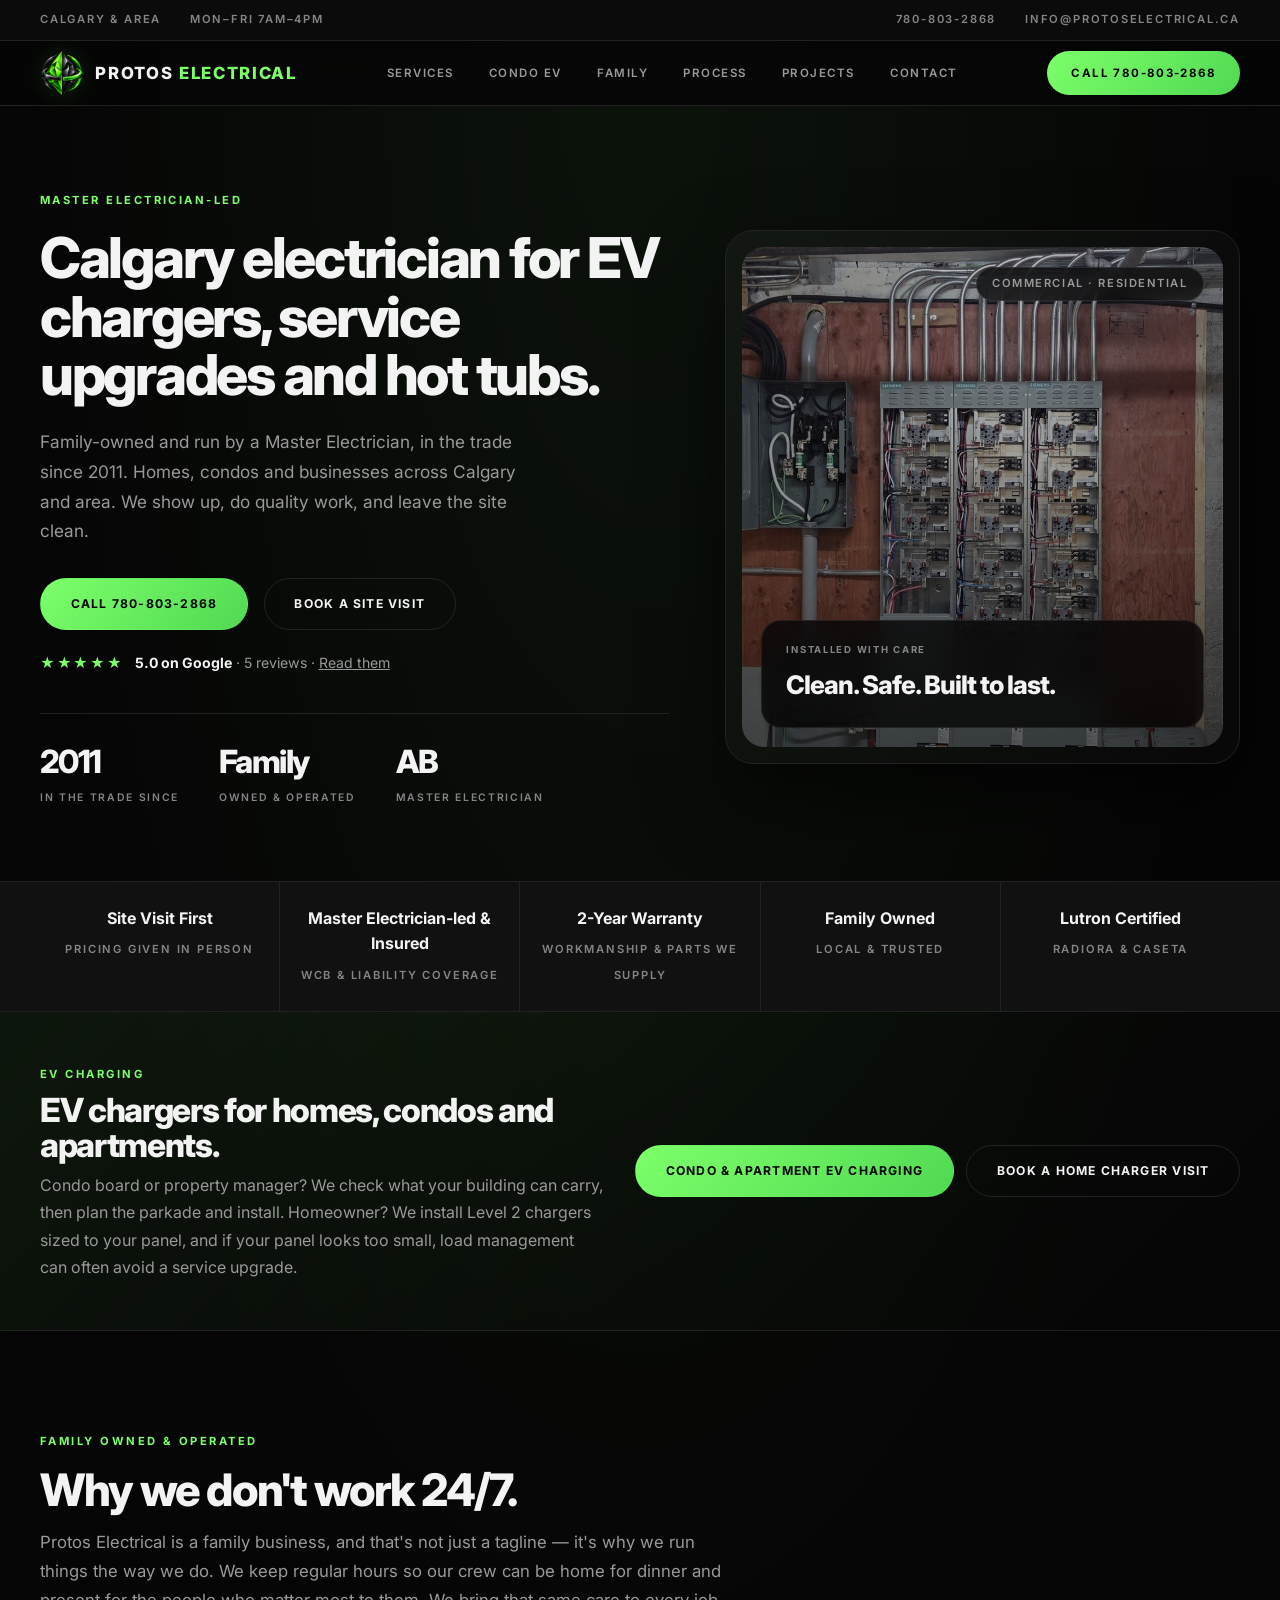
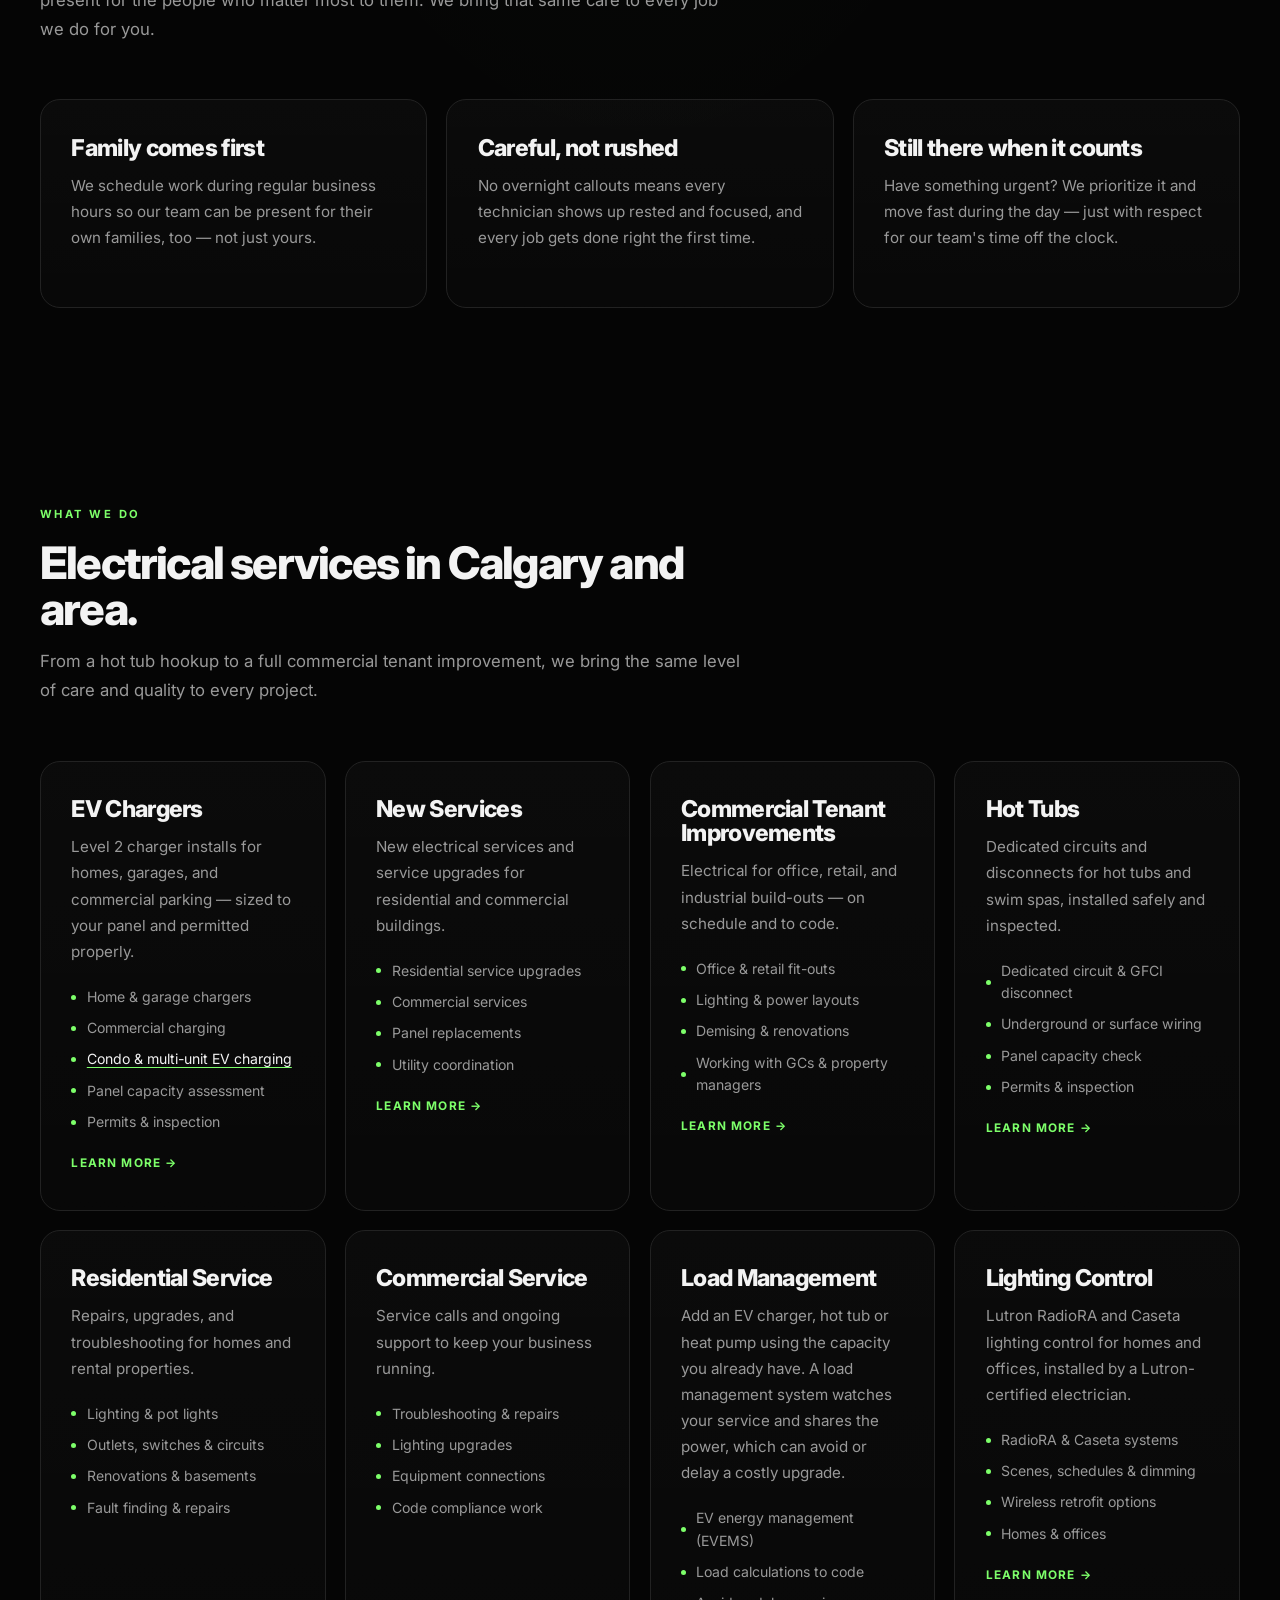
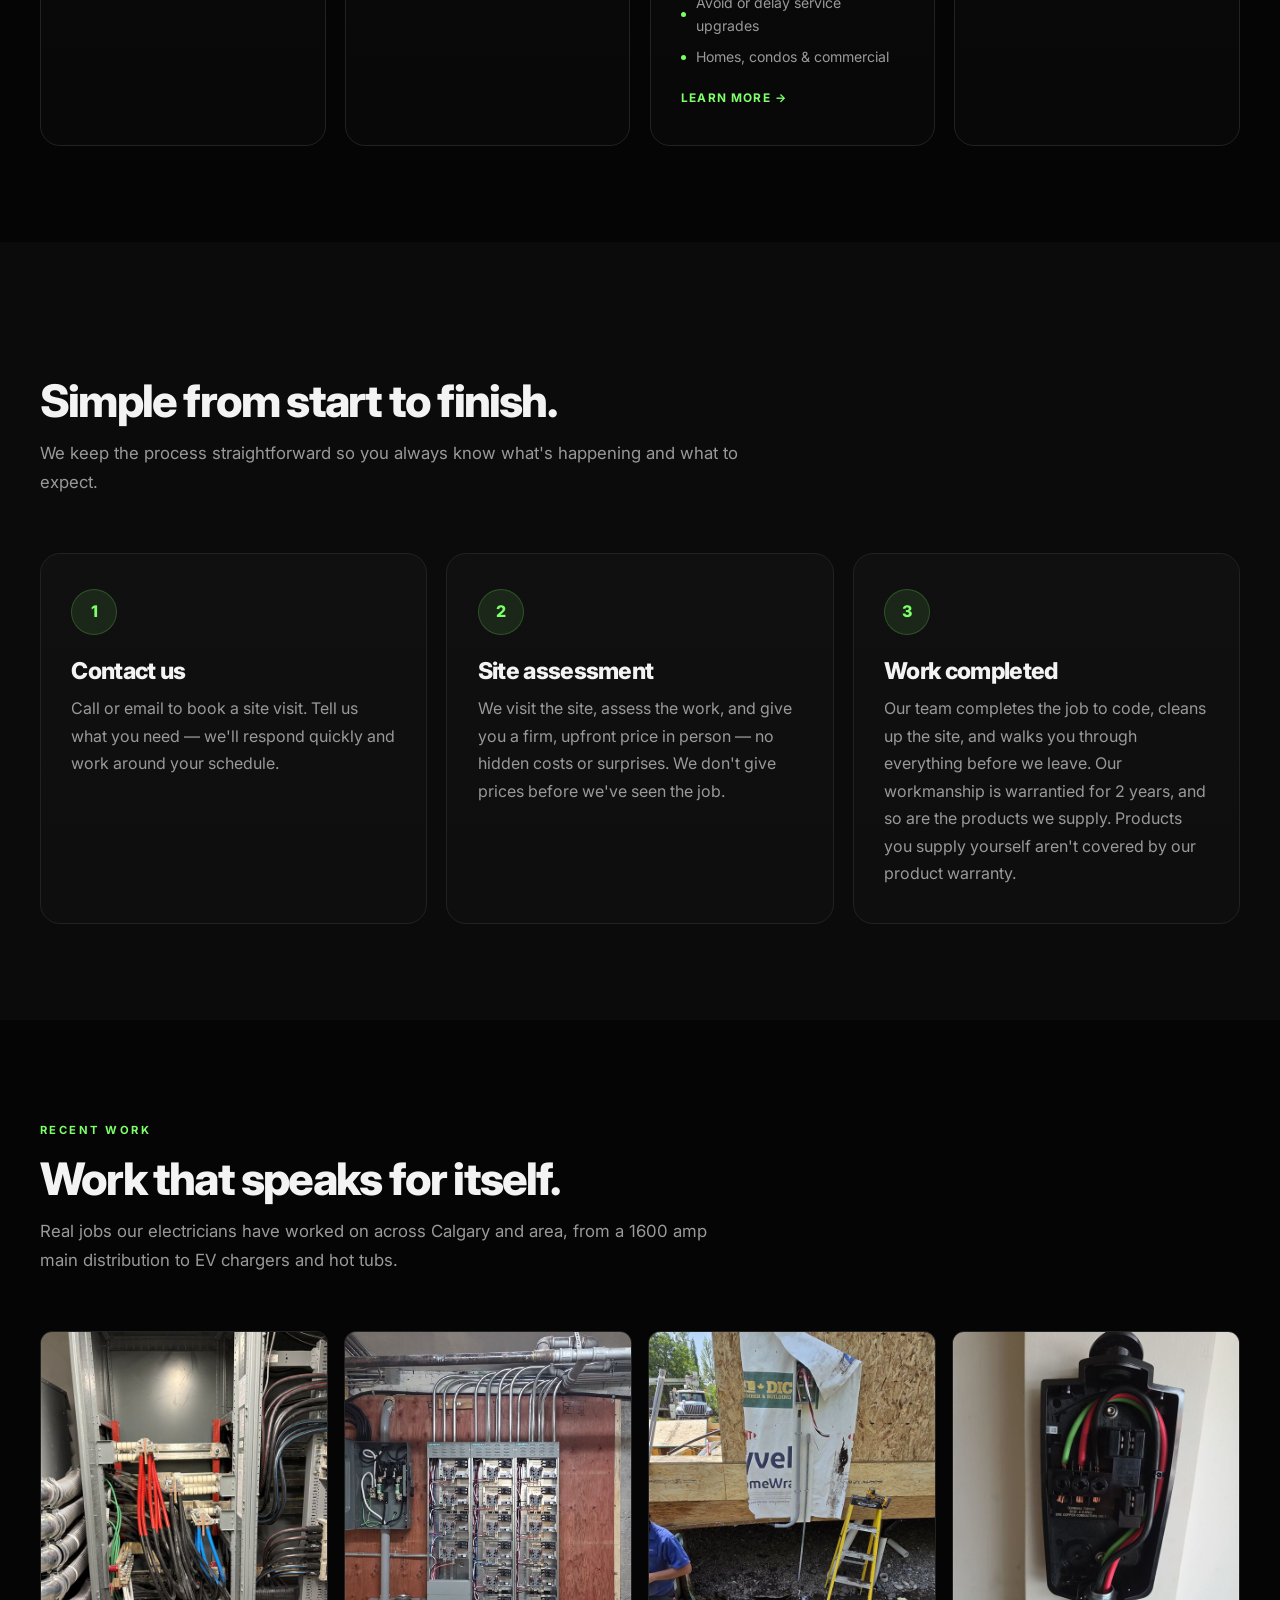
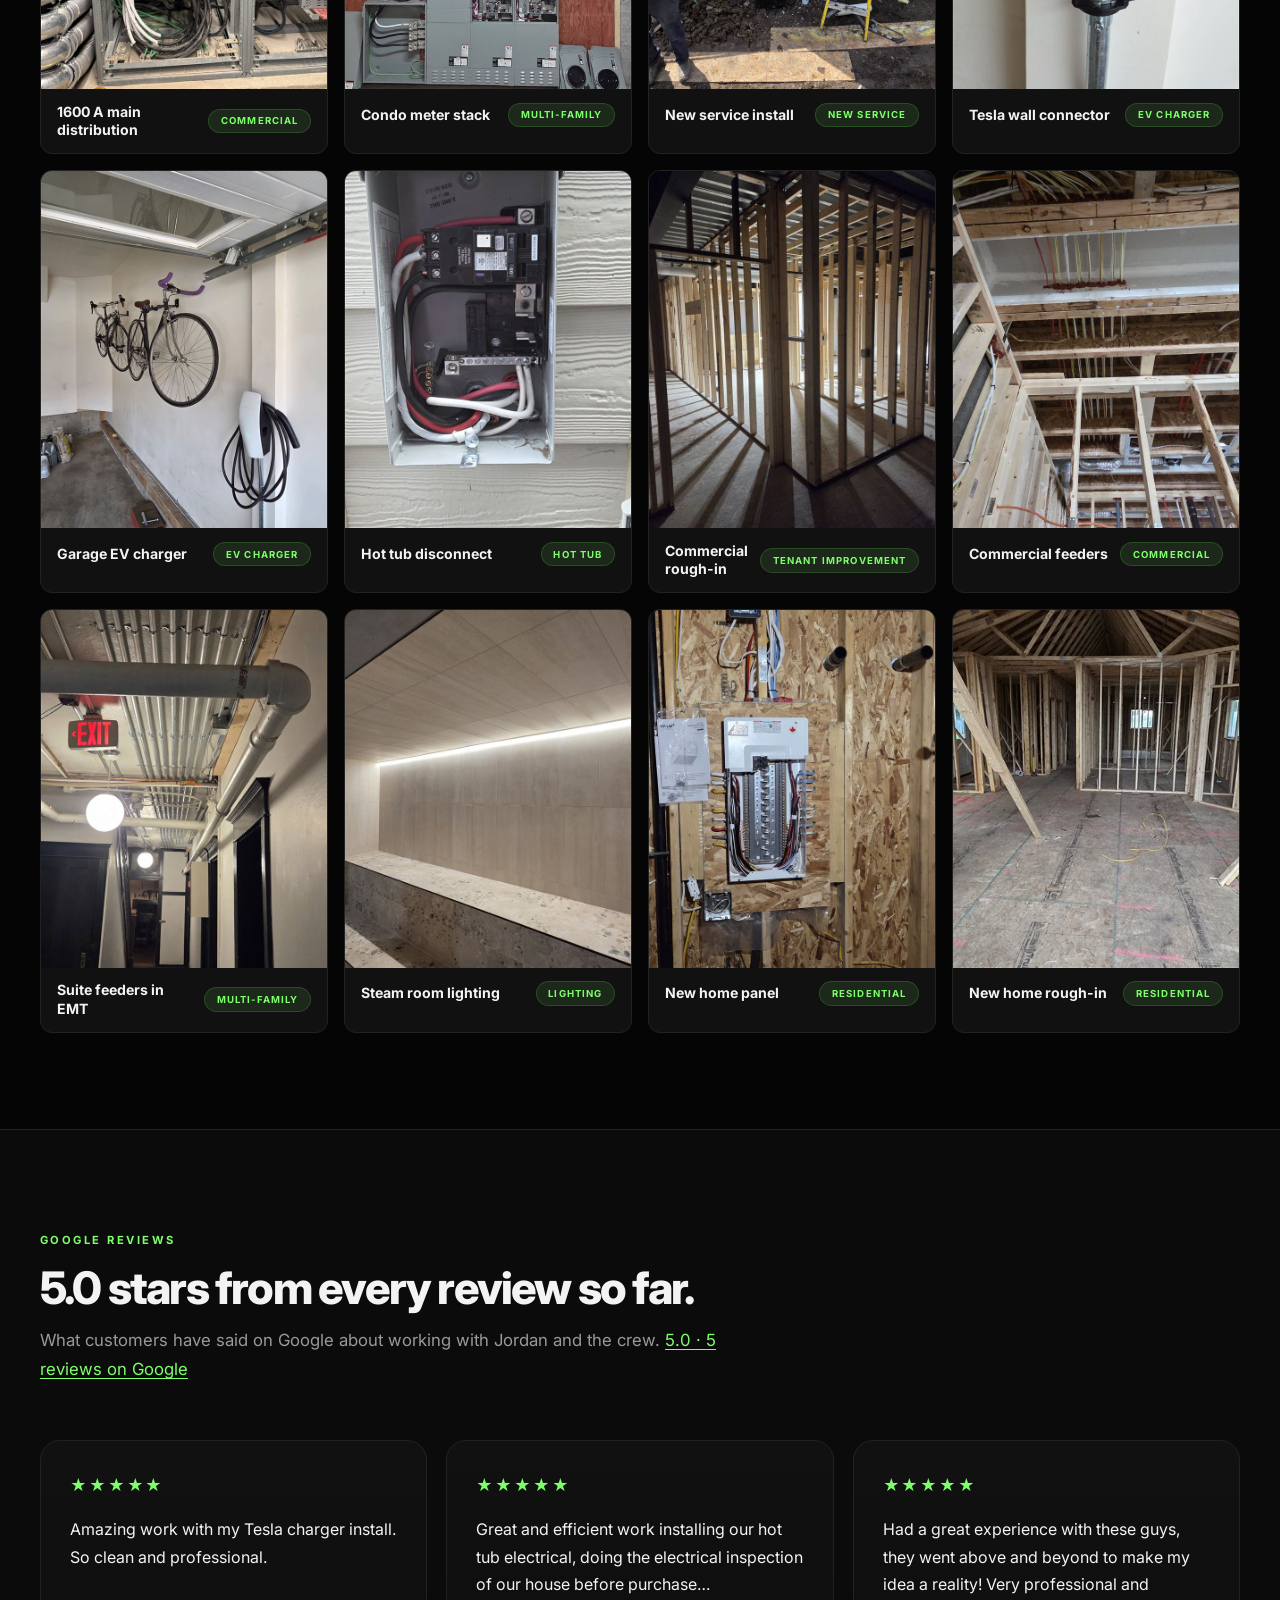
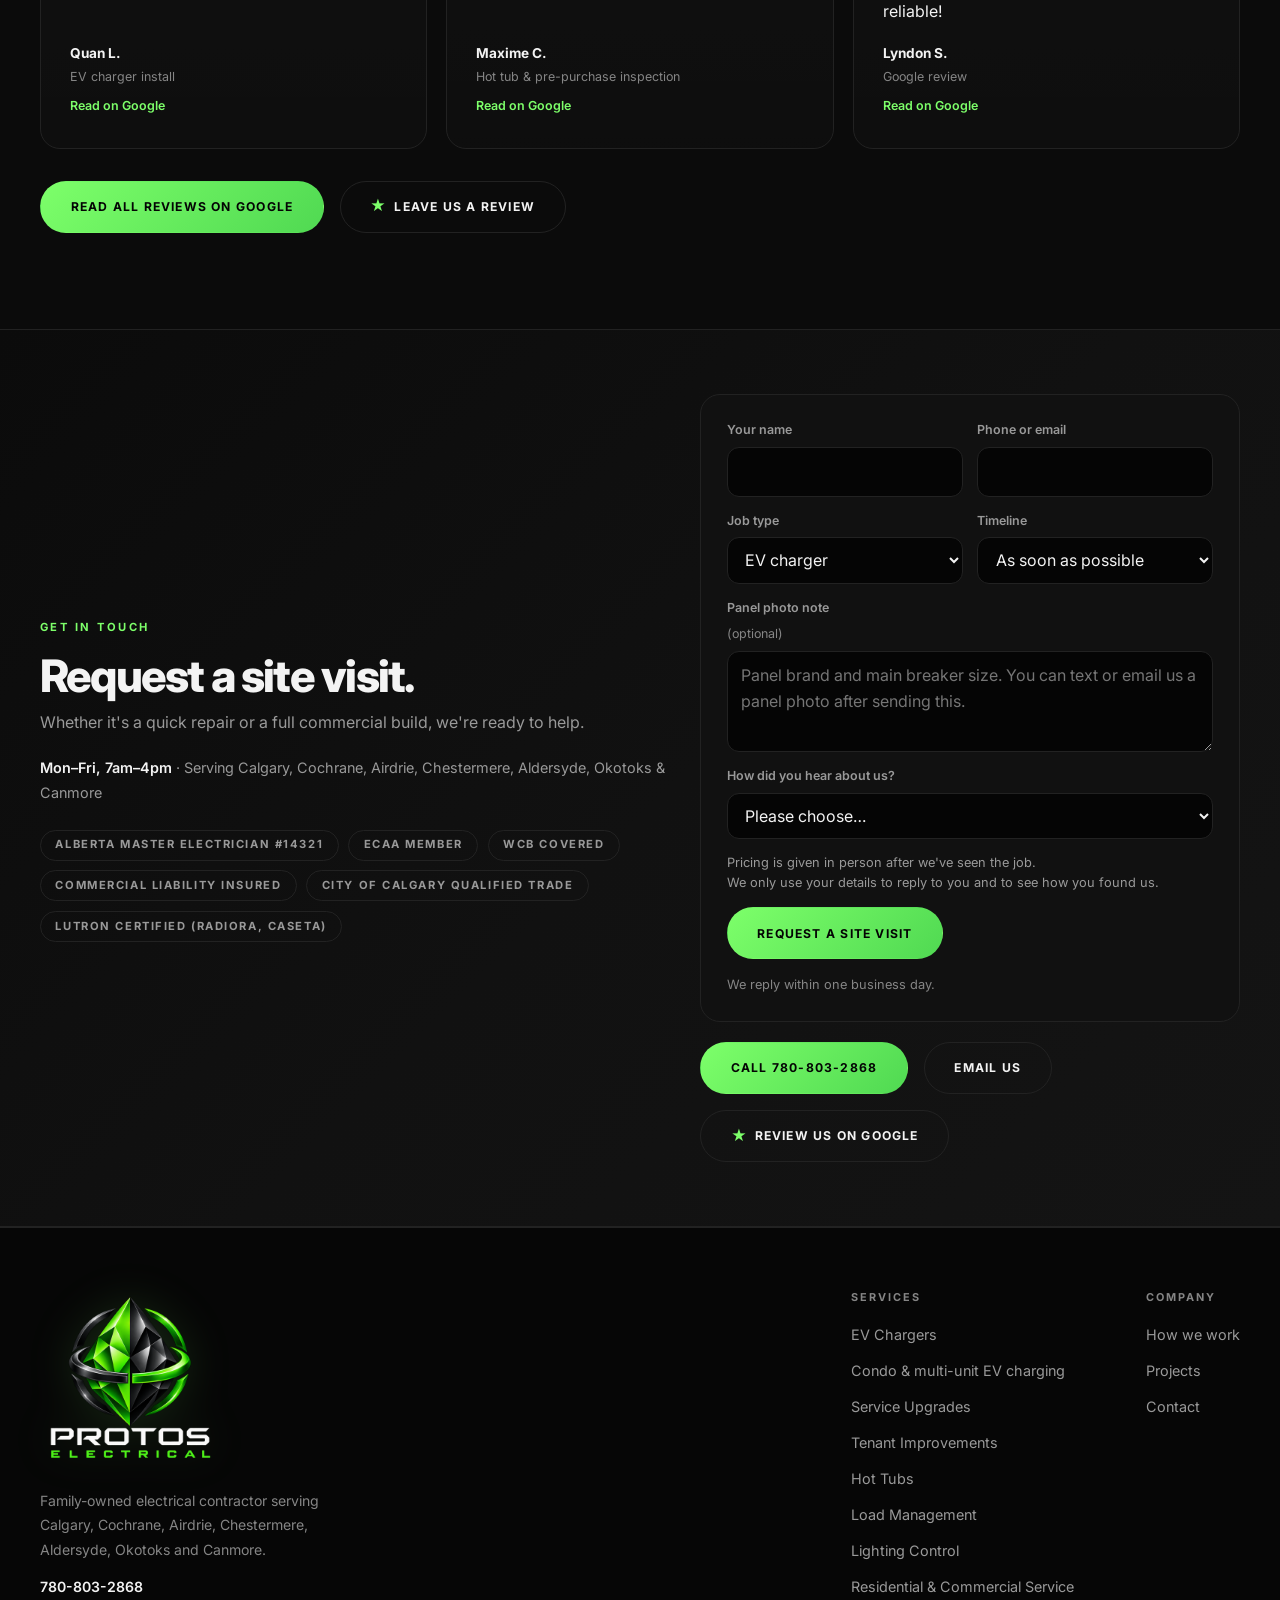
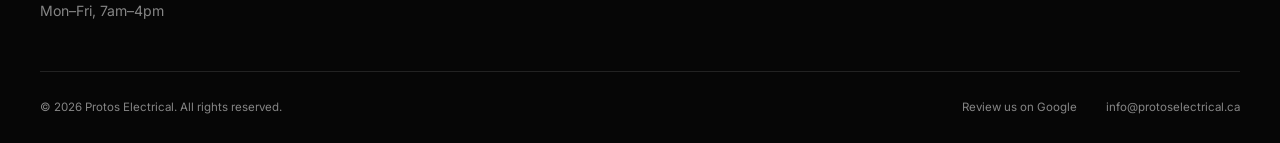
==== commit 2d16a46f: "Smaller header logo with name as text, compact header on scroll, phone menu fixes" ====
--- a/index.html
+++ b/index.html
@@ -547,7 +547,7 @@
     <header class="site-header">
       <div class="container header-inner">
         <a href="#top" class="brand" aria-label="Protos Electrical — home">
-          <img class="brand-mark" src="assets/protos-logo.png" alt="Protos Electrical" />
+          <img class="brand-icon" src="assets/protos-mark.png" alt="" width="128" height="128"><span class="brand-name">Protos <span>Electrical</span></span>
         </a>
 
         <nav class="main-nav" aria-label="Primary navigation">
--- a/assets/site.css
+++ b/assets/site.css
@@ -70,8 +70,13 @@
 
 /* Header */
 .site-header { position: sticky; top: 0; z-index: 120; background: rgba(5,5,5,0.88); border-bottom: 1px solid var(--line); backdrop-filter: blur(18px); -webkit-backdrop-filter: blur(18px); }
-.header-inner { display: flex; align-items: center; justify-content: space-between; gap: 1.5rem; min-height: 80px; }
-.brand { display: inline-flex; align-items: center; flex-shrink: 0; }
+.header-inner { display: flex; align-items: center; justify-content: space-between; gap: 1.5rem; min-height: 64px; transition: min-height 0.25s ease; }
+.brand { display: inline-flex; align-items: center; gap: 0.7rem; min-height: 44px; flex-shrink: 1; min-width: 0; }
+.brand-icon { width: 44px; height: 44px; flex-shrink: 0; filter: drop-shadow(0 0 14px rgba(125,255,106,0.14)); transition: width 0.25s ease, height 0.25s ease; }
+.brand-name { font-size: 1.05rem; font-weight: 800; letter-spacing: 0.1em; line-height: 1; text-transform: uppercase; white-space: nowrap; color: var(--text); }
+.brand-name span { color: var(--accent); }
+.site-header.is-compact .header-inner { min-height: 52px; }
+.site-header.is-compact .brand-icon { width: 34px; height: 34px; }
 .brand-mark { width: min(240px, 50vw); height: auto; filter: drop-shadow(0 0 22px rgba(125,255,106,0.14)); }
 .main-nav { display: flex; align-items: center; gap: 2.2rem; font-size: 0.72rem; font-weight: 600; letter-spacing: 0.13em; text-transform: uppercase; color: var(--muted); }
 .main-nav a { transition: color var(--transition); }
@@ -79,12 +84,12 @@
 .main-nav a[aria-current="page"] { color: var(--accent); }
 .nav-cta { display: inline-flex; align-items: center; justify-content: center; min-height: 44px; padding: 0 1.5rem; border-radius: 999px; font-size: 0.72rem; font-weight: 700; letter-spacing: 0.12em; text-transform: uppercase; background: linear-gradient(135deg, var(--accent), var(--accent-strong)); color: #040404; flex-shrink: 0; transition: transform var(--transition), box-shadow var(--transition); }
 .nav-cta:hover, .nav-cta:focus-visible { transform: translateY(-1px); box-shadow: 0 8px 28px rgba(125,255,106,0.22); }
-.nav-toggle { display: none; flex-direction: column; justify-content: center; gap: 5px; width: 42px; height: 42px; background: transparent; border: 1px solid var(--line); border-radius: var(--radius-sm); cursor: pointer; padding: 0 10px; flex-shrink: 0; z-index: 110; position: relative; }
+.nav-toggle { display: none; flex-direction: column; justify-content: center; gap: 5px; width: 44px; height: 44px; background: transparent; border: 1px solid var(--line); border-radius: var(--radius-sm); cursor: pointer; padding: 0 10px; flex-shrink: 0; z-index: 110; position: relative; }
 .nav-toggle span { display: block; height: 1.5px; background: var(--text); border-radius: 2px; transition: transform 0.3s ease, opacity 0.3s ease; }
 .nav-toggle.open span:nth-child(1) { transform: translateY(6.5px) rotate(45deg); }
 .nav-toggle.open span:nth-child(2) { opacity: 0; transform: scaleX(0); }
 .nav-toggle.open span:nth-child(3) { transform: translateY(-6.5px) rotate(-45deg); }
-.mobile-nav { position: fixed; inset: 0; z-index: 100; background: rgba(3,3,3,0.97); display: flex; flex-direction: column; align-items: center; justify-content: center; gap: 2.2rem; opacity: 0; visibility: hidden; pointer-events: none; transition: opacity 0.3s ease, visibility 0s linear 0.3s; }
+.mobile-nav { position: fixed; inset: 0; box-sizing: border-box; overflow-y: auto; z-index: 100; background: rgba(3,3,3,0.97); display: flex; flex-direction: column; align-items: center; justify-content: safe center; gap: 2.2rem; opacity: 0; visibility: hidden; pointer-events: none; transition: opacity 0.3s ease, visibility 0s linear 0.3s; }
 .mobile-nav.open { opacity: 1; visibility: visible; pointer-events: all; transition: opacity 0.3s ease; }
 .mobile-nav a { font-size: 2rem; font-weight: 700; letter-spacing: -0.03em; color: var(--muted); transition: color var(--transition); }
 .mobile-nav a:hover { color: var(--text); }
@@ -213,6 +218,11 @@
 }
 @media (max-width: 760px) {
   .nav-cta { display: none; }
+  .header-inner { min-height: 56px; gap: 1rem; }
+  .brand-icon { width: 36px; height: 36px; }
+  .brand-name { font-size: 0.9rem; letter-spacing: 0.08em; }
+  .site-header.is-compact .header-inner { min-height: 48px; }
+  .site-header.is-compact .brand-icon { width: 30px; height: 30px; }
   .section { padding: 4rem 0; }
   .svc-hero { padding: 1.5rem 0 3.5rem; }
   .checklist, .form-row { grid-template-columns: 1fr; }
@@ -226,7 +236,13 @@
   .footer-bottom { flex-direction: column; align-items: flex-start; }
   .contact-form { padding: 1.3rem 1.1rem; }
 }
+@media (max-width: 330px) {
+  .header-inner { gap: 0.6rem; }
+  .brand { gap: 0.5rem; }
+  .brand-icon { width: 32px; height: 32px; }
+  .brand-name { font-size: 0.78rem; letter-spacing: 0.03em; }
+}
 @media (prefers-reduced-motion: reduce) {
   html { scroll-behavior: auto; }
-  .button, .nav-cta, .nav-toggle span, .mobile-nav { transition: none; }
-}
+  .button, .nav-cta, .nav-toggle span, .mobile-nav, .header-inner, .brand-icon { transition: none; }
+}
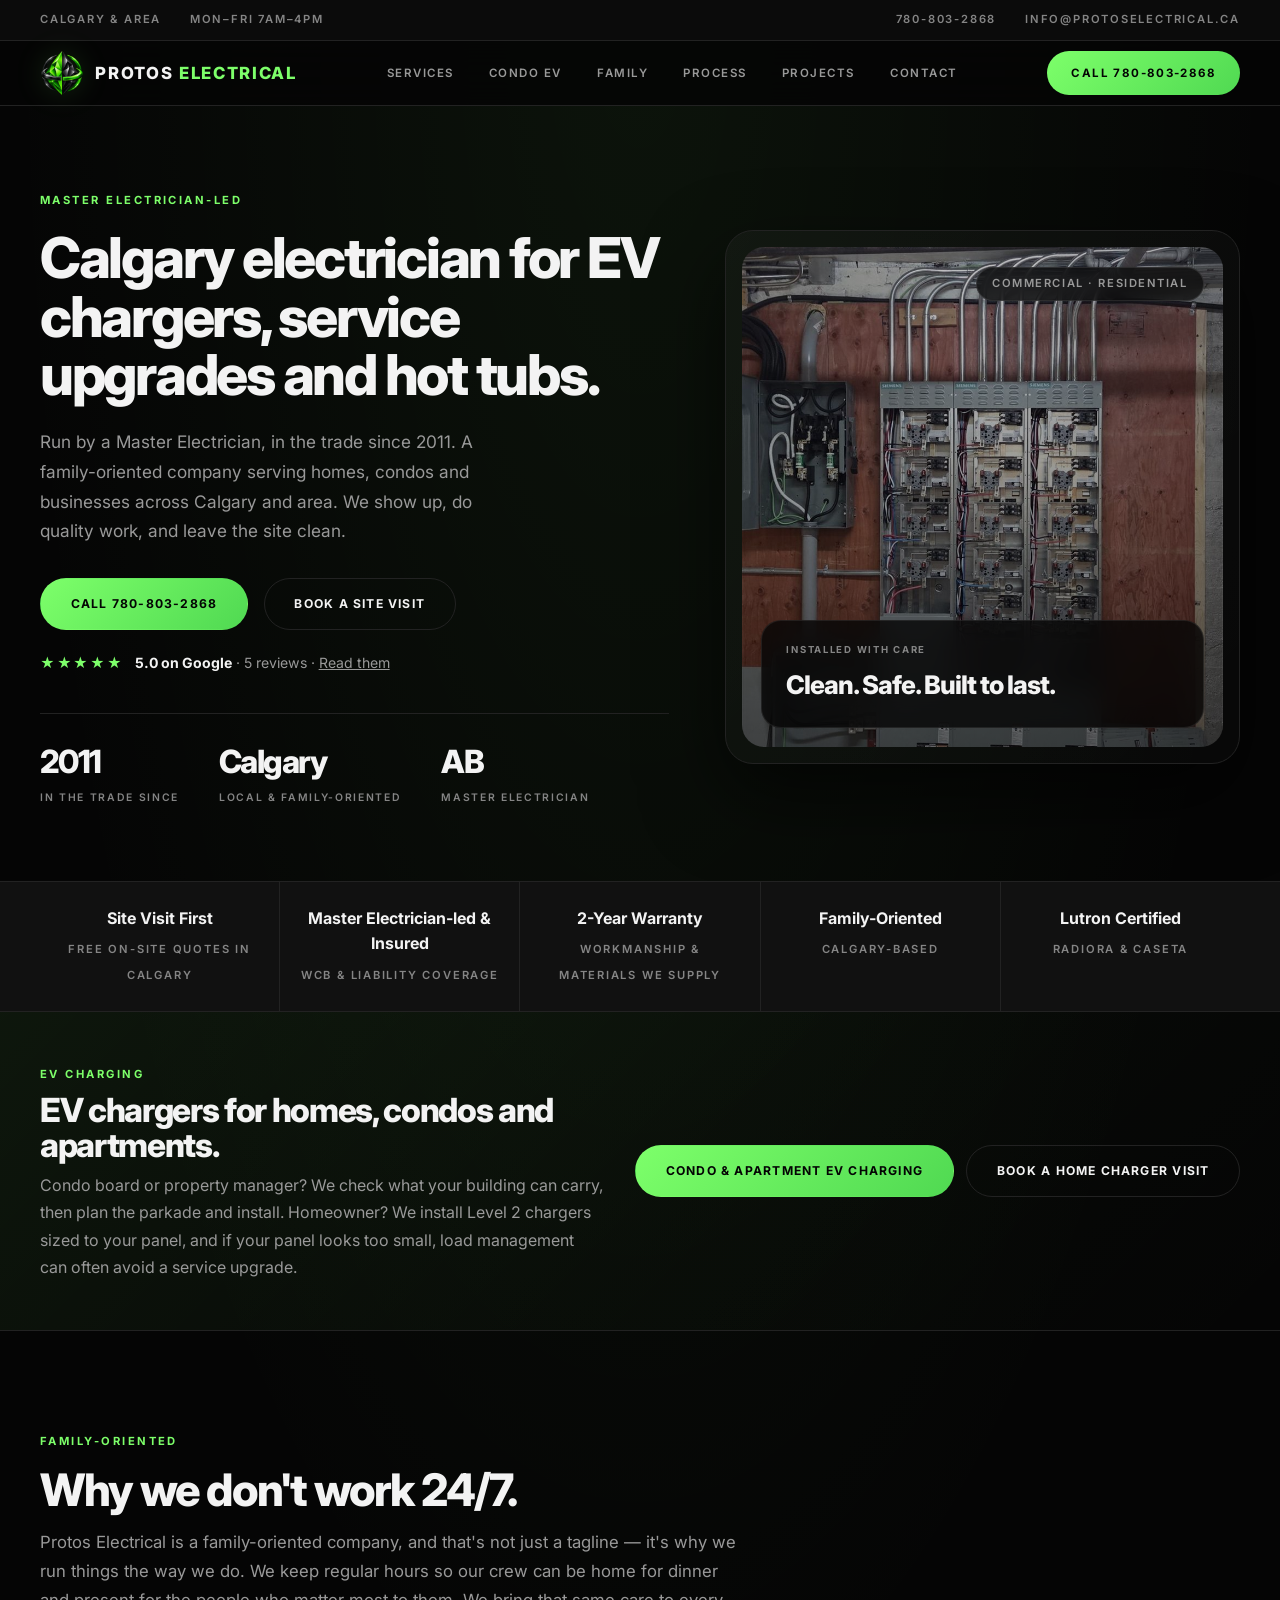
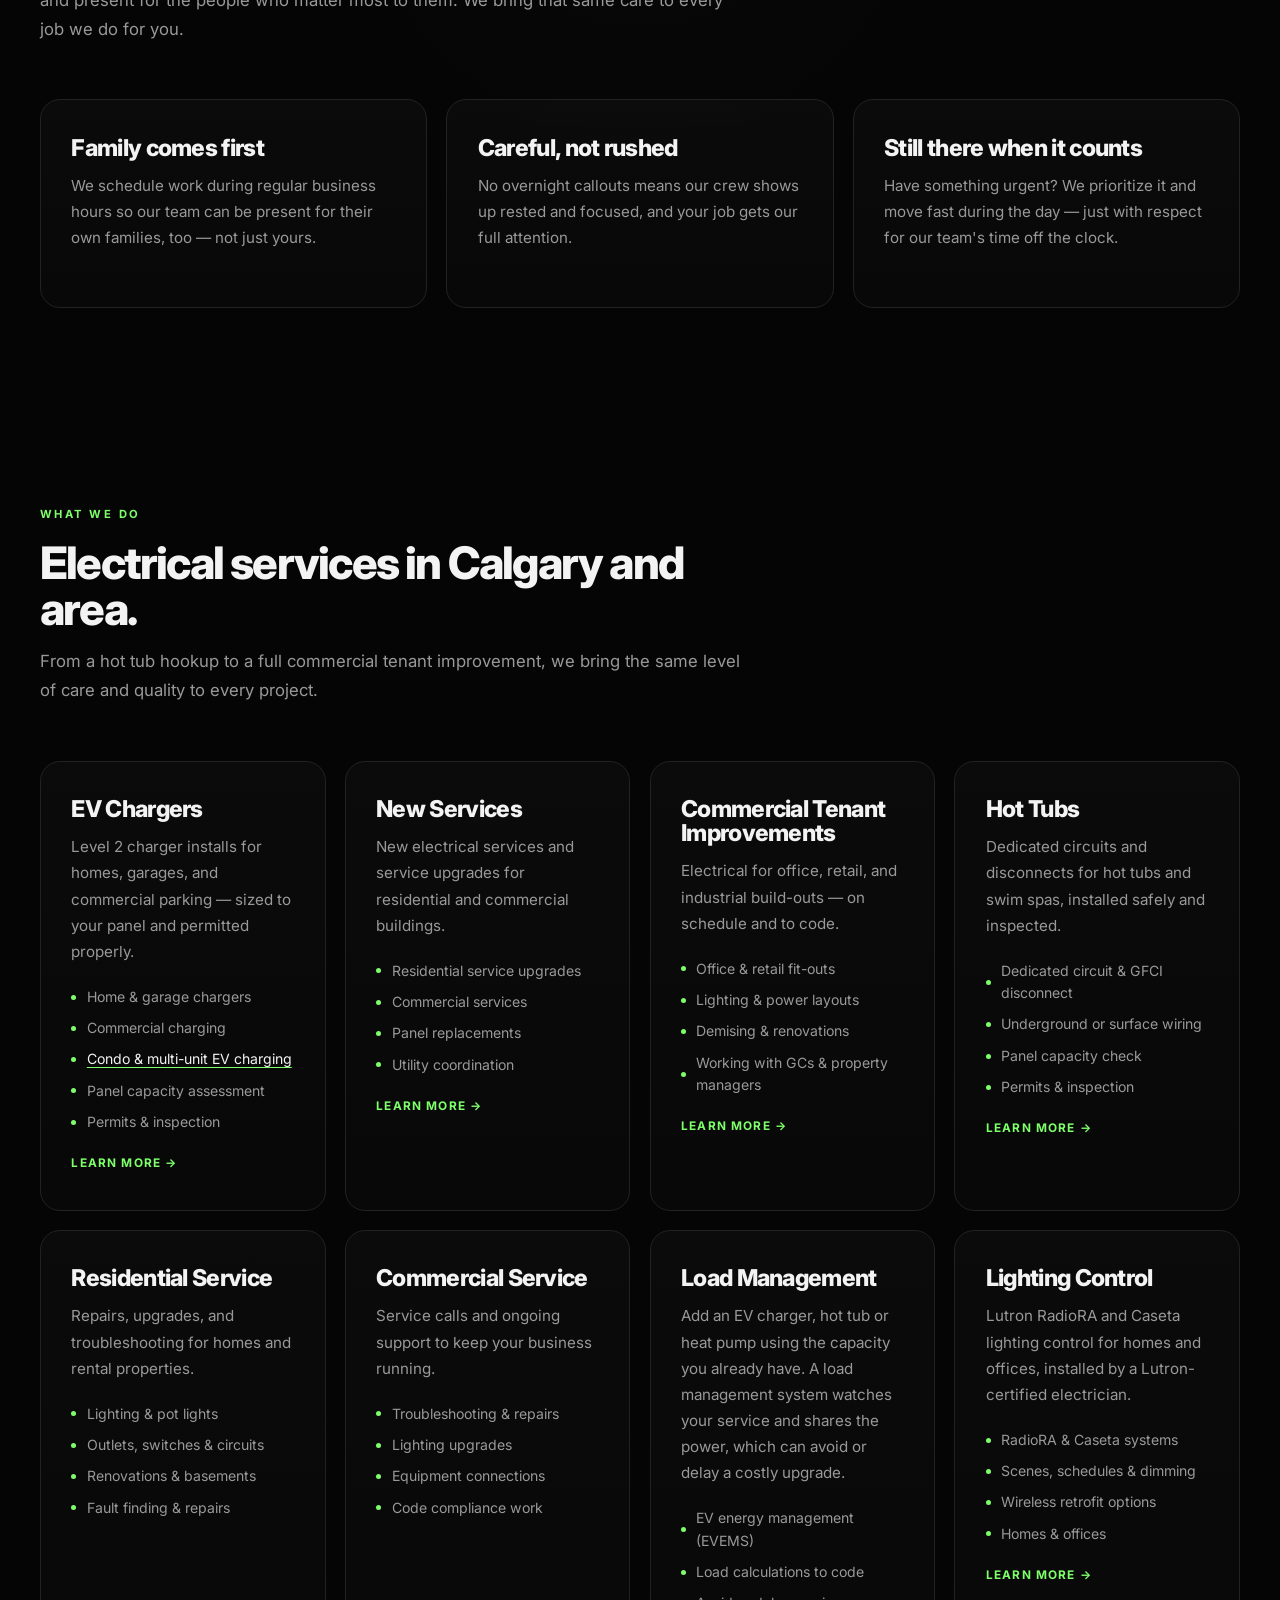
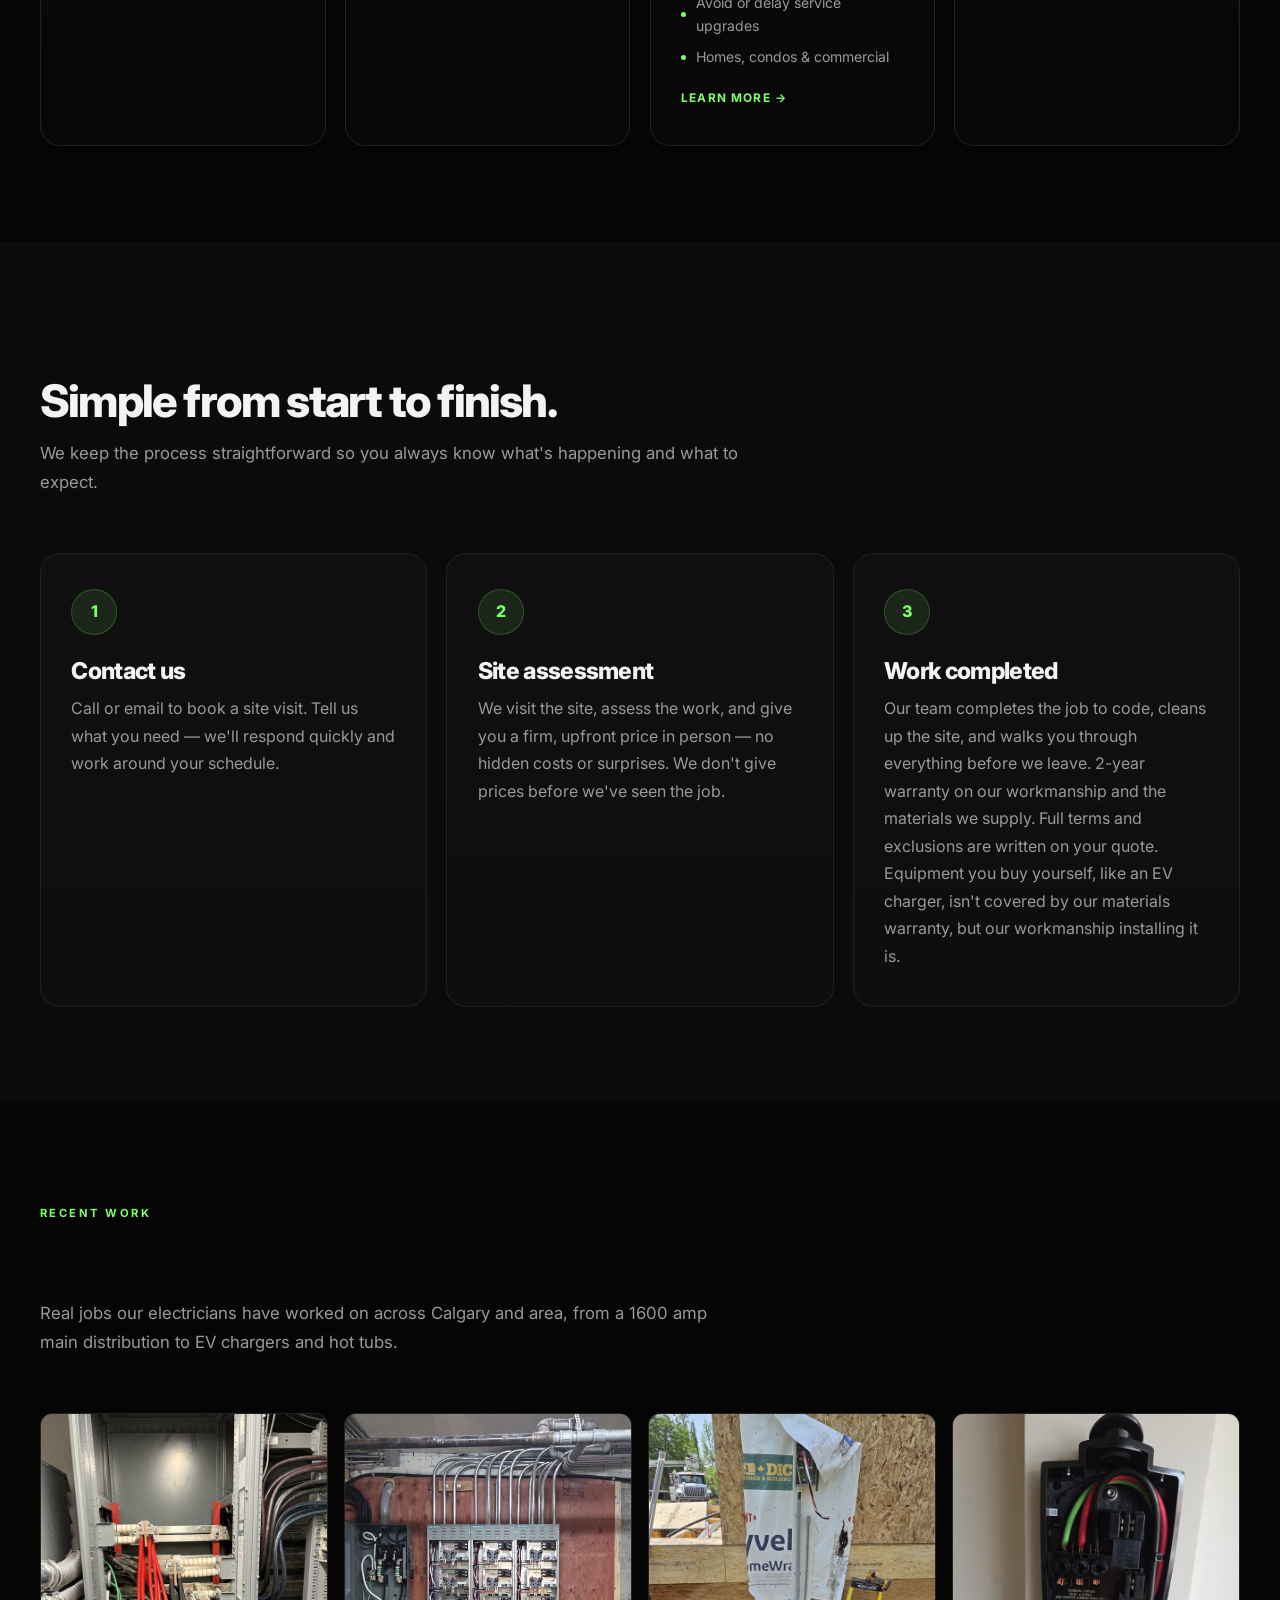
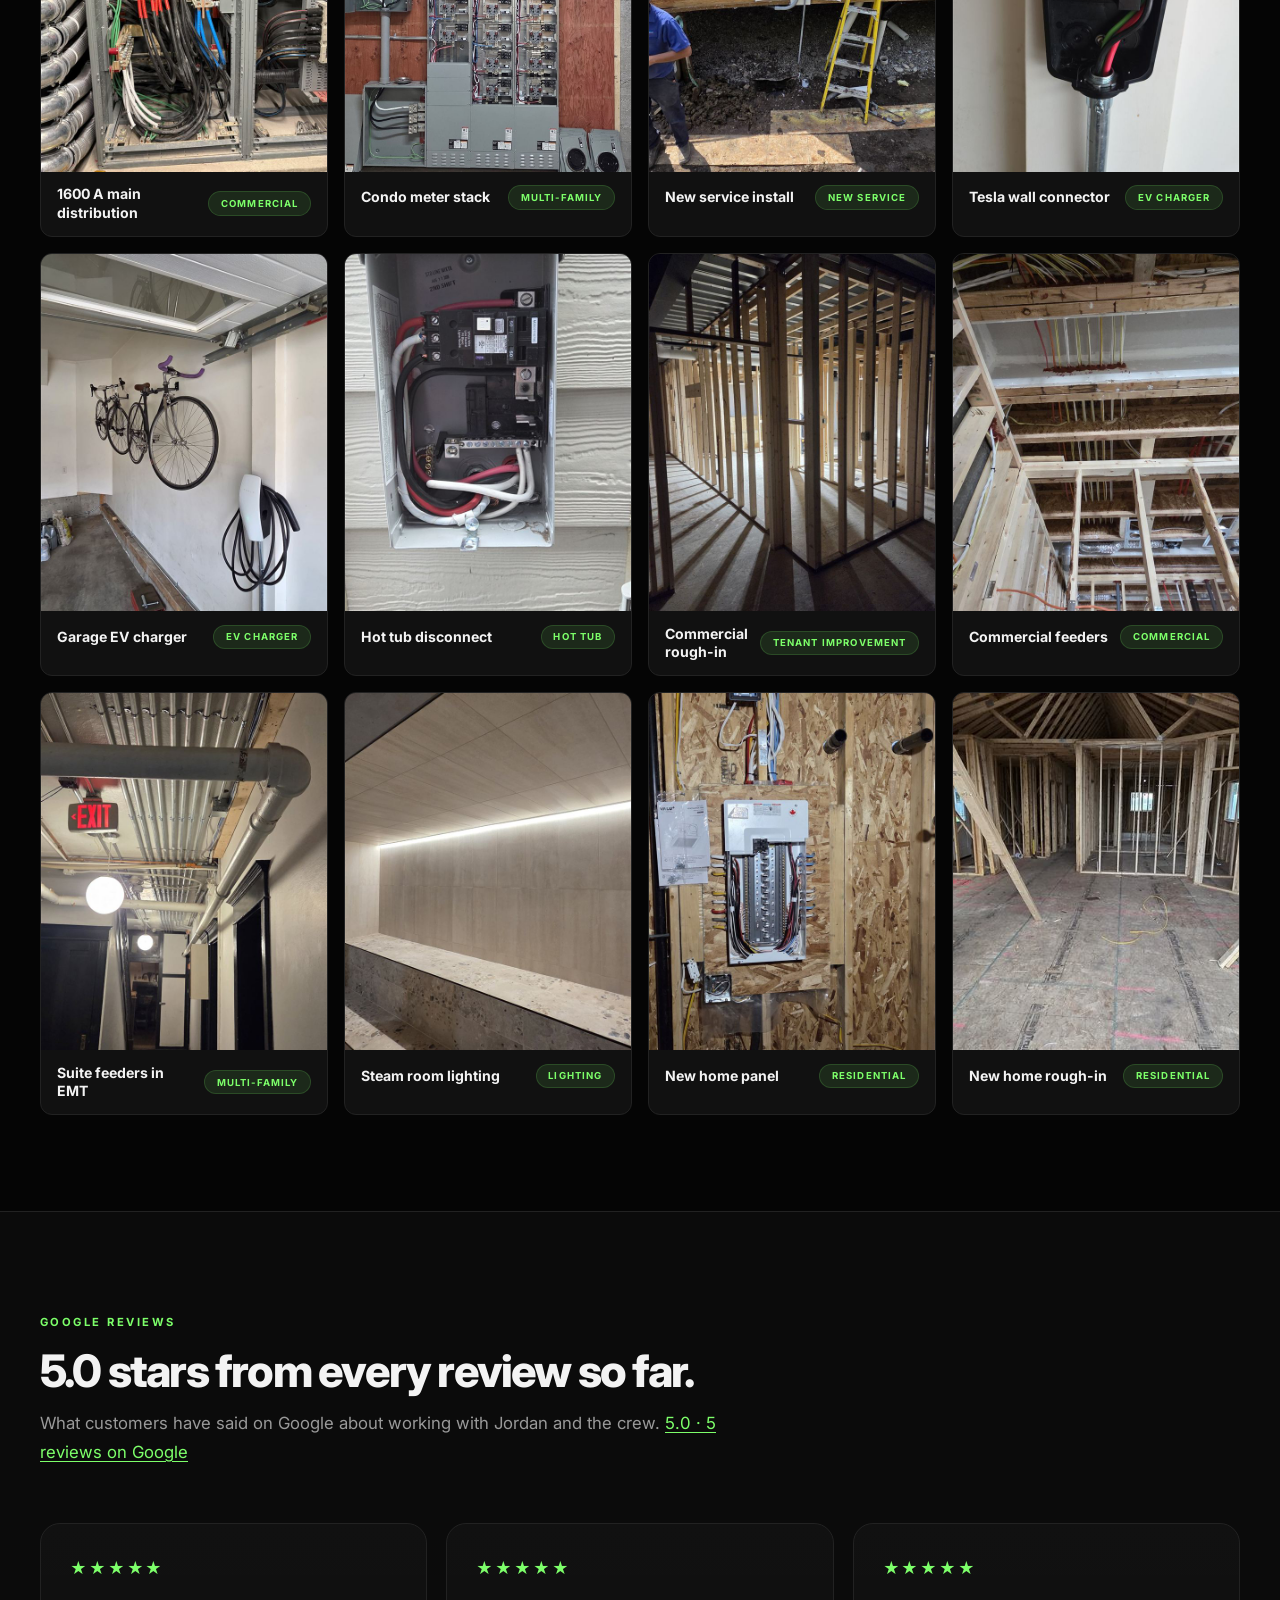
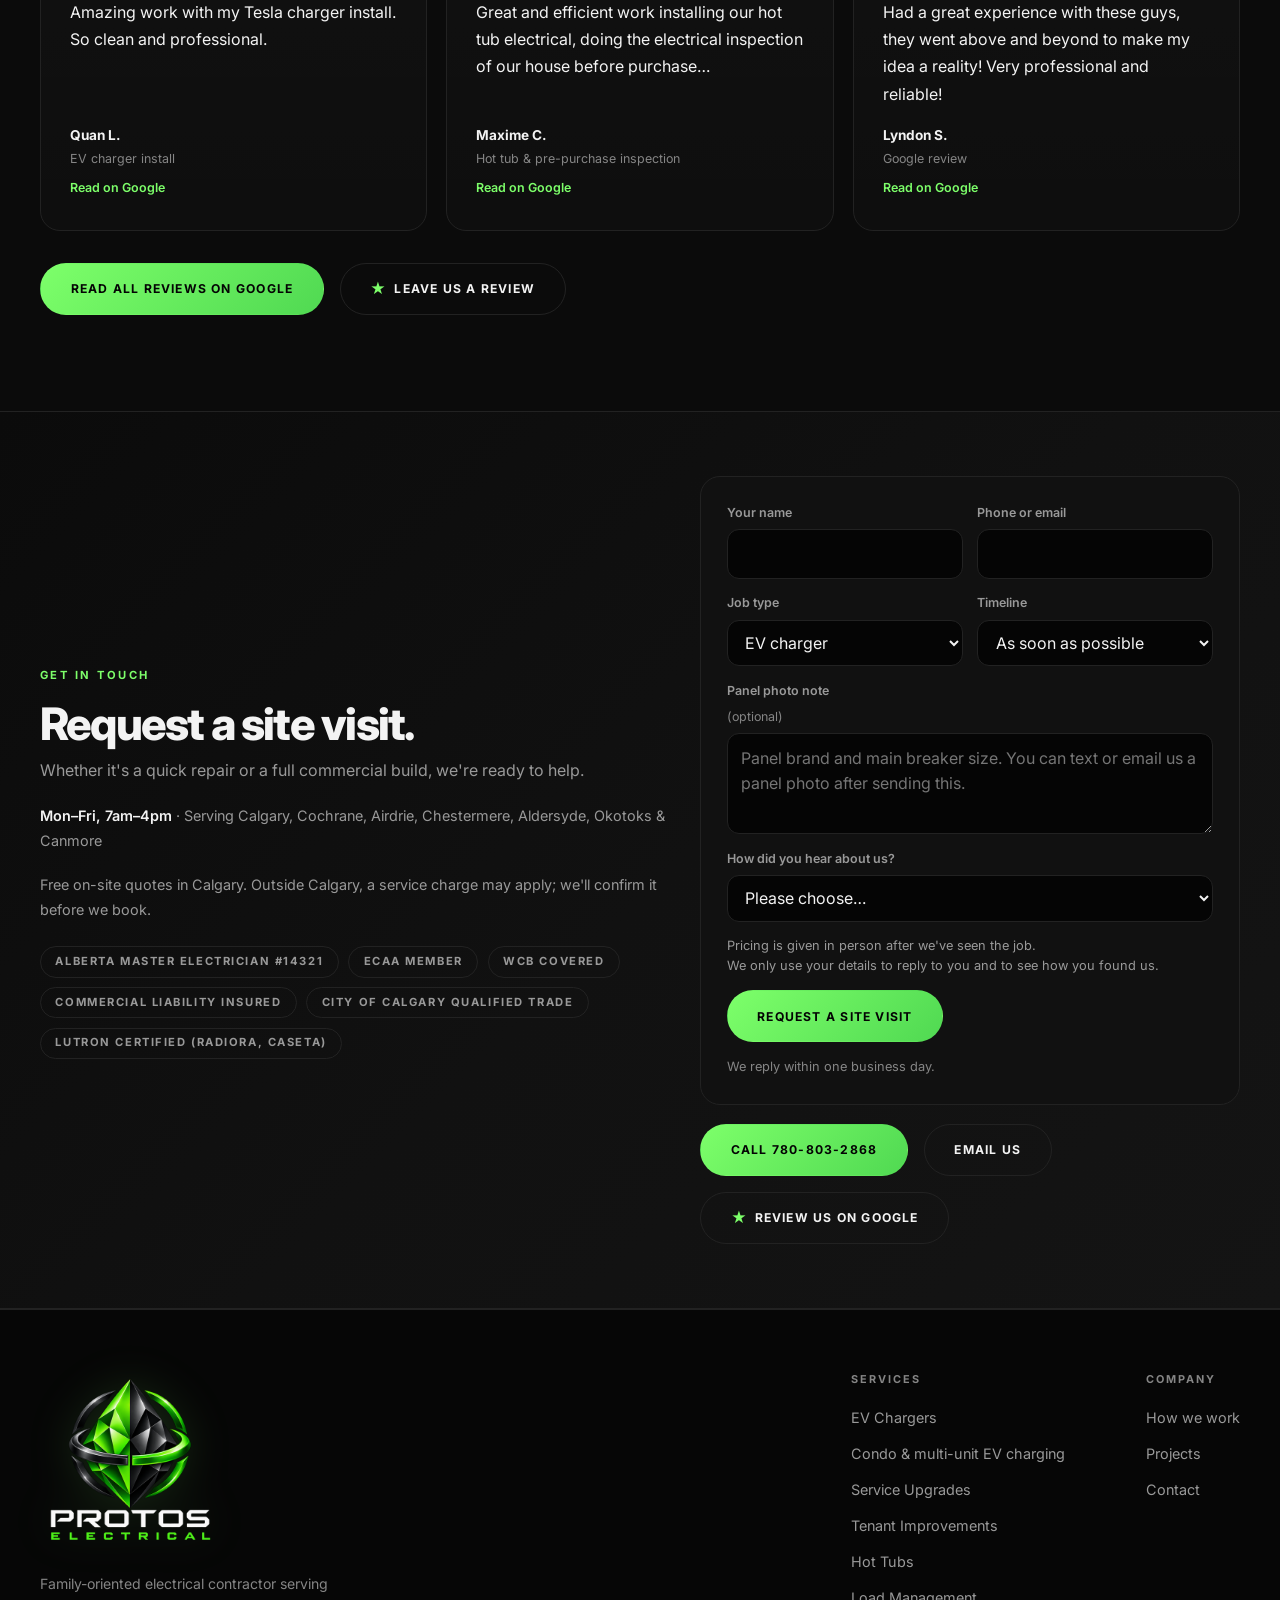
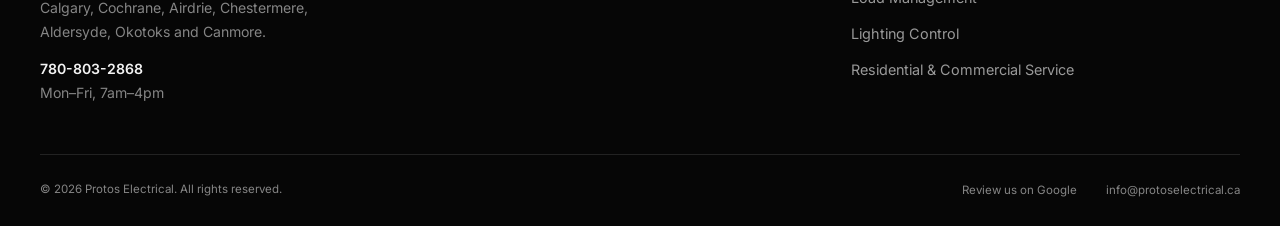
==== commit aa69b3c9: "Family-oriented wording, free on-site quotes in Calgary, customer-bought chargers, warranty wording;" ====
--- a/index.html
+++ b/index.html
@@ -4,7 +4,7 @@
     <meta charset="UTF-8" />
     <meta name="viewport" content="width=device-width, initial-scale=1.0" />
     <title>Calgary Electrician &amp; EV Charger Installs | Protos Electrical</title>
-    <meta name="description" content="Family-owned Calgary electrician: EV chargers, service upgrades, hot tubs and tenant improvements. Site visit first, then a firm price. Call 780-803-2868." />
+    <meta name="description" content="Family-oriented Calgary electrician: EV chargers, service upgrades, hot tubs and tenant improvements. Site visit first, then a firm price. Call 780-803-2868." />
     <meta name="robots" content="index, follow" />
     <meta name="theme-color" content="#050505" />
     <link rel="canonical" href="https://protoselectrical.ca/" />
@@ -36,7 +36,7 @@
     <link rel="preconnect" href="https://fonts.gstatic.com" crossorigin />
     <link href="https://fonts.googleapis.com/css2?family=Inter:wght@400;500;600;700;800&display=swap" rel="stylesheet" />
 
-    <!-- Local Business Structured Data. After Google verifies the Business Profile, add its share URL to "sameAs". -->
+    <!-- Local Business Structured Data. sameAs holds the Google Business Profile link. -->
     <script type="application/ld+json">
     {
       "@context": "https://schema.org",
@@ -49,7 +49,7 @@
       "image": "https://protoselectrical.ca/assets/share-logo.png",
       "telephone": "+1-780-803-2868",
       "email": "info@protoselectrical.ca",
-      "description": "Family-owned, Master Electrician-owned electrical contractor serving Calgary, Cochrane, Airdrie, Chestermere, Aldersyde, Okotoks and Canmore: EV chargers, new services and service upgrades, commercial tenant improvements, hot tub wiring, Lutron lighting control, and residential and commercial service. Site visit first, with pricing given in person; 2-year workmanship warranty.",
+      "description": "Family-oriented, Master Electrician-led electrical contractor serving Calgary, Cochrane, Airdrie, Chestermere, Aldersyde, Okotoks and Canmore: EV chargers, new services and service upgrades, commercial tenant improvements, hot tub wiring, Lutron lighting control, and residential and commercial service. Site visit first, with pricing given in person; 2-year workmanship warranty.",
       "address": {
         "@type": "PostalAddress",
         "addressLocality": "Calgary",
@@ -71,6 +71,7 @@
         "opens": "07:00",
         "closes": "16:00"
       }],
+      "sameAs": ["https://www.google.com/maps?cid=18434212954916186301"],
       "memberOf": { "@type": "Organization", "name": "Electrical Contractors Association of Alberta" },
       "hasCredential": [
         {
@@ -595,7 +596,7 @@
             <span class="eyebrow">Master Electrician-led</span>
             <h1>Calgary electrician for EV chargers, service upgrades and hot tubs.</h1>
             <p>
-              Family-owned and run by a Master Electrician, in the trade since 2011. Homes, condos and
+              Run by a Master Electrician, in the trade since 2011. A family-oriented company serving homes, condos and
               businesses across Calgary and area. We show up, do quality work, and leave the site clean.
             </p>
             <div class="hero-actions">
@@ -612,8 +613,8 @@
                 <span>In the trade since</span>
               </div>
               <div class="stat">
-                <strong>Family</strong>
-                <span>Owned &amp; operated</span>
+                <strong>Calgary</strong>
+                <span>Local &amp; family-oriented</span>
               </div>
               <div class="stat">
                 <strong>AB</strong>
@@ -643,7 +644,7 @@
         <div class="container trust-grid">
           <div class="trust-item">
             <strong>Site Visit First</strong>
-            <span>Pricing given in person</span>
+            <span>Free on-site quotes in Calgary</span>
           </div>
           <div class="trust-item">
             <strong>Master Electrician-led &amp; Insured</strong>
@@ -651,11 +652,11 @@
           </div>
           <div class="trust-item">
             <strong>2-Year Warranty</strong>
-            <span>Workmanship &amp; parts we supply</span>
+            <span>Workmanship &amp; materials we supply</span>
           </div>
           <div class="trust-item">
-            <strong>Family Owned</strong>
-            <span>Local &amp; trusted</span>
+            <strong>Family-Oriented</strong>
+            <span>Calgary-based</span>
           </div>
           <div class="trust-item">
             <strong>Lutron Certified</strong>
@@ -683,9 +684,9 @@
       <section id="family" class="section">
         <div class="container">
           <div class="section-header">
-            <span class="eyebrow reveal">Family owned &amp; operated</span>
+            <span class="eyebrow reveal">Family-oriented</span>
             <h2 class="reveal reveal-d1">Why we don't work 24/7.</h2>
-            <p class="reveal reveal-d2">Protos Electrical is a family business, and that's not just a tagline — it's why we run things the way we do. We keep regular hours so our crew can be home for dinner and present for the people who matter most to them. We bring that same care to every job we do for you.</p>
+            <p class="reveal reveal-d2">Protos Electrical is a family-oriented company, and that's not just a tagline — it's why we run things the way we do. We keep regular hours so our crew can be home for dinner and present for the people who matter most to them. We bring that same care to every job we do for you.</p>
           </div>
           <div class="services-grid">
             <article class="service-card reveal">
@@ -694,7 +695,7 @@
             </article>
             <article class="service-card reveal reveal-d1">
               <h3>Careful, not rushed</h3>
-              <p>No overnight callouts means every technician shows up rested and focused, and every job gets done right the first time.</p>
+              <p>No overnight callouts means our crew shows up rested and focused, and your job gets our full attention.</p>
             </article>
             <article class="service-card reveal reveal-d2">
               <h3>Still there when it counts</h3>
@@ -826,7 +827,7 @@
             <div class="process-card reveal reveal-d2">
               <div class="process-step">3</div>
               <h3>Work completed</h3>
-              <p>Our team completes the job to code, cleans up the site, and walks you through everything before we leave. Our workmanship is warrantied for 2 years, and so are the products we supply. Products you supply yourself aren't covered by our product warranty.</p>
+              <p>Our team completes the job to code, cleans up the site, and walks you through everything before we leave. 2-year warranty on our workmanship and the materials we supply. Full terms and exclusions are written on your quote. Equipment you buy yourself, like an EV charger, isn't covered by our materials warranty, but our workmanship installing it is.</p>
             </div>
           </div>
         </div>
@@ -933,6 +934,7 @@
             <h2>Request a site visit.</h2>
             <p>Whether it's a quick repair or a full commercial build, we're ready to help.</p>
             <p class="hours-line"><strong>Mon–Fri, 7am–4pm</strong> · Serving Calgary, Cochrane, Airdrie, Chestermere, Aldersyde, Okotoks &amp; Canmore</p>
+            <p class="hours-line">Free on-site quotes in Calgary. Outside Calgary, a service charge may apply; we'll confirm it before we book.</p>
             <div class="certifications">
               <span class="cert-badge">Alberta Master Electrician #14321</span>
               <span class="cert-badge">ECAA Member</span>
@@ -1010,11 +1012,15 @@
           <div class="footer-brand">
             <img
               class="brand-mark"
+              loading="lazy"
+              decoding="async"
+              width="480"
+              height="480"
               src="assets/protos-logo.png"
               alt="Protos Electrical"
               style="width: min(180px, 42vw);"
             />
-            <p>Family-owned electrical contractor serving Calgary, Cochrane, Airdrie, Chestermere, Aldersyde, Okotoks and Canmore.</p>
+            <p>Family-oriented electrical contractor serving Calgary, Cochrane, Airdrie, Chestermere, Aldersyde, Okotoks and Canmore.</p>
             <p><a href="tel:+17808032868">780-803-2868</a><br />Mon–Fri, 7am–4pm</p>
           </div>
           <div class="footer-links-group">
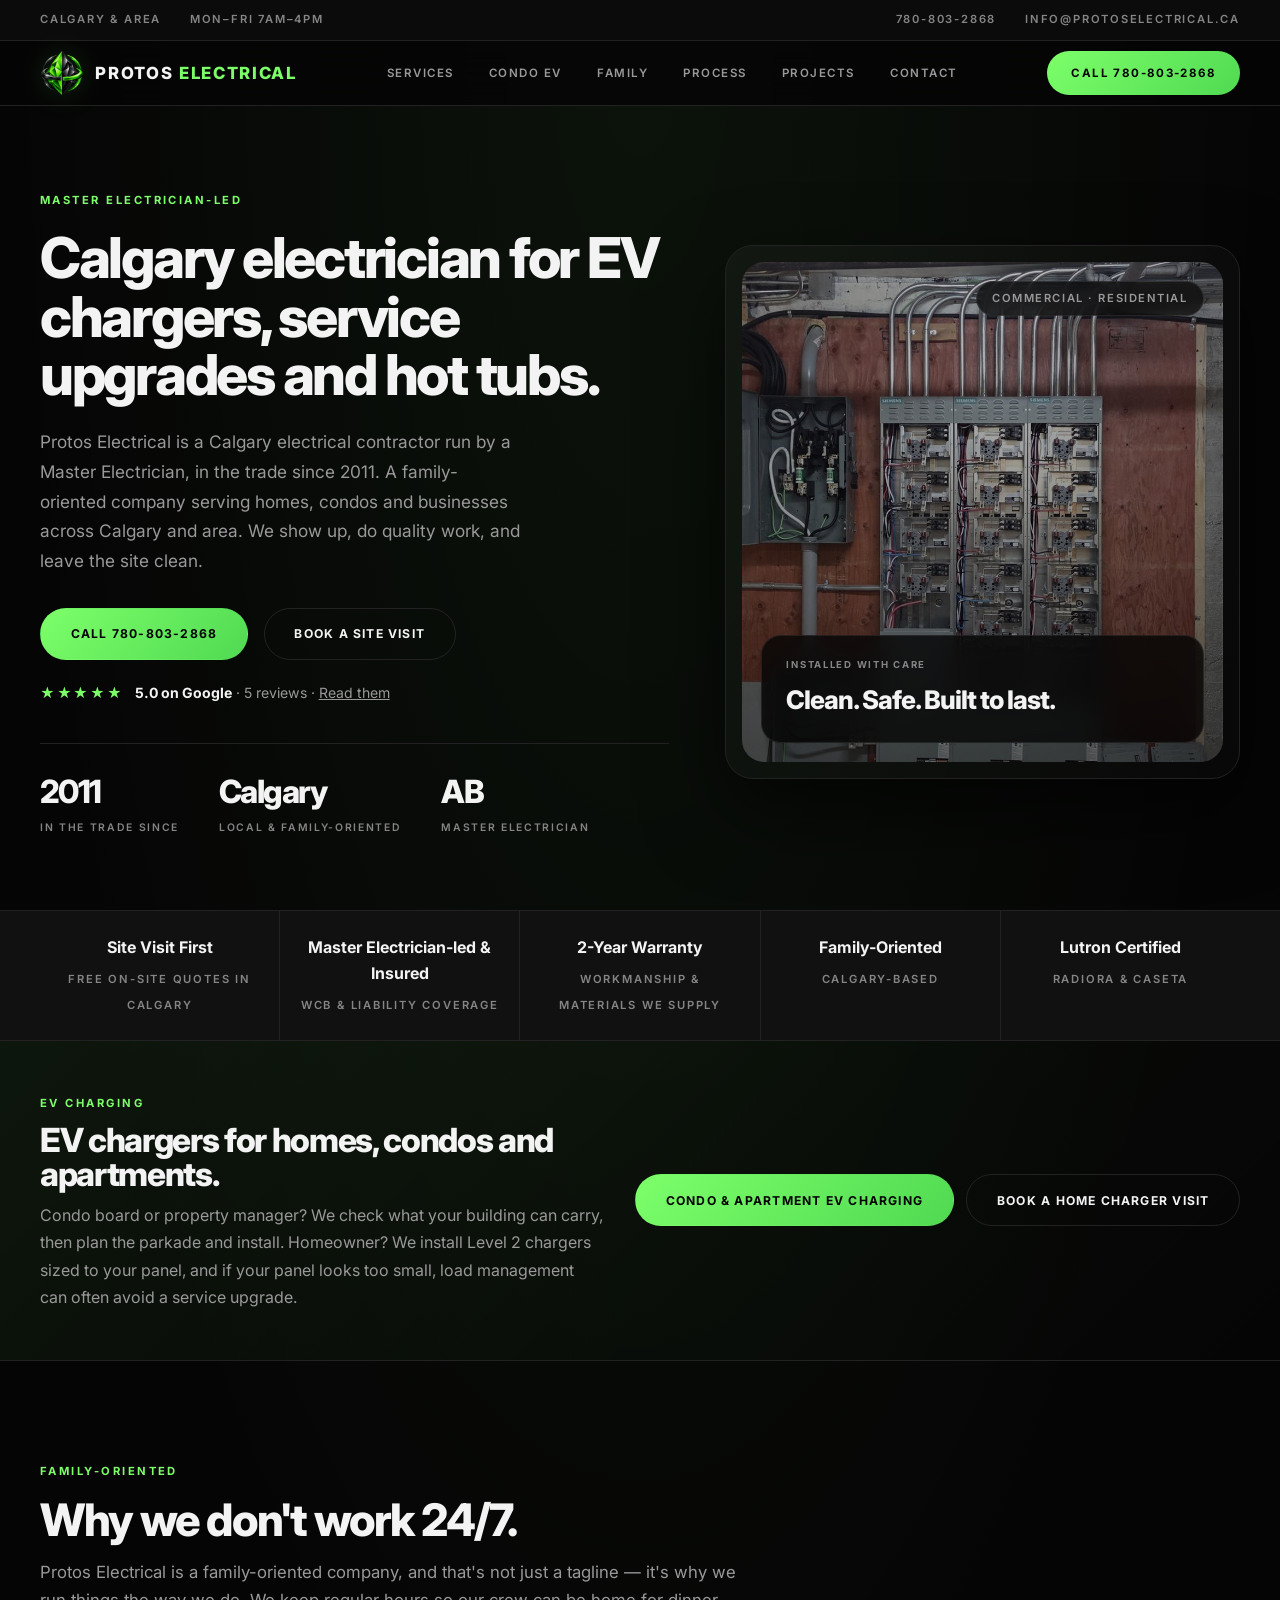
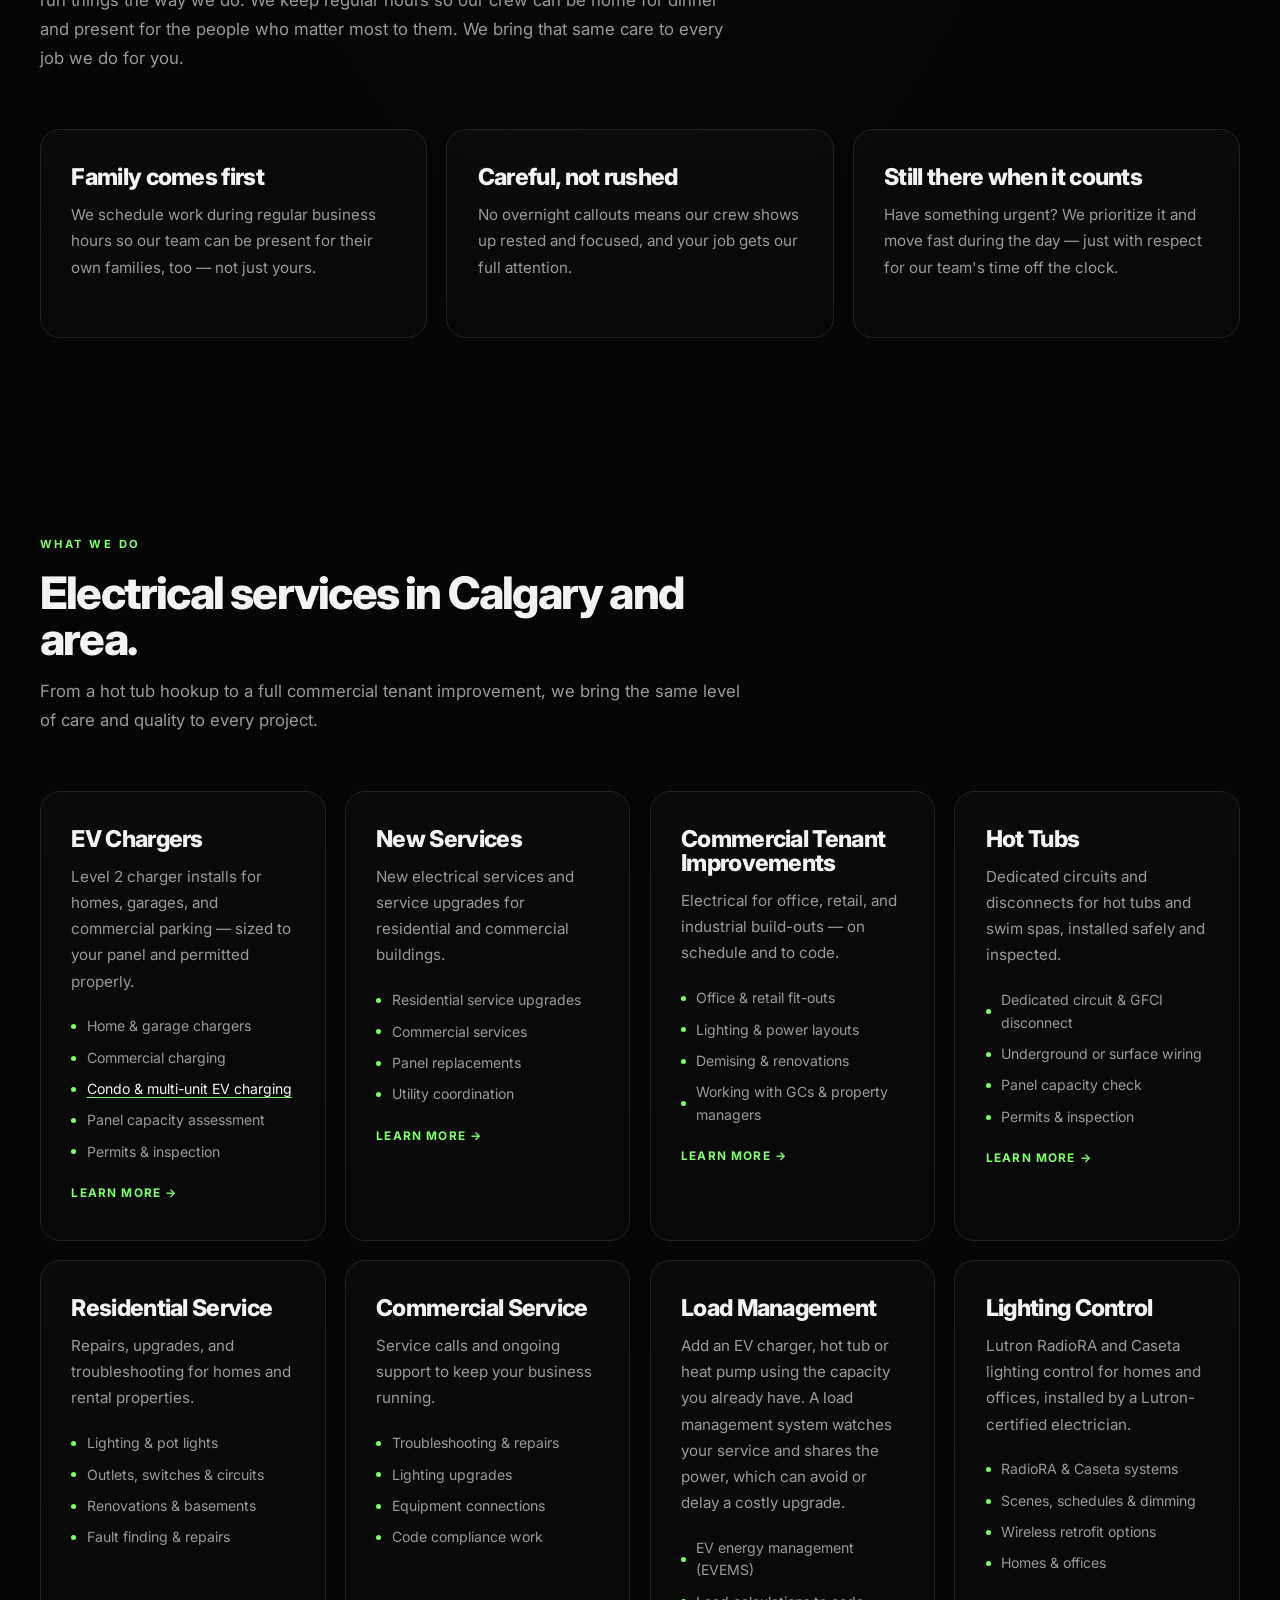
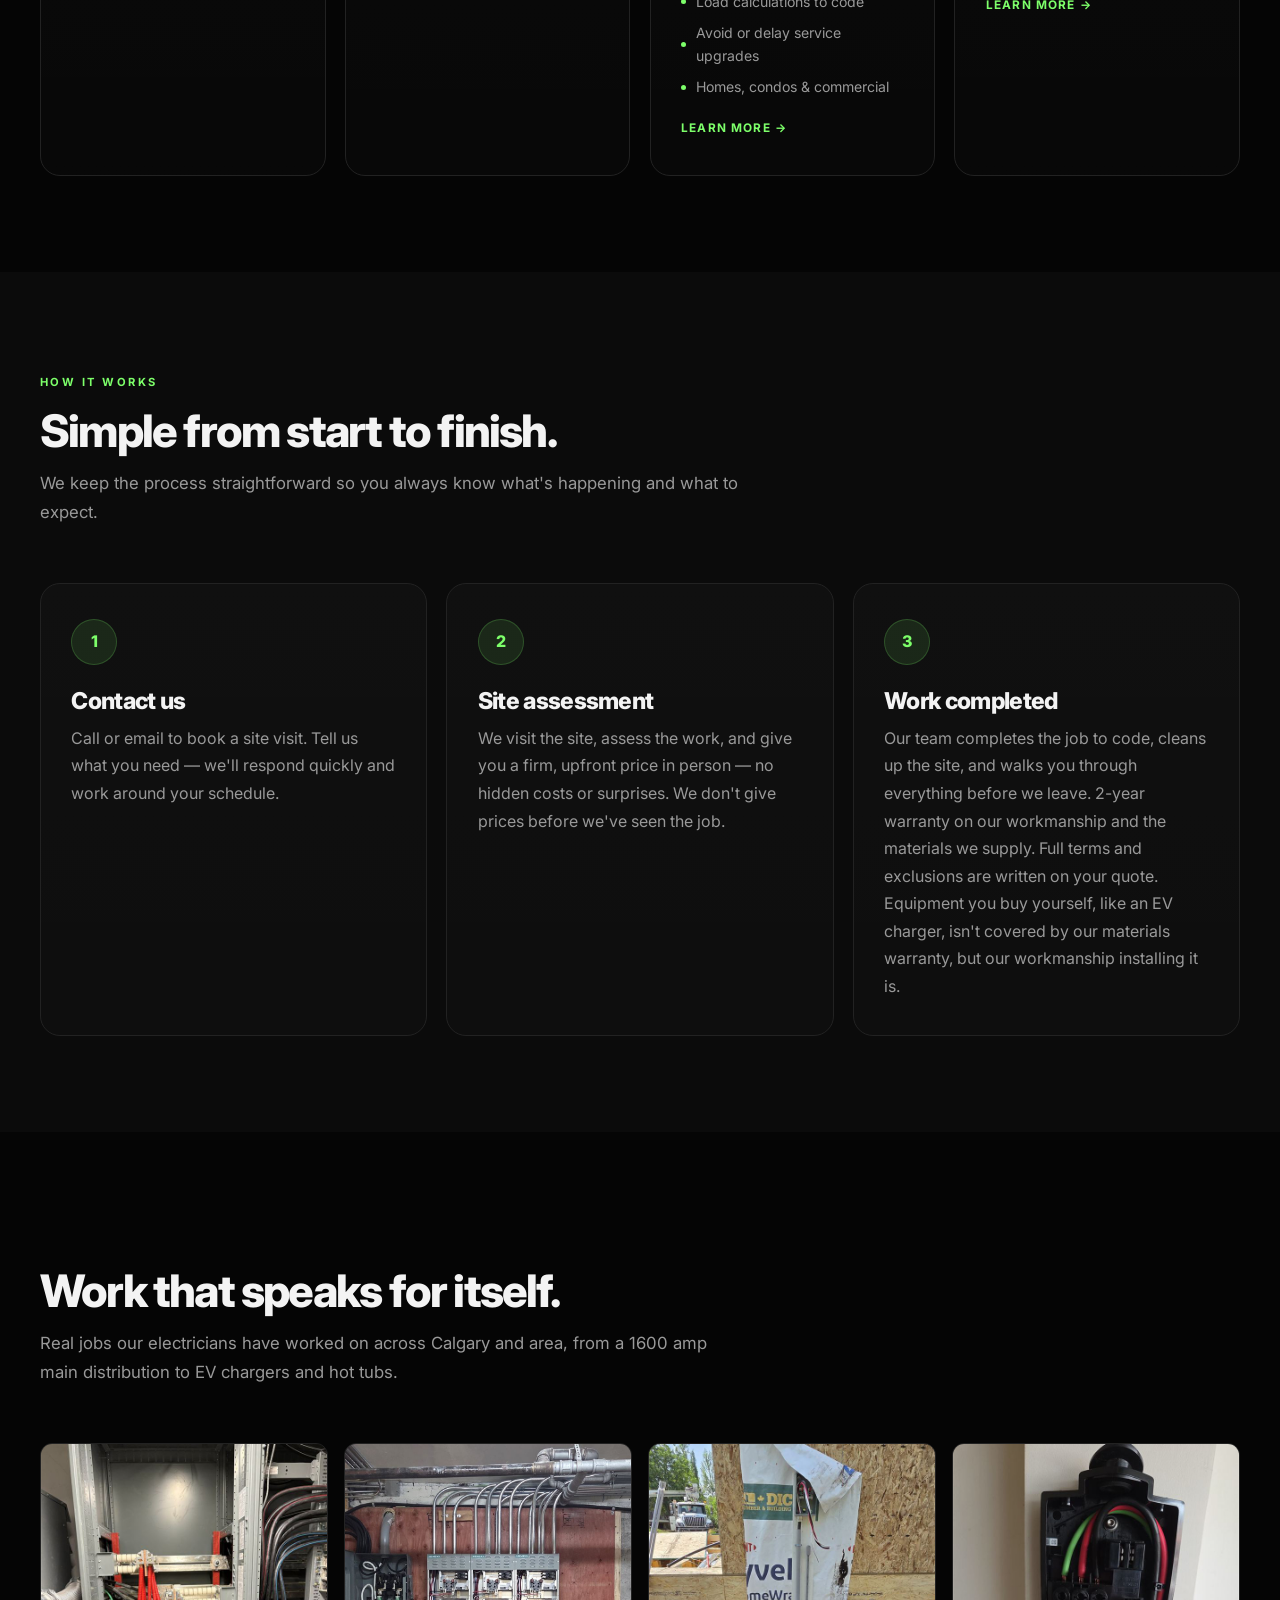
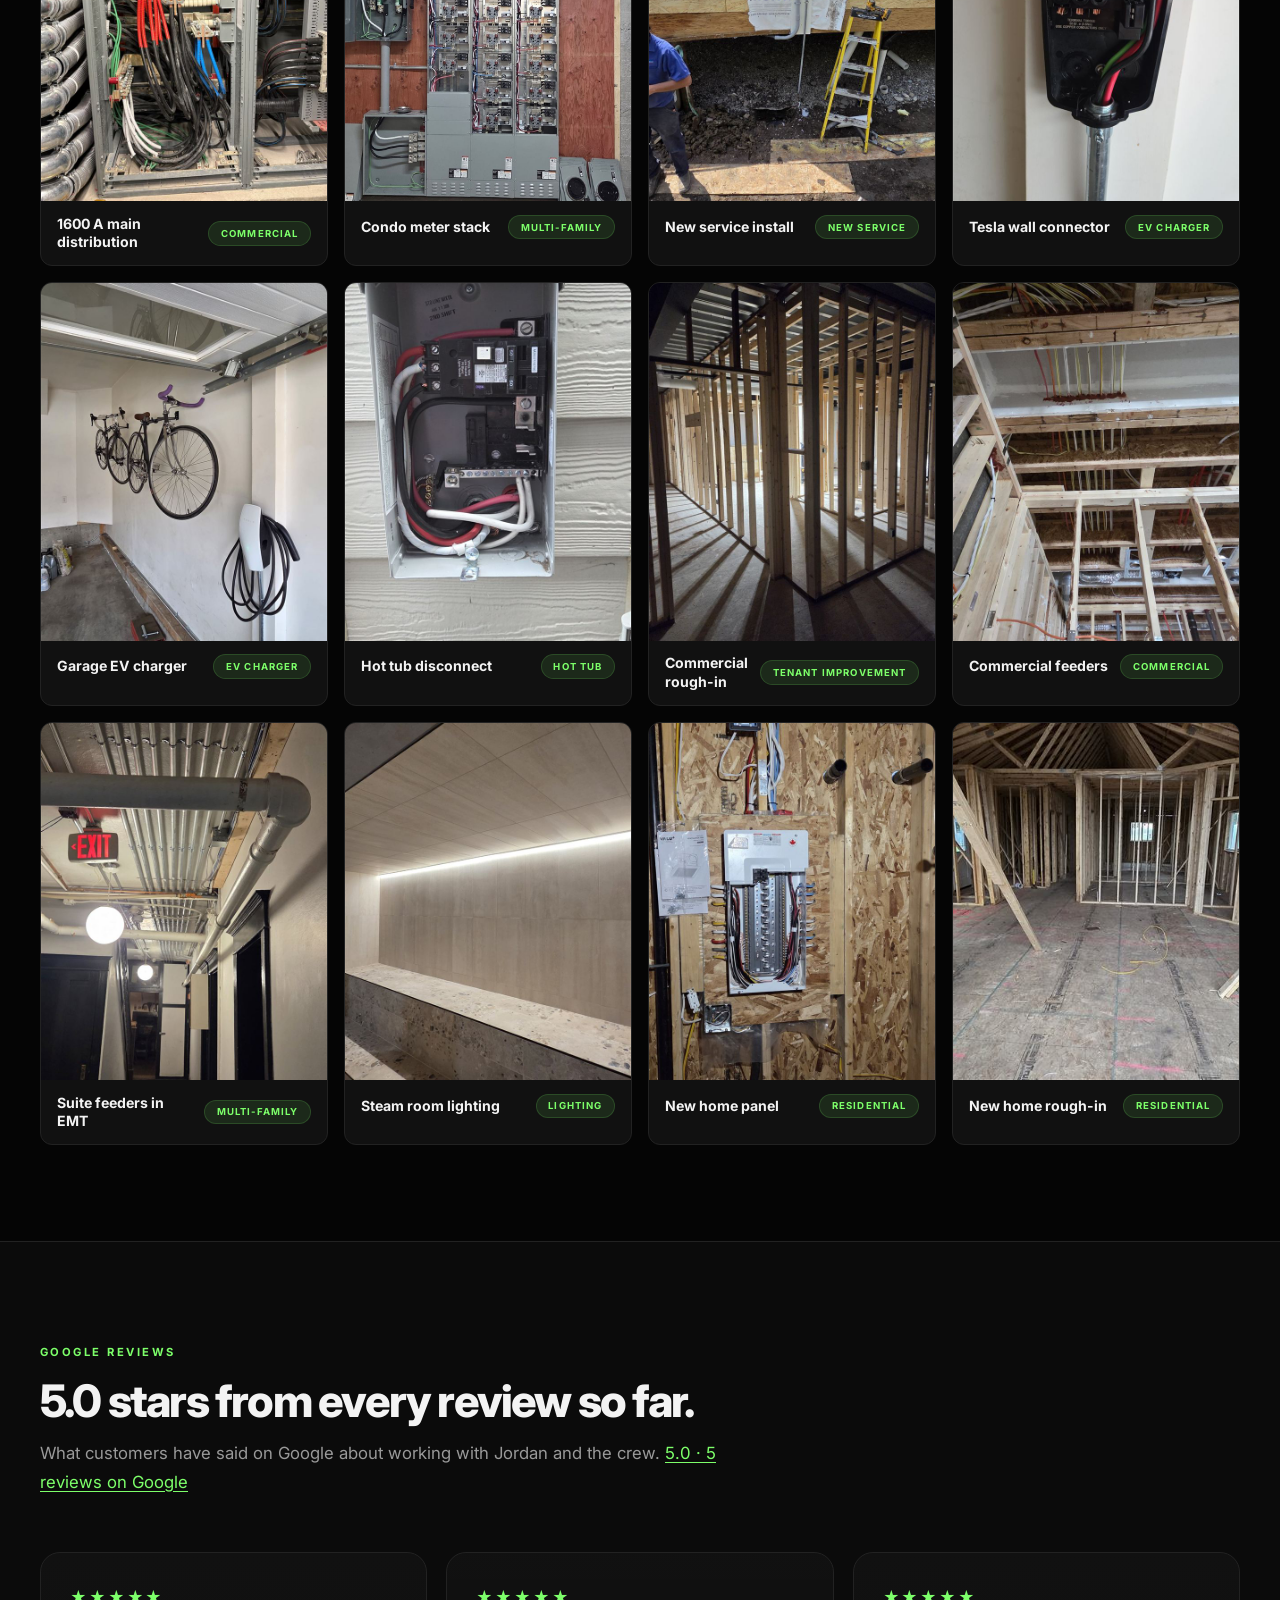
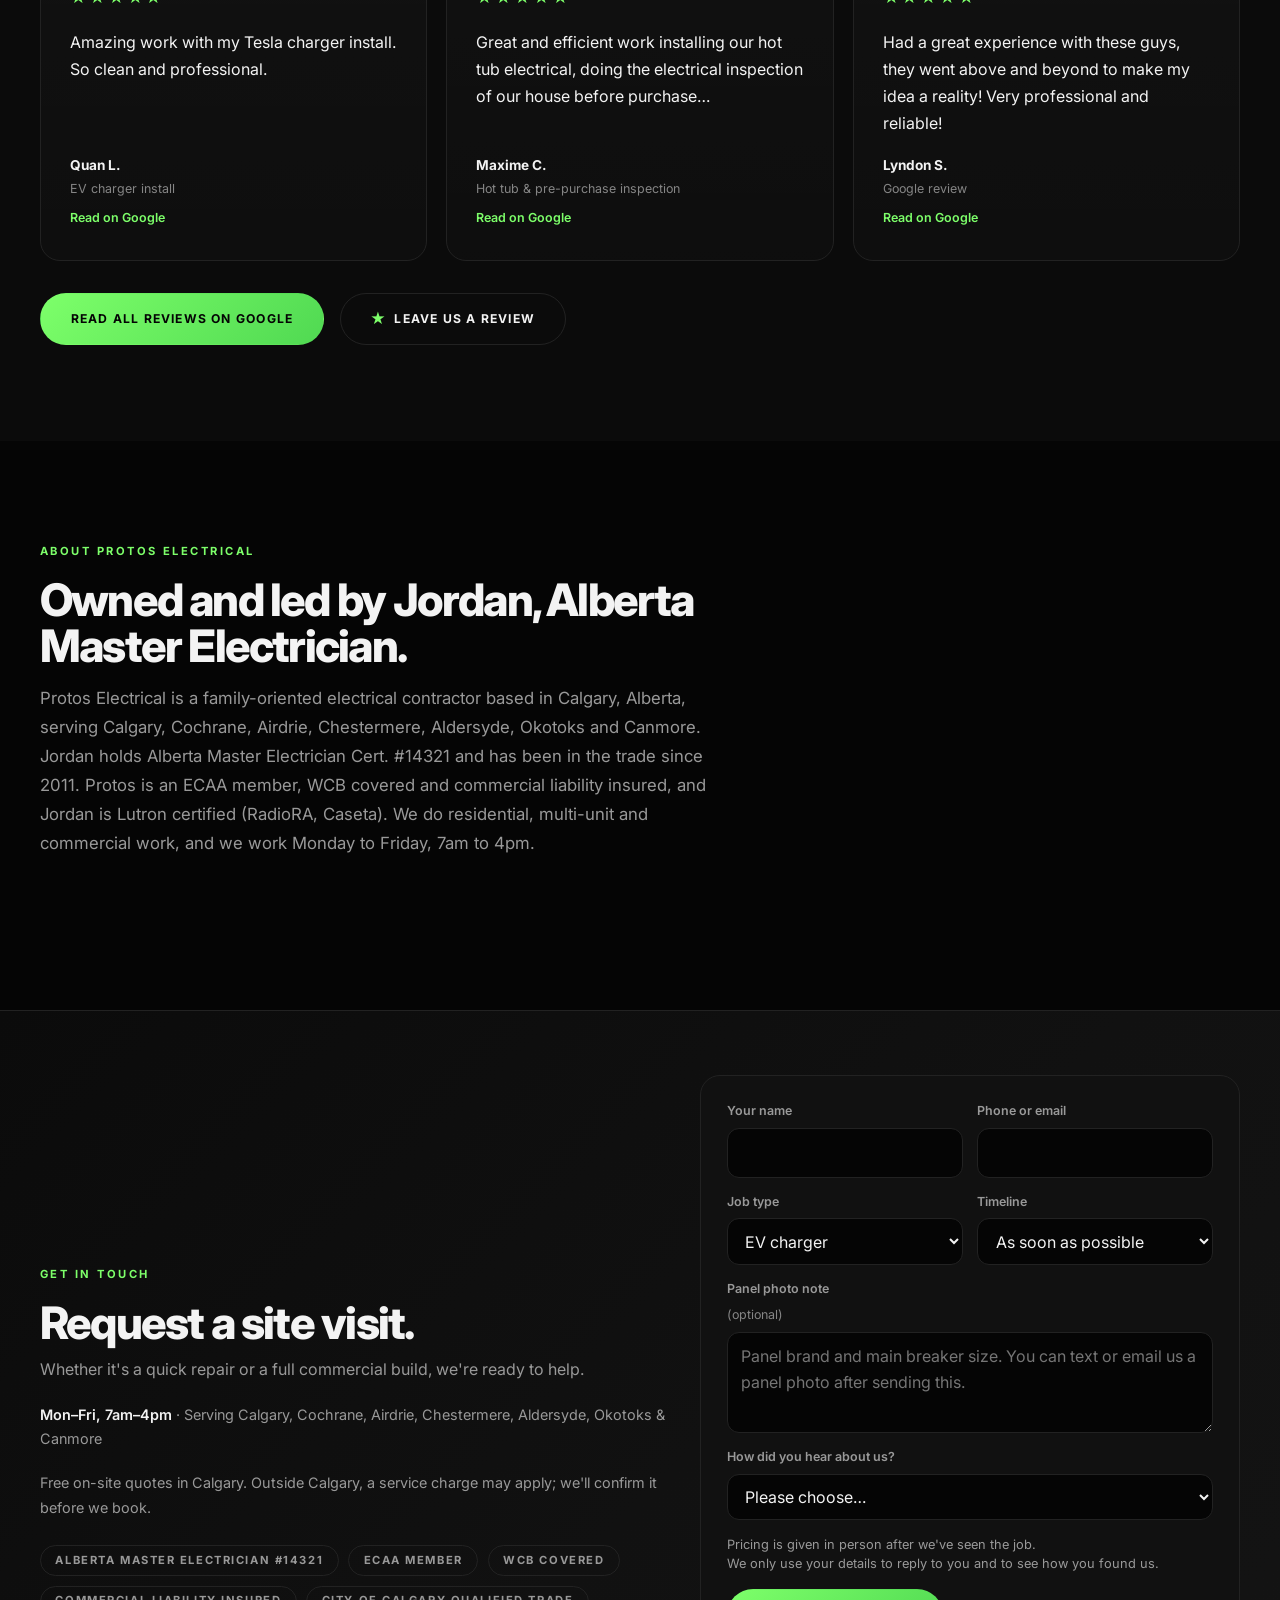
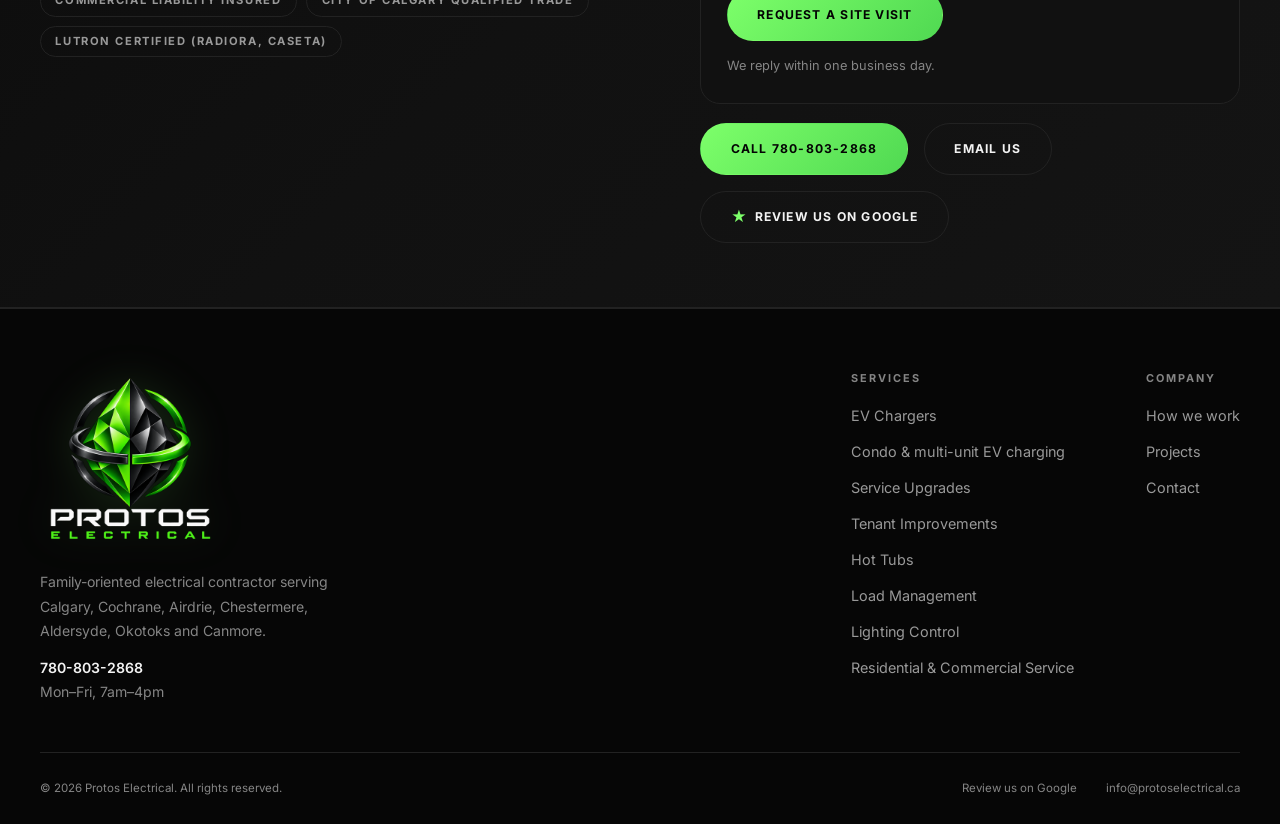
==== commit e5c370d2: "AI search visibility: allow AI search crawlers, clearer business and owner details, About section, n" ====
--- a/index.html
+++ b/index.html
@@ -72,6 +72,19 @@
         "closes": "16:00"
       }],
       "sameAs": ["https://www.google.com/maps?cid=18434212954916186301"],
+      "founder": {
+        "@type": "Person",
+        "name": "Jordan",
+        "jobTitle": "Owner and Master Electrician",
+        "worksFor": { "@id": "https://protoselectrical.ca/#business" },
+        "hasCredential": {
+          "@type": "EducationalOccupationalCredential",
+          "name": "Alberta Master Electrician, Cert. #14321",
+          "credentialCategory": "certificate"
+        },
+        "knowsAbout": ["Electrical wiring", "EV charger installation", "Load management", "Service upgrades"]
+      },
+      "knowsAbout": ["EV charger installation", "EV energy management systems (EVEMS)", "Electrical load calculations", "Electrical service upgrades", "Panel replacement", "Hot tub and swim spa wiring", "Commercial tenant improvement electrical", "Lutron lighting control (RadioRA, Caseta)", "Condo and apartment EV charging"],
       "memberOf": { "@type": "Organization", "name": "Electrical Contractors Association of Alberta" },
       "hasCredential": [
         {
@@ -596,8 +609,8 @@
             <span class="eyebrow">Master Electrician-led</span>
             <h1>Calgary electrician for EV chargers, service upgrades and hot tubs.</h1>
             <p>
-              Run by a Master Electrician, in the trade since 2011. A family-oriented company serving homes, condos and
-              businesses across Calgary and area. We show up, do quality work, and leave the site clean.
+              Protos Electrical is a Calgary electrical contractor run by a Master Electrician, in the trade since 2011.
+              A family-oriented company serving homes, condos and businesses across Calgary and area. We show up, do quality work, and leave the site clean.
             </p>
             <div class="hero-actions">
               <a class="button button-primary" href="tel:+17808032868">Call 780-803-2868</a>
@@ -926,6 +939,17 @@
         </div>
       </section>
 
+      <!-- About -->
+      <section id="about" class="section">
+        <div class="container">
+          <div class="section-header">
+            <span class="eyebrow">About Protos Electrical</span>
+            <h2>Owned and led by Jordan, Alberta Master Electrician.</h2>
+            <p>Protos Electrical is a family-oriented electrical contractor based in Calgary, Alberta, serving Calgary, Cochrane, Airdrie, Chestermere, Aldersyde, Okotoks and Canmore. Jordan holds Alberta Master Electrician Cert. #14321 and has been in the trade since 2011. Protos is an ECAA member, WCB covered and commercial liability insured, and Jordan is Lutron certified (RadioRA, Caseta). We do residential, multi-unit and commercial work, and we work Monday to Friday, 7am to 4pm.</p>
+          </div>
+        </div>
+      </section>
+
       <!-- Contact -->
       <div id="contact" class="contact-band" style="scroll-margin-top: 200px;">
         <div class="container contact-inner">
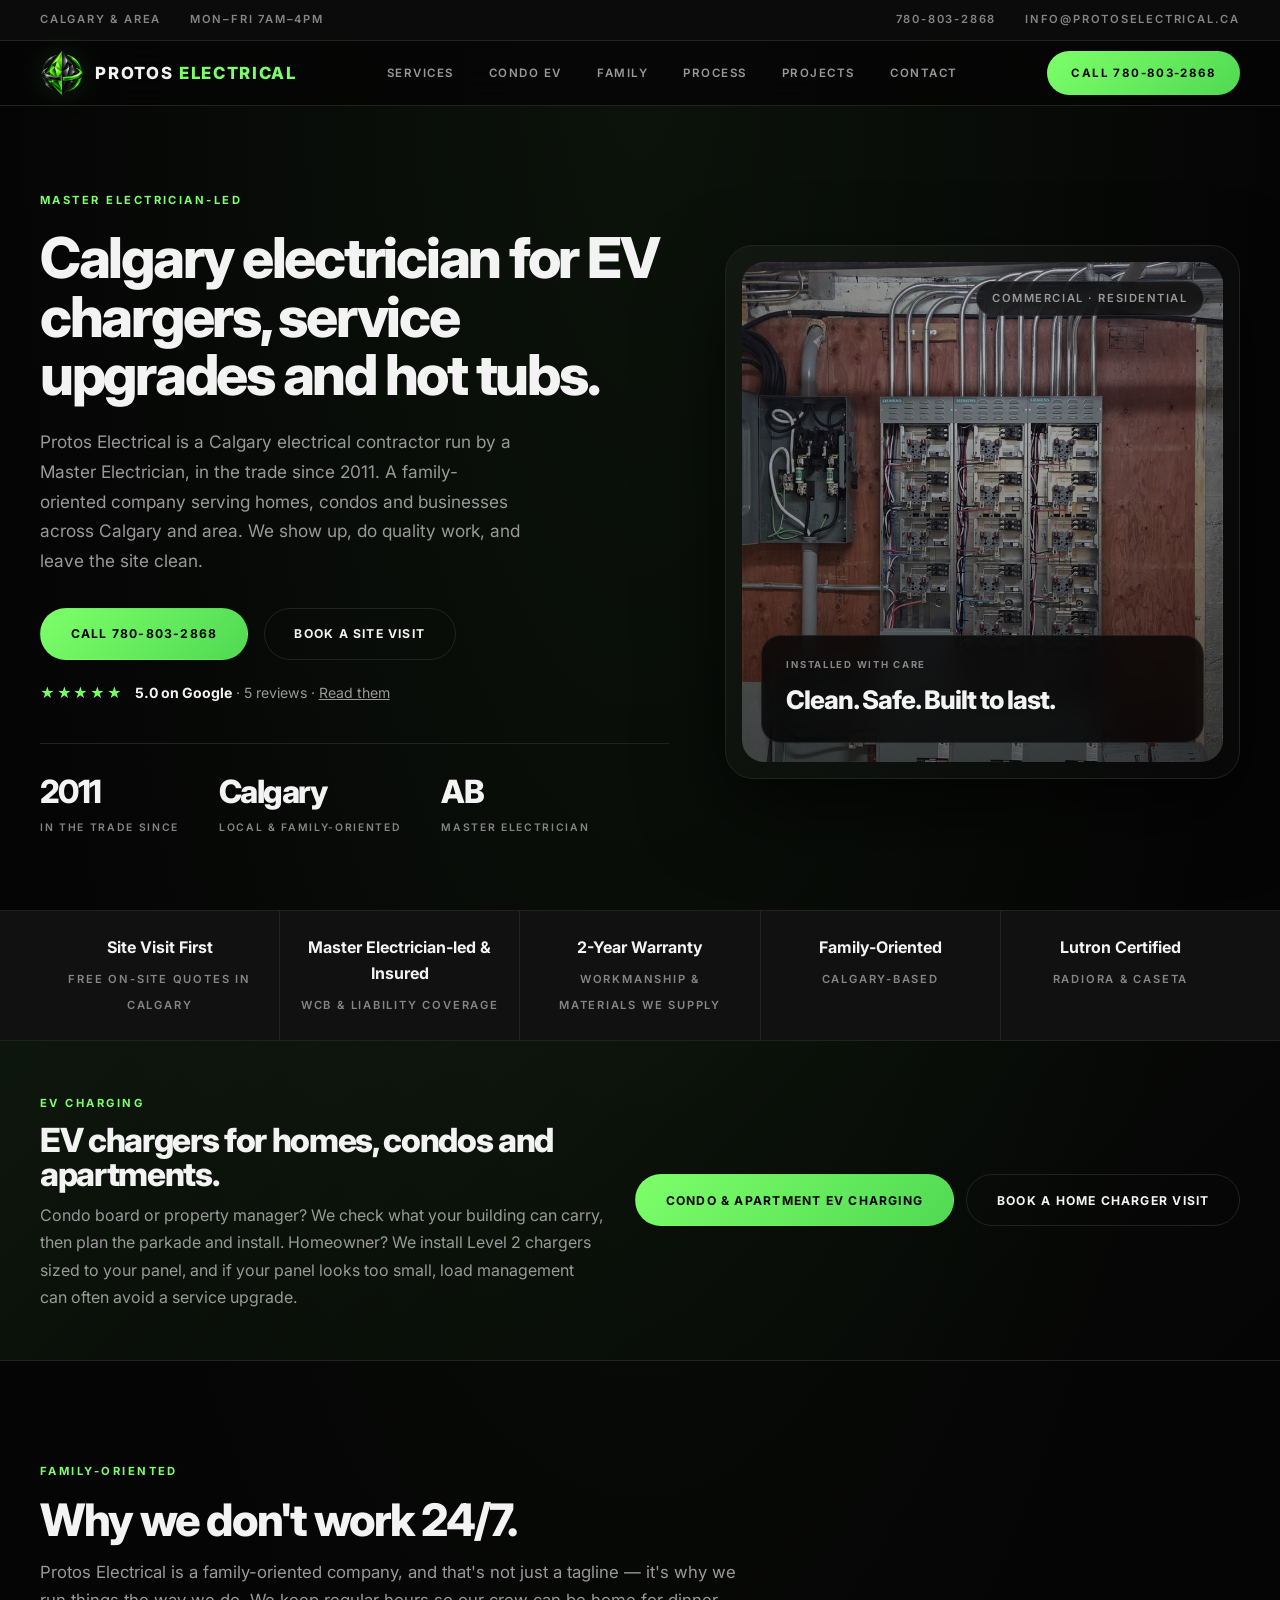
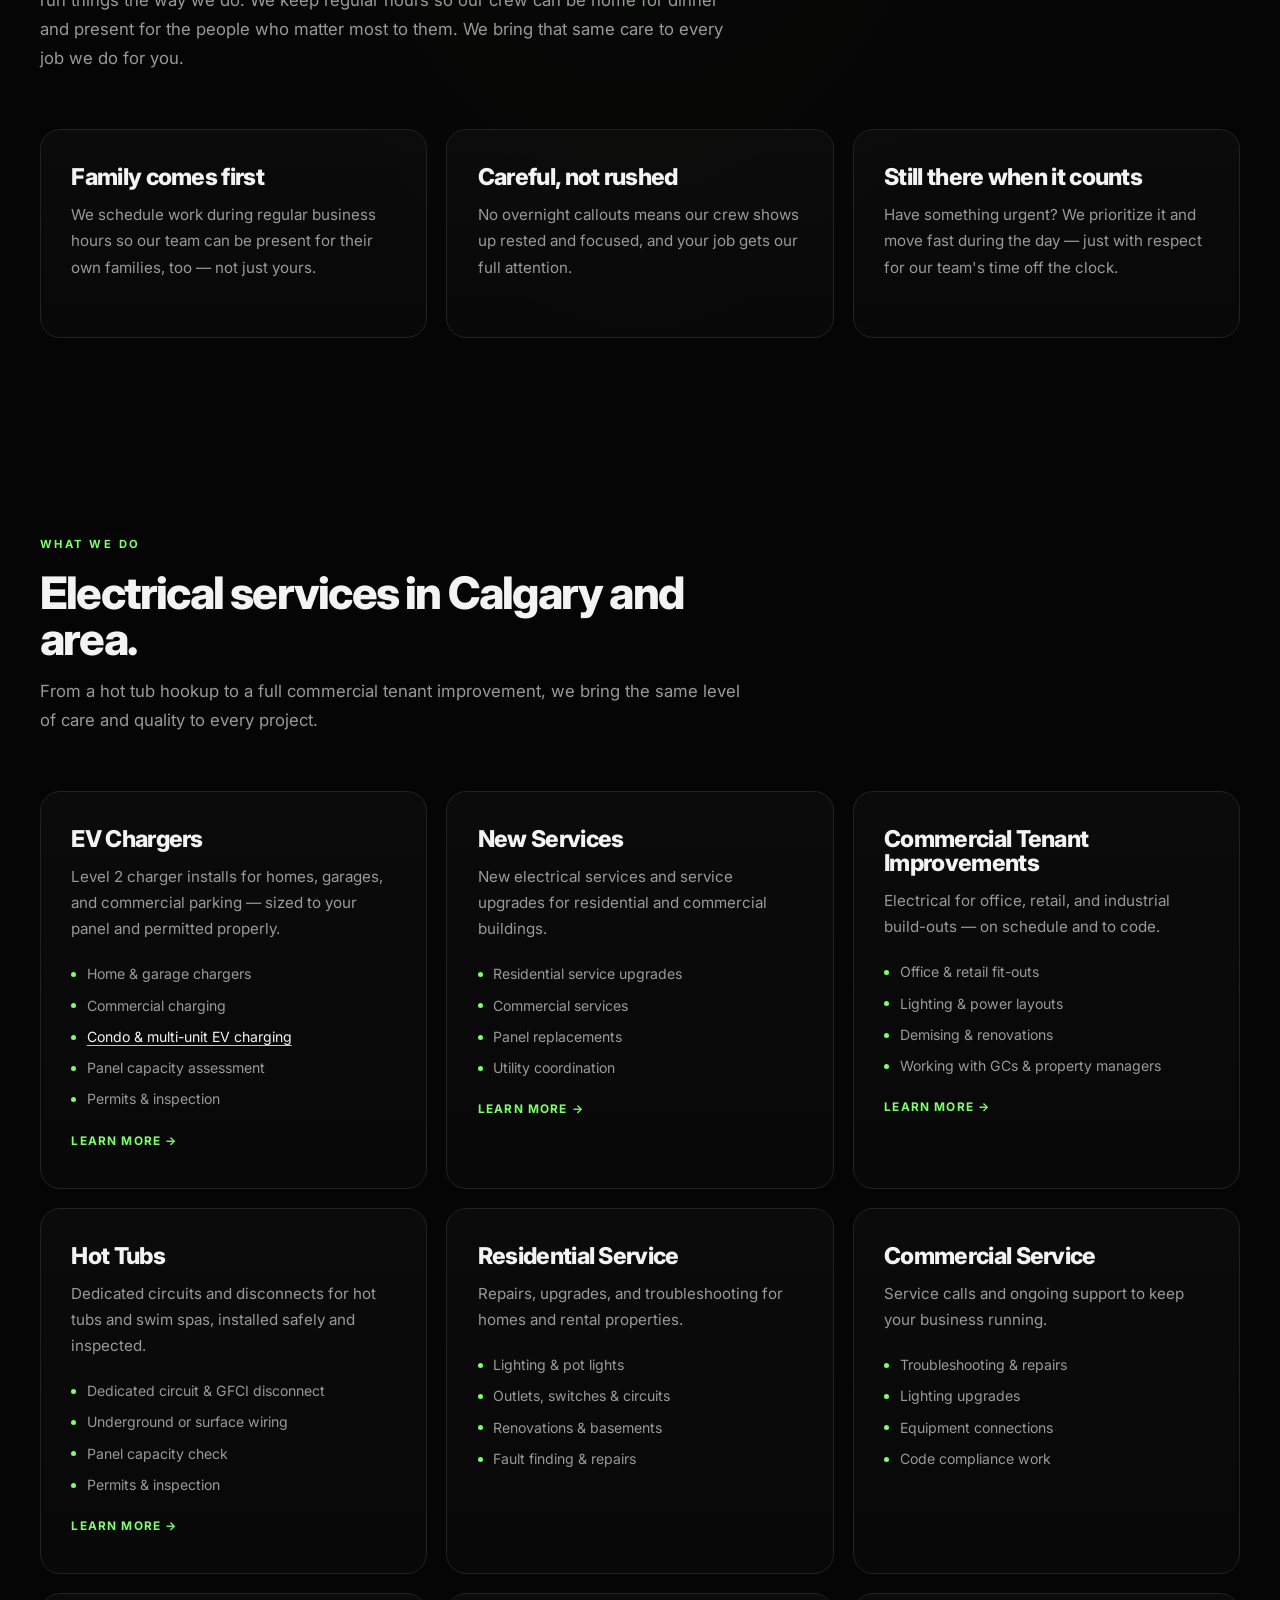
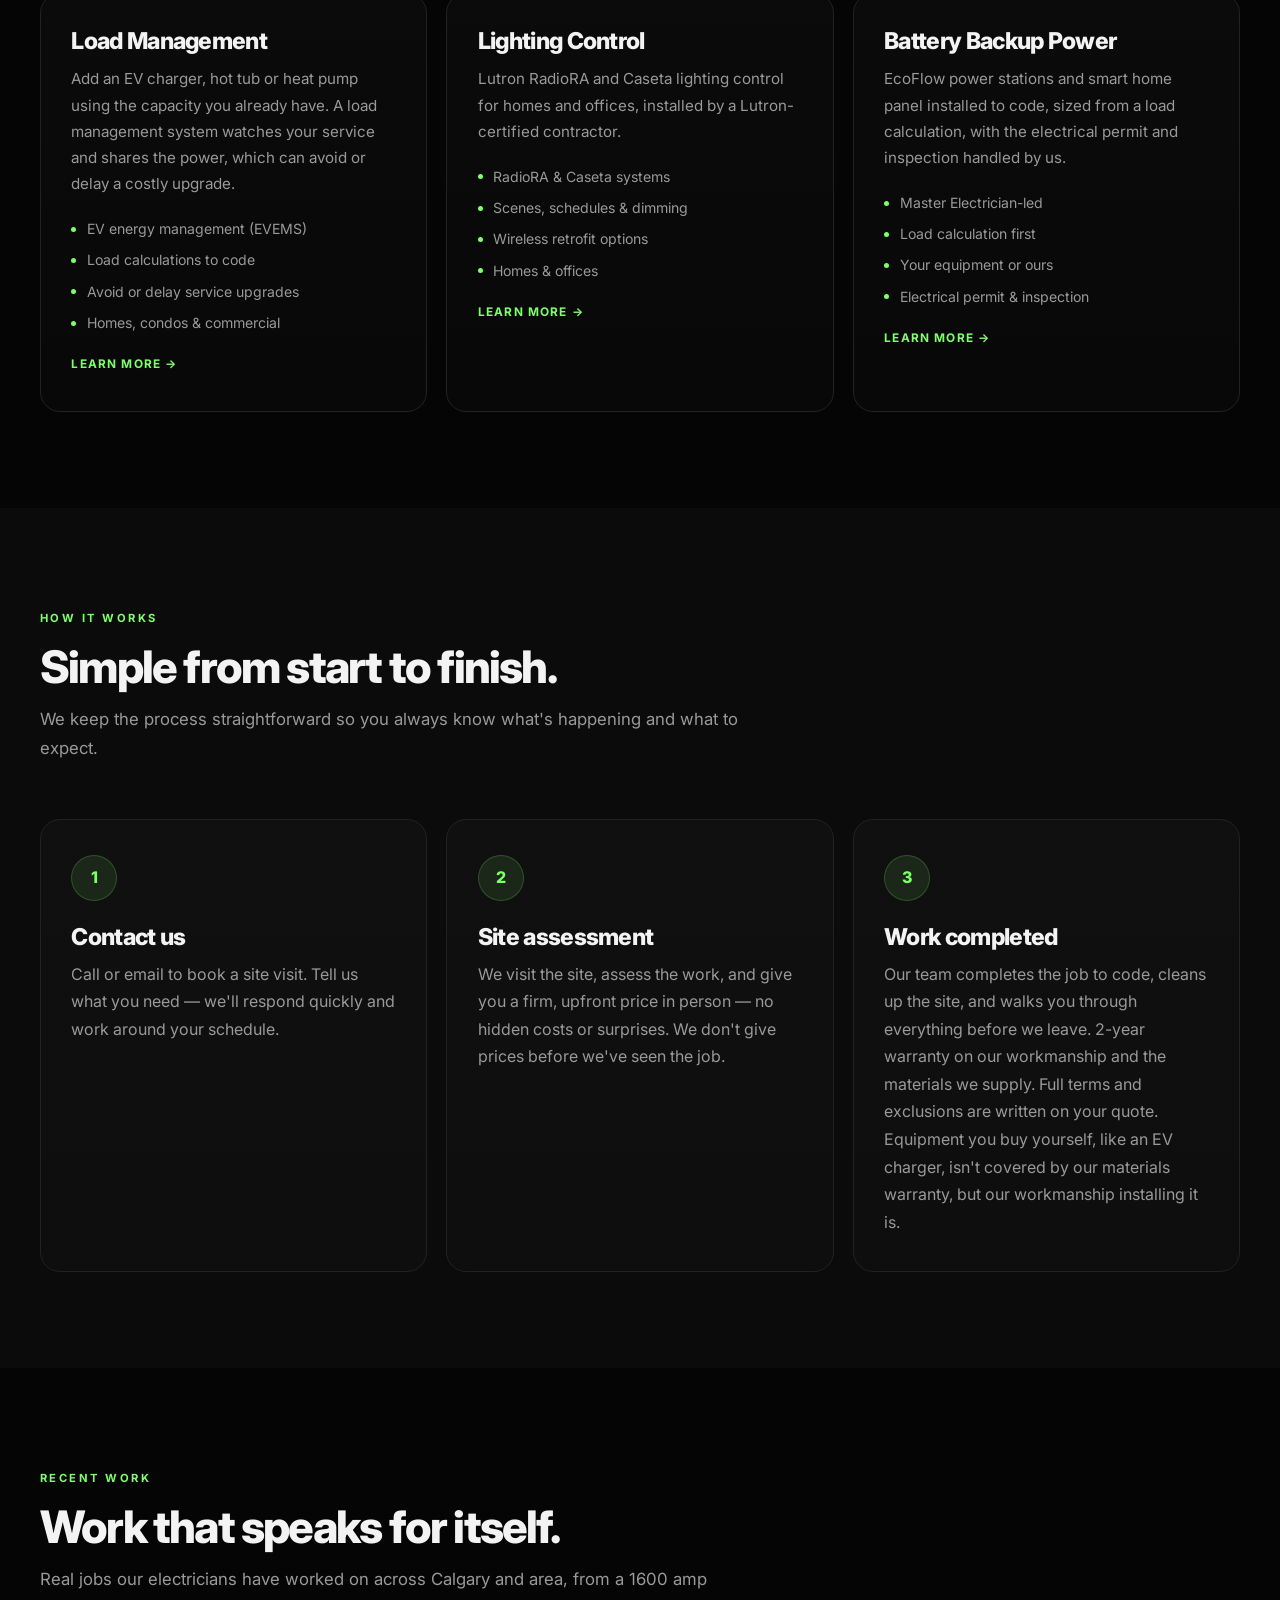
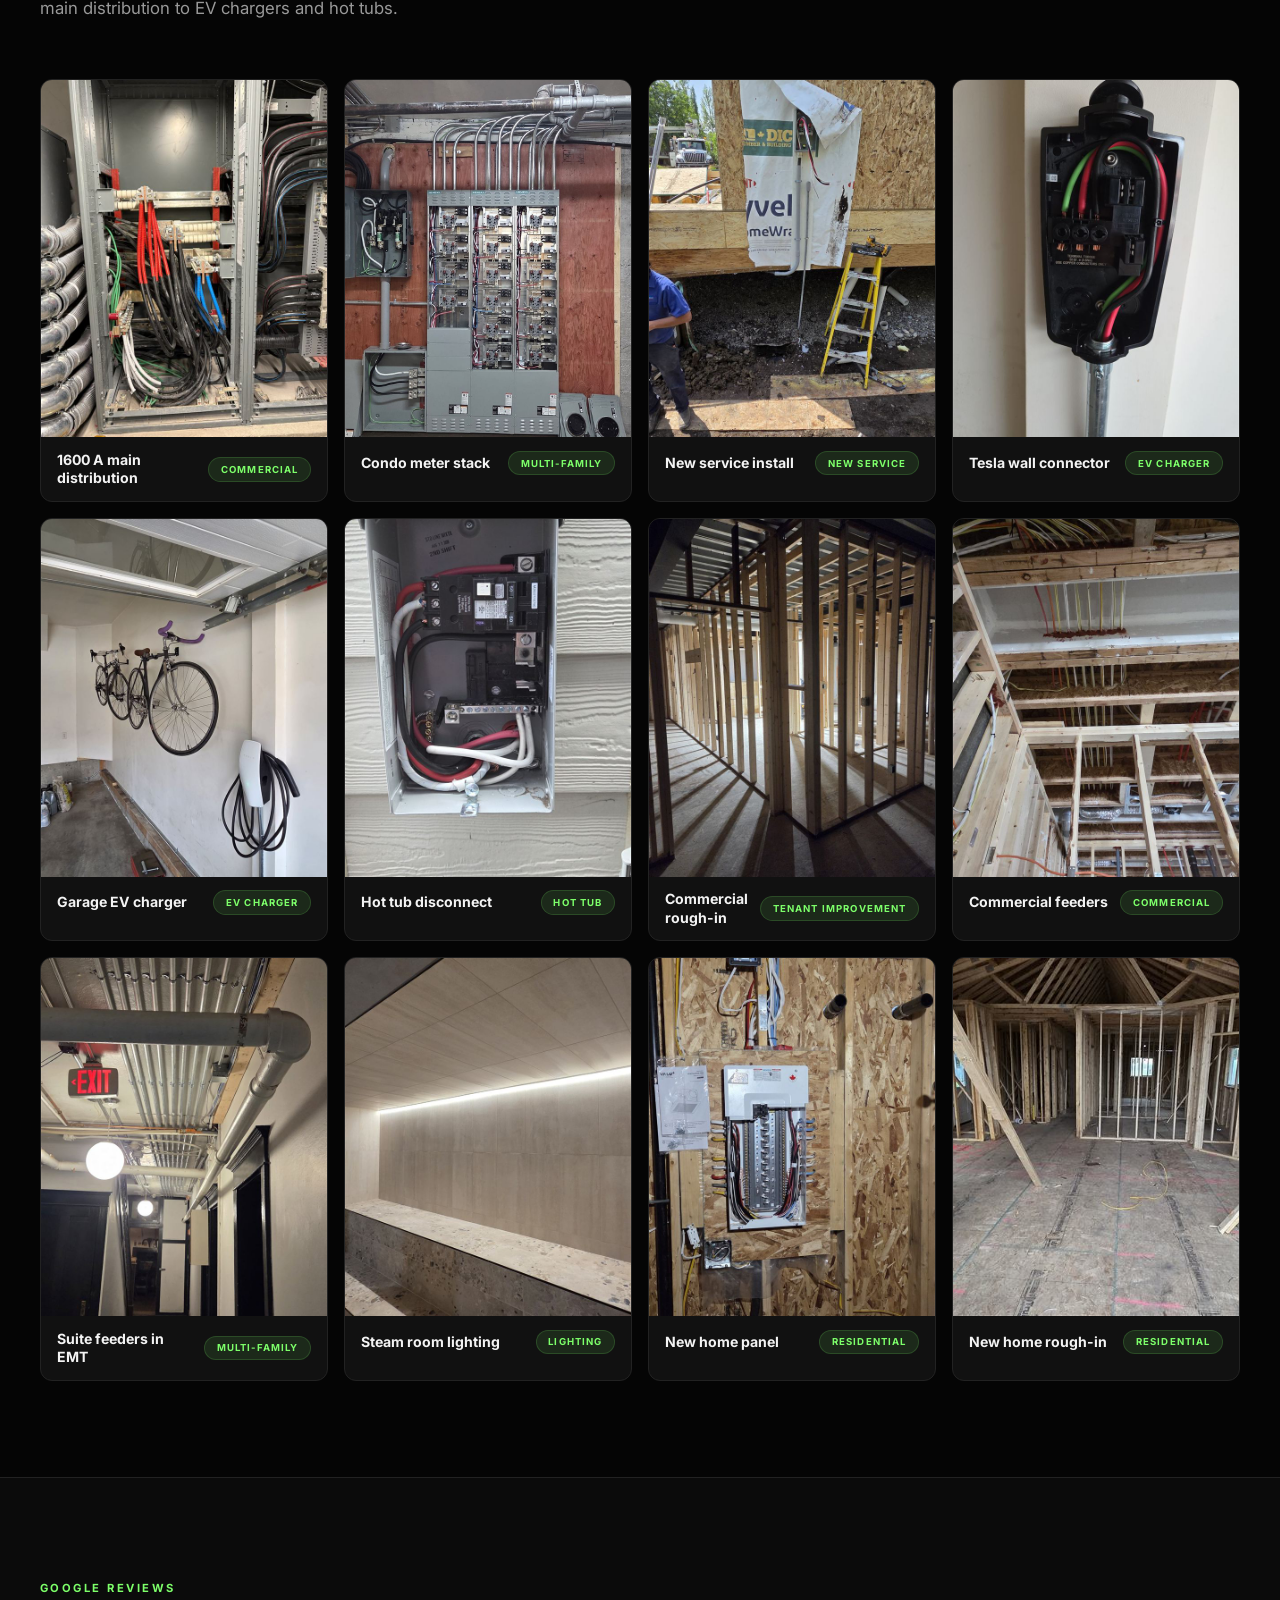
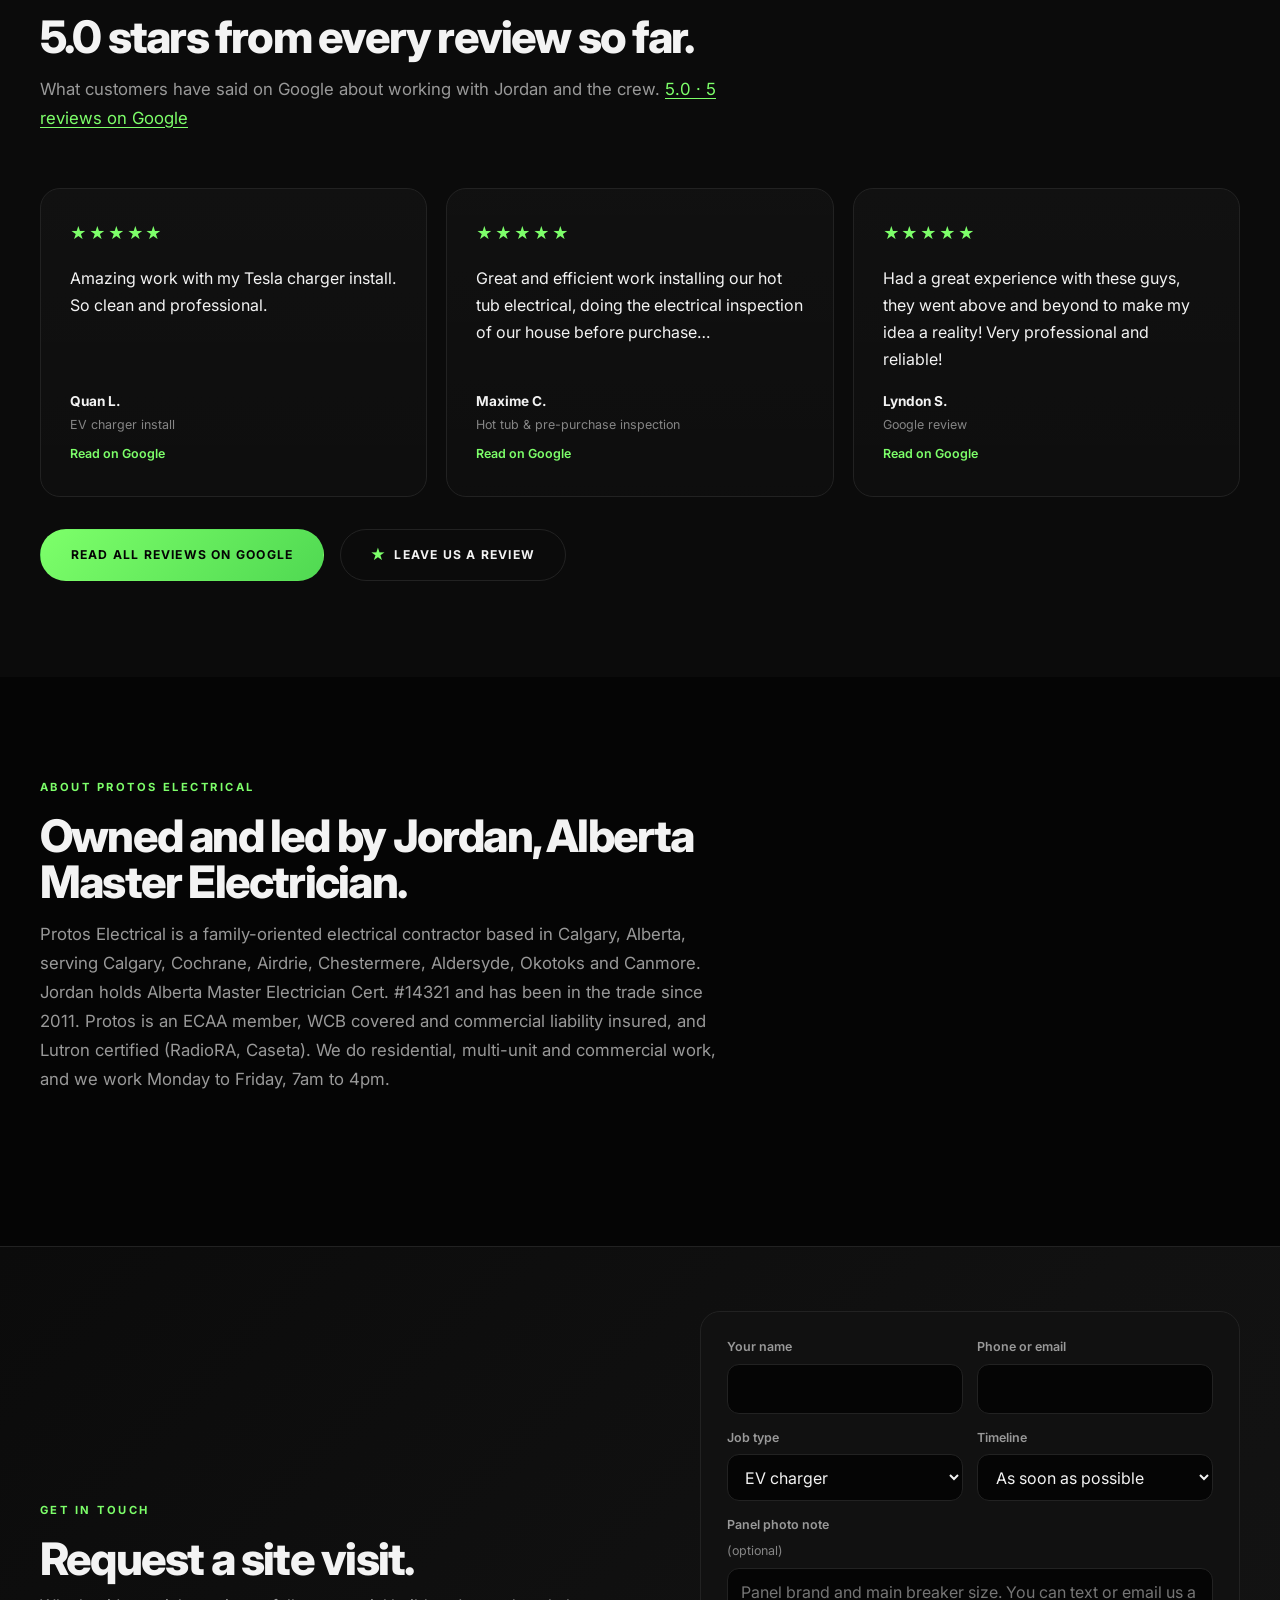
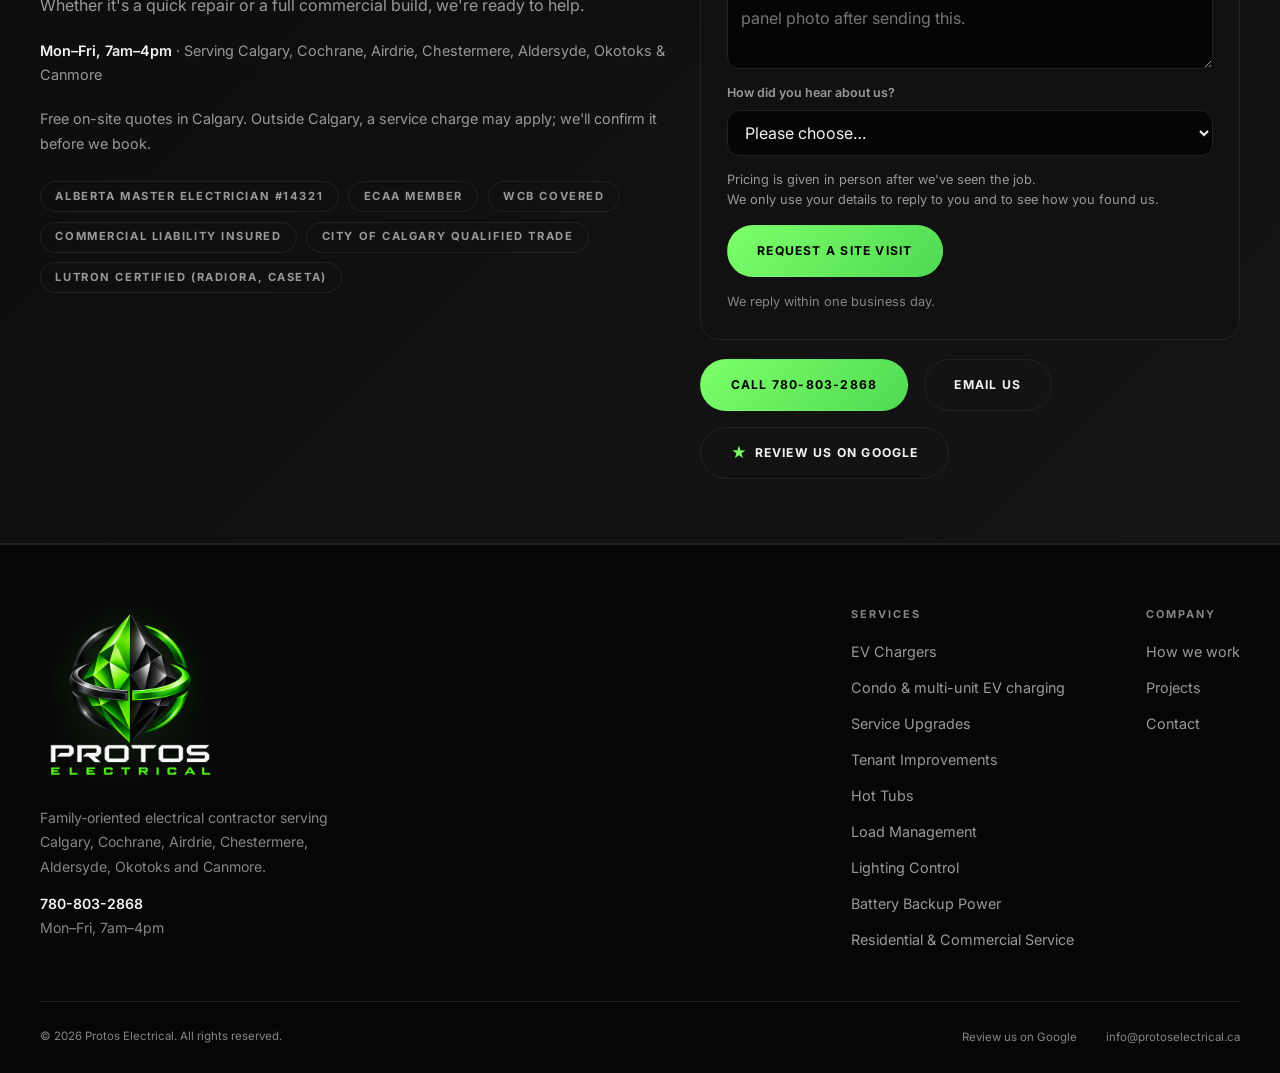
==== commit 4d2fc448: "Add battery backup power page (EcoFlow); Lutron certification now in company name" ====
--- a/index.html
+++ b/index.html
@@ -726,7 +726,7 @@
             <h2 class="reveal reveal-d1">Electrical services in Calgary and area.</h2>
             <p class="reveal reveal-d2">From a hot tub hookup to a full commercial tenant improvement, we bring the same level of care and quality to every project.</p>
           </div>
-          <div class="services-grid services-grid-4">
+          <div class="services-grid">
             <article class="service-card reveal">
               <h3>EV Chargers</h3>
               <p>Level 2 charger installs for homes, garages, and commercial parking — sized to your panel and permitted properly.</p>
@@ -805,7 +805,7 @@
             </article>
             <article class="service-card reveal reveal-d1">
               <h3>Lighting Control</h3>
-              <p>Lutron RadioRA and Caseta lighting control for homes and offices, installed by a Lutron-certified electrician.</p>
+              <p>Lutron RadioRA and Caseta lighting control for homes and offices, installed by a Lutron-certified contractor.</p>
               <ul>
                 <li>RadioRA &amp; Caseta systems</li>
                 <li>Scenes, schedules &amp; dimming</li>
@@ -813,6 +813,17 @@
                 <li>Homes &amp; offices</li>
               </ul>
               <a class="card-link" href="/lighting-control">Learn more <span aria-hidden="true">→</span></a>
+            </article>
+            <article class="service-card reveal reveal-d2">
+              <h3>Battery Backup Power</h3>
+              <p>EcoFlow power stations and smart home panel installed to code, sized from a load calculation, with the electrical permit and inspection handled by us.</p>
+              <ul>
+                <li>Master Electrician-led</li>
+                <li>Load calculation first</li>
+                <li>Your equipment or ours</li>
+                <li>Electrical permit &amp; inspection</li>
+              </ul>
+              <a class="card-link" href="/backup-power">Learn more <span aria-hidden="true">→</span></a>
             </article>
           </div>
         </div>
@@ -945,7 +956,7 @@
           <div class="section-header">
             <span class="eyebrow">About Protos Electrical</span>
             <h2>Owned and led by Jordan, Alberta Master Electrician.</h2>
-            <p>Protos Electrical is a family-oriented electrical contractor based in Calgary, Alberta, serving Calgary, Cochrane, Airdrie, Chestermere, Aldersyde, Okotoks and Canmore. Jordan holds Alberta Master Electrician Cert. #14321 and has been in the trade since 2011. Protos is an ECAA member, WCB covered and commercial liability insured, and Jordan is Lutron certified (RadioRA, Caseta). We do residential, multi-unit and commercial work, and we work Monday to Friday, 7am to 4pm.</p>
+            <p>Protos Electrical is a family-oriented electrical contractor based in Calgary, Alberta, serving Calgary, Cochrane, Airdrie, Chestermere, Aldersyde, Okotoks and Canmore. Jordan holds Alberta Master Electrician Cert. #14321 and has been in the trade since 2011. Protos is an ECAA member, WCB covered and commercial liability insured, and Lutron certified (RadioRA, Caseta). We do residential, multi-unit and commercial work, and we work Monday to Friday, 7am to 4pm.</p>
           </div>
         </div>
       </section>
@@ -982,6 +993,7 @@
                   <option>Tenant improvement</option>
                   <option>Hot tub</option>
                   <option>Load management</option>
+                  <option>Battery backup power</option>
                   <option>Home automation / lighting control</option>
                   <option>Other</option>
                 </select>
@@ -1058,6 +1070,7 @@
                 <li><a href="/hot-tub-wiring">Hot Tubs</a></li>
                 <li><a href="/load-management">Load Management</a></li>
                 <li><a href="/lighting-control">Lighting Control</a></li>
+                <li><a href="/backup-power">Battery Backup Power</a></li>
                 <li><a href="#services">Residential &amp; Commercial Service</a></li>
               </ul>
             </div>
